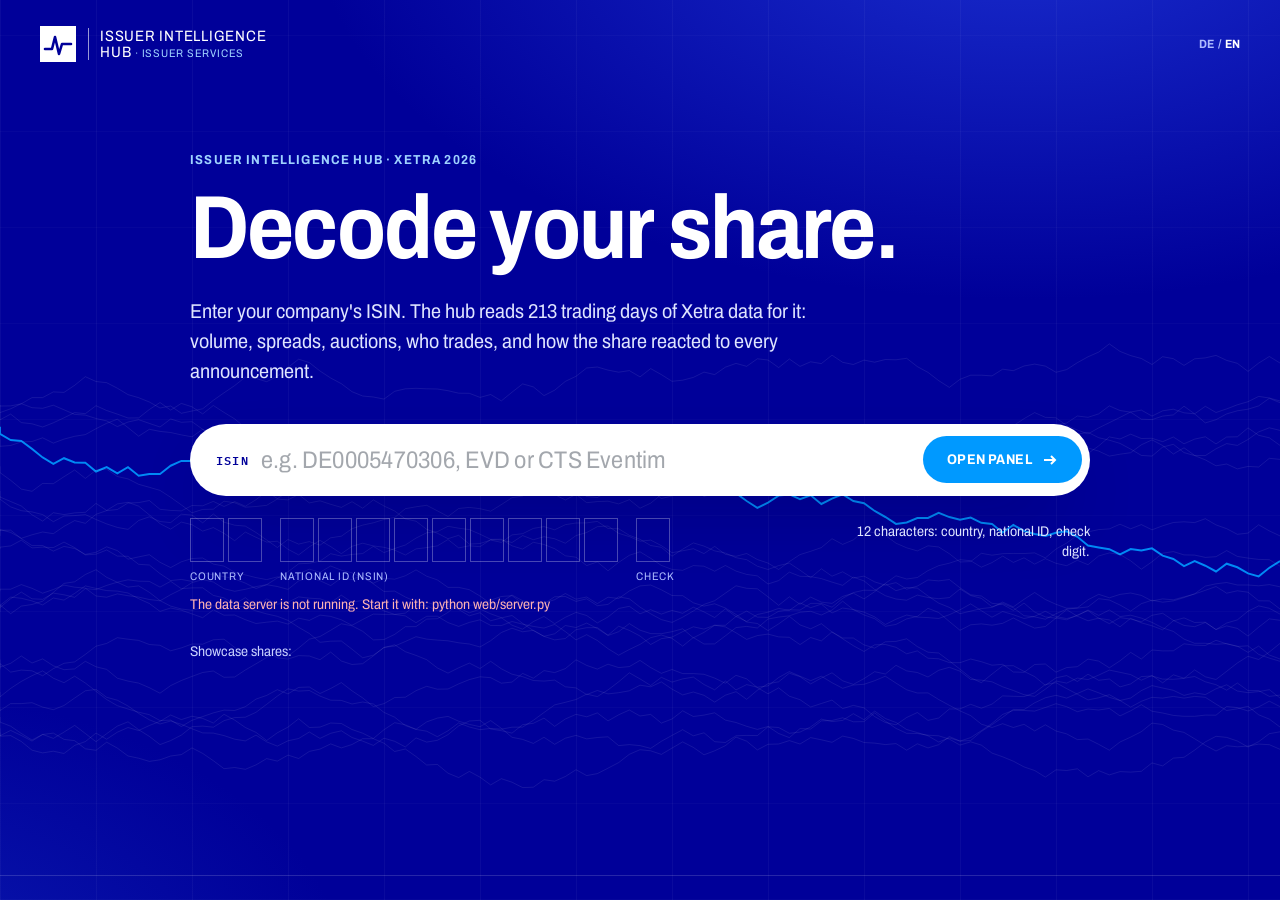
==== web/index.html @ f78586af "feat(web): real-data front end with ISIN entry, impact card and AI summary - web/server.py: stdlib H" ====
<!doctype html>
<html lang="en">
<head>
<meta charset="utf-8">
<meta name="viewport" content="width=device-width, initial-scale=1">
<title>Issuer Intelligence Hub</title>
<meta name="description" content="Decode your share price: Xetra trading insights and event impact cards for listed companies.">
<link rel="preconnect" href="https://fonts.googleapis.com">
<link rel="preconnect" href="https://fonts.gstatic.com" crossorigin>
<link href="https://fonts.googleapis.com/css2?family=Archivo:wdth,wght@62..125,300..800&family=IBM+Plex+Mono:wght@400;500;600&display=swap" rel="stylesheet">
<link rel="stylesheet" href="app.css">
</head>
<body>

<!-- ISIN entry: the first thing an IR user sees -->
<section id="gate" aria-label="Enter your ISIN">
  <svg class="bg" id="gate-bg" preserveAspectRatio="none" aria-hidden="true"></svg>
  <div class="g-top">
    <div class="g-brand">
      <svg width="36" height="36" viewBox="0 0 36 36" aria-hidden="true"><rect width="36" height="36" fill="#fff"/><polyline points="5,23 12,23 15,11 19,28 22,18 31,18" fill="none" stroke="#000099" stroke-width="2.6" stroke-linejoin="round" stroke-linecap="round"/></svg>
      <span class="word"><span>Issuer Intelligence</span><span>Hub <em>· Issuer Services</em></span></span>
    </div>
    <span class="lang"><button data-act="lang" data-v="de">DE</button>/<button data-act="lang" data-v="en">EN</button></span>
  </div>
  <div class="g-main">
    <div class="g-kicker" id="g-kicker"></div>
    <h1 class="g-title" id="g-title"></h1>
    <p class="g-sub" id="g-sub"></p>
    <form class="g-form" id="g-form" autocomplete="off">
      <div class="g-field">
        <span class="lbl">ISIN</span>
        <input id="g-in" spellcheck="false" aria-label="ISIN, ticker or company name" aria-autocomplete="list" aria-controls="g-sugg">
        <button class="pill" id="g-go" type="submit"><span id="g-go-t"></span> <svg class="arr" width="16" height="16" viewBox="0 0 16 16"><path d="M2 8h11M9 4l4 4-4 4" fill="none" stroke="currentColor" stroke-width="2"/></svg></button>
      </div>
      <ul class="sugg" id="g-sugg" role="listbox"></ul>
      <div class="anat" id="g-anat" aria-hidden="true"></div>
      <div class="g-err" id="g-err" role="alert"></div>
    </form>
    <div class="g-picks" id="g-picks"></div>
  </div>
  <div class="tape" id="g-tape" aria-hidden="true"></div>
  <div class="loader" id="g-load" aria-live="polite"><div class="box"><div class="nm" id="gl-nm"></div><ol id="gl-steps"></ol><div class="bar"><i id="gl-bar"></i></div></div></div>
</section>

<!-- Company workspace -->
<div id="ws" class="hidden">
  <div class="util"><div class="wrap">
    <span class="stamp" id="stamp"></span>
    <span class="ai" id="ai-dot"><i></i><span></span></span>
    <span class="clock" id="clock"></span>
    <span class="lang"><button data-act="lang" data-v="de">DE</button>/<button data-act="lang" data-v="en">EN</button></span>
  </div></div>
  <header class="top"><div class="wrap">
    <div class="hdr">
      <a class="brand" href="#" data-go="dashboard" aria-label="Dashboard">
        <svg viewBox="0 0 36 36" aria-hidden="true"><rect width="36" height="36" fill="#000099"/><polyline points="5,23 12,23 15,11 19,28 22,18 31,18" fill="none" stroke="#0099ff" stroke-width="2.6" stroke-linejoin="round" stroke-linecap="round"/></svg>
        <span class="word"><span>Issuer Intelligence</span><span>Hub <em>· Issuer Services</em></span></span>
      </a>
      <div class="co" id="co"></div>
    </div>
    <nav class="main" id="nav" aria-label="Main"></nav>
  </div></header>
  <main id="app"></main>
  <footer><div class="wrap" id="foot"></div></footer>
</div>

<div id="tip" role="tooltip"></div>
<div id="toast" role="status"></div>
<script src="app.js"></script>
</body>
</html>
---- web/app.css ----
/* Issuer Intelligence Hub, web front end.
   Look: the Deutsche Börse web family (tokens measured on deutsche-boerse.com, 11 Nov 2026):
   navy #000099 headings, sky #0099ff pill buttons, body #404040, tiles #f5f5f5, square corners. */
:root{
  --navy:#000099; --navy-2:#00007a; --sky:#0099ff; --sky-2:#0084e0; --sky-soft:#d7ebff; --sky-wash:#f3f9ff;
  --ink:#404040; --ink-strong:#181813; --mute:#6f6f6f; --faint:#9b9b9b;
  --rule:#e6e6e6; --rule-2:#bdbdbd; --tile:#f5f5f5; --paper:#fff;
  --up:#2f9a41; --down:#d4202a; --graphite:#8c9198; --bar:#cfd3da;
  --font:"News Gothic","News Gothic BT Web",Archivo,"Helvetica Neue",Arial,sans-serif;
  --mono:"IBM Plex Mono",ui-monospace,Menlo,Consolas,monospace;
  --ease:cubic-bezier(.2,.7,.1,1); --ease-io:cubic-bezier(.65,0,.35,1);
  --wrap:1220px;
  color-scheme:light;
}
*{box-sizing:border-box}
html{-webkit-text-size-adjust:100%}
body{margin:0;background:var(--paper);color:var(--ink);font:400 16px/1.5 var(--font);font-stretch:88%;-webkit-font-smoothing:antialiased}
a{color:inherit;text-decoration:none}
button,input,select{font:inherit;font-stretch:88%;color:inherit}
button{background:none;border:0;padding:0;cursor:pointer}
:focus-visible{outline:2px solid var(--sky);outline-offset:3px}
svg text{font-family:var(--font);font-stretch:88%}
.wrap{max-width:var(--wrap);margin:0 auto;padding:0 32px}
.mono{font-family:var(--mono);font-stretch:100%}
.num,.tbl td{font-variant-numeric:tabular-nums}
.m{color:var(--mute)}
.up{color:var(--up)} .dn{color:var(--down)} .nt{color:var(--navy)}
.hidden{display:none!important}

/* ================= ISIN entry (gate) ================= */
#gate{position:fixed;inset:0;z-index:100;color:#fff;overflow:hidden;view-transition-name:band;
  background:radial-gradient(1100px 600px at 80% -10%,#1a2ed0 0%,rgba(26,46,208,0) 65%),radial-gradient(800px 500px at -10% 110%,#0a1ab0 0%,rgba(10,26,176,0) 60%),var(--navy)}
#gate::before{content:"";position:absolute;inset:0;background:repeating-linear-gradient(90deg,rgba(255,255,255,.04) 0 1px,transparent 1px 96px),repeating-linear-gradient(0deg,rgba(255,255,255,.025) 0 1px,transparent 1px 96px);pointer-events:none}
#gate .bg{position:absolute;inset:0;width:100%;height:100%;pointer-events:none}
#gate .bg path{fill:none;stroke:#fff;stroke-opacity:.09;stroke-width:1;stroke-dasharray:1;stroke-dashoffset:1;animation:draw 3.2s var(--ease-io) forwards}
#gate .bg path.hot{stroke:var(--sky);stroke-opacity:.9;stroke-width:2;animation:draw 3.6s var(--ease-io) .5s forwards,glow 4s ease-in-out 4s infinite}
@keyframes glow{50%{stroke-opacity:.45}}
.g-top{position:relative;z-index:2;display:flex;justify-content:space-between;align-items:center;padding:26px 40px}
.g-brand{display:flex;align-items:center;gap:12px;opacity:0;animation:rise .8s var(--ease) .1s forwards}
.g-brand .word{border-left:1px solid rgba(255,255,255,.6);padding-left:11px;font-size:15px;line-height:1.08;letter-spacing:.05em;text-transform:uppercase}
.g-brand .word span{display:block}
.g-brand .word em{font-style:normal;color:#9fd2ff;font-size:11px;letter-spacing:.07em}
.g-top .lang{opacity:0;animation:rise .8s var(--ease) .2s forwards}
.g-main{position:relative;z-index:2;max-width:980px;margin:0 auto;padding:7vh 40px 0}
.g-kicker{font-size:13px;font-weight:700;letter-spacing:.09em;text-transform:uppercase;color:#9fd2ff;opacity:0;animation:rise .8s var(--ease) .25s forwards}
.g-title{font-size:clamp(46px,7vw,92px);line-height:.98;font-weight:700;letter-spacing:-.02em;margin:14px 0 18px;view-transition-name:band-title}
.g-title .w{display:inline-block;overflow:hidden;vertical-align:bottom;padding-bottom:.06em}
.g-title .w>span{display:inline-block;transform:translateY(105%);animation:wordUp .9s var(--ease) forwards;animation-delay:calc(.35s + var(--i)*.09s)}
@keyframes wordUp{to{transform:none}}
.g-sub{font-size:20px;color:#dfe5ff;max-width:34em;margin:0 0 38px;opacity:0;animation:rise .8s var(--ease) .75s forwards}
@keyframes rise{from{opacity:0;transform:translateY(14px)}to{opacity:1;transform:none}}
.g-form{position:relative;opacity:0;animation:rise .9s var(--ease) .9s forwards}
.g-field{display:flex;align-items:center;gap:12px;background:#fff;color:var(--ink-strong);padding:8px 8px 8px 26px;border-radius:100px;box-shadow:0 30px 70px -30px rgba(0,0,40,.8);transition:box-shadow .3s}
.g-field:focus-within{box-shadow:0 0 0 5px rgba(0,153,255,.45),0 30px 70px -30px rgba(0,0,40,.8)}
.g-field .lbl{font:600 12px var(--mono);letter-spacing:.1em;color:var(--navy);flex:none}
.g-field input{flex:1;min-width:0;border:0;outline:0;background:transparent;font-size:24px;padding:10px 0;letter-spacing:.01em}
.g-field input::placeholder{color:#a3a7ad}
.anat{display:flex;gap:18px;margin-top:22px;align-items:flex-start}
.anat .grp{display:flex;flex-direction:column;gap:6px}
.anat .cells{display:flex;gap:4px}
.anat .cell{width:34px;height:44px;border:1px solid rgba(255,255,255,.28);display:grid;place-items:center;font:500 22px var(--mono);color:#fff;transition:border-color .3s,background .3s}
.anat .cell.on{border-color:rgba(255,255,255,.75);animation:flip .45s var(--ease) both;animation-delay:calc(var(--i)*35ms)}
.anat .cell.ok{background:rgba(0,153,255,.25);border-color:var(--sky)}
.anat .cell.bad{background:rgba(212,32,42,.3);border-color:#ff7a7a}
@keyframes flip{from{transform:rotateX(90deg);opacity:0}to{transform:none;opacity:1}}
.anat .cap{font-size:11px;letter-spacing:.07em;text-transform:uppercase;color:#aebcff}
.anat .verdict{margin-left:auto;align-self:center;font-size:14px;color:#dfe5ff;max-width:260px;text-align:right}
.anat .verdict b{color:#fff}
.sugg{position:absolute;left:0;right:0;top:78px;z-index:5;background:#fff;color:var(--ink);list-style:none;margin:0;padding:6px 0;box-shadow:0 30px 60px -20px rgba(0,0,40,.6);max-height:340px;overflow:auto;opacity:0;transform:translateY(-6px);pointer-events:none;transition:opacity .2s,transform .3s var(--ease)}
.sugg.on{opacity:1;transform:none;pointer-events:auto}
.sugg li{display:grid;grid-template-columns:64px 1fr auto;gap:14px;align-items:center;padding:10px 20px;cursor:pointer;transition:background .15s}
.sugg li[aria-selected=true]{background:var(--sky-wash);box-shadow:inset 3px 0 0 var(--sky)}
.sugg .tk{font:700 13px var(--mono);color:var(--navy);border:1.5px solid var(--navy);text-align:center;padding:2px 0}
.sugg .nm b{color:var(--ink-strong)}
.sugg .nm small{display:block;color:var(--mute);font:12px var(--mono)}
.sugg .ix{font-size:12px;font-weight:700;color:var(--mute)}
.g-picks{display:flex;gap:10px;flex-wrap:wrap;align-items:center;margin-top:26px;font-size:14px;color:#c9d2ff;opacity:0;animation:rise .8s var(--ease) 1.05s forwards}
.g-picks button{border:1px solid rgba(255,255,255,.4);border-radius:100px;padding:7px 14px;color:#fff;transition:background .2s,border-color .2s}
.g-picks button:hover{background:rgba(255,255,255,.1);border-color:#fff}
.g-picks b{font-family:var(--mono);margin-right:6px}
.tape{position:absolute;left:0;right:0;bottom:0;z-index:2;border-top:1px solid rgba(255,255,255,.15);overflow:hidden;white-space:nowrap;font:12px var(--mono);color:#aebcff;padding:12px 0;opacity:0;animation:rise 1s var(--ease) 1.2s forwards}
.tape .run{display:inline-block;animation:tape 120s linear infinite}
.tape span{margin-right:28px}
.tape b{color:#fff;font-weight:500}
@keyframes tape{to{transform:translateX(-50%)}}
.loader{position:absolute;inset:0;z-index:4;display:grid;place-items:center;background:rgba(0,0,120,.55);backdrop-filter:blur(6px);opacity:0;pointer-events:none;transition:opacity .35s}
.loader.on{opacity:1;pointer-events:auto}
.loader .box{min-width:340px}
.loader .nm{font-size:30px;font-weight:700;margin-bottom:16px}
.loader ol{list-style:none;margin:0;padding:0;font-size:15px;color:#c9d2ff}
.loader li{display:flex;gap:12px;align-items:center;padding:6px 0;opacity:.35;transition:opacity .3s}
.loader li.on{opacity:1;color:#fff}
.loader li i{width:14px;height:14px;border-radius:50%;border:2px solid currentColor;flex:none}
.loader li.on i{border-color:var(--sky);border-top-color:transparent;animation:spin .8s linear infinite}
.loader li.done i{background:var(--sky);border-color:var(--sky);animation:none}
.loader .bar{height:2px;background:rgba(255,255,255,.2);margin-top:18px;overflow:hidden}
.loader .bar i{display:block;height:100%;width:0;background:var(--sky);transition:width .5s var(--ease)}
@keyframes spin{to{transform:rotate(360deg)}}
.g-err{color:#ffb3b3;margin-top:10px;min-height:1.5em;font-size:14px}

/* ================= workspace chrome ================= */
.util{height:34px;overflow:hidden;transition:height .4s var(--ease)}
.util .wrap{height:34px;display:flex;justify-content:flex-end;align-items:center;gap:22px;font-size:12px;font-weight:700;letter-spacing:.03em;text-transform:uppercase;color:var(--ink-strong)}
.util .stamp,.util .clock{font-weight:400;color:var(--mute);text-transform:none;letter-spacing:0}
.util .stamp{margin-right:auto}
.util .ai{display:flex;gap:7px;align-items:center;font-weight:400;text-transform:none;letter-spacing:0;color:var(--mute)}
.util .ai i{width:8px;height:8px;border-radius:50%;background:var(--faint)}
.util .ai.on i{background:var(--sky);box-shadow:0 0 0 4px var(--sky-soft)}
.lang{display:flex;gap:4px;align-items:center;color:var(--mute);font-size:12px;font-weight:700}
.lang button{font-weight:700;color:var(--mute);transition:color .2s}
.lang button[aria-pressed=true]{color:var(--navy)}
#gate .lang,#gate .lang button{color:#aebcff}
#gate .lang button[aria-pressed=true]{color:#fff}
header.top{position:sticky;top:0;z-index:50;background:rgba(255,255,255,.97);backdrop-filter:saturate(1.3) blur(10px);transition:box-shadow .3s}
body.scrolled .util{height:0}
body.scrolled header.top{box-shadow:0 1px 0 var(--rule),0 10px 30px -24px rgba(0,0,60,.35)}
.hdr{display:flex;align-items:center;justify-content:space-between;gap:24px;padding-top:4px}
.brand{display:flex;align-items:center;gap:12px;flex:none}
.brand svg{width:34px;height:34px;transition:width .4s var(--ease),height .4s var(--ease)}
body.scrolled .brand svg{width:28px;height:28px}
.brand .word{border-left:1px solid var(--ink);padding-left:11px;font-size:15px;line-height:1.08;letter-spacing:.05em;text-transform:uppercase}
.brand .word span{display:block}
.brand .word em{font-style:normal;color:var(--mute);font-size:11px;letter-spacing:.07em}
.co{position:relative}
.co-btn{display:flex;align-items:center;gap:14px;padding:6px 10px 6px 6px;border:1px solid var(--rule-2);transition:border-color .2s,background .2s;text-align:left}
.co-btn:hover{border-color:var(--navy);background:var(--sky-wash)}
.co-btn .tk{background:var(--navy);color:#fff;font:600 14px var(--mono);padding:8px 10px;letter-spacing:.04em}
.co-btn b{display:block;color:var(--ink-strong);font-size:15px;line-height:1.2}
.co-btn small{font:12px var(--mono);color:var(--mute)}
.co-btn .chev{transition:transform .35s var(--ease);color:var(--sky)}
.co-btn[aria-expanded=true] .chev{transform:rotate(180deg)}
.co-pop{position:absolute;right:0;top:calc(100% + 8px);width:420px;background:#fff;box-shadow:0 30px 60px -20px rgba(0,0,60,.45);border-top:3px solid var(--navy);z-index:60;opacity:0;transform:translateY(-6px);pointer-events:none;transition:opacity .2s,transform .3s var(--ease)}
.co-pop.on{opacity:1;transform:none;pointer-events:auto}
.co-pop input{width:100%;border:0;border-bottom:1px solid var(--rule);padding:16px 18px;font-size:16px;outline:0}
.co-pop .sugg{position:static;box-shadow:none;opacity:1;transform:none;pointer-events:auto;max-height:300px}
.co-pop .back{display:flex;justify-content:space-between;width:100%;padding:12px 18px;border-top:1px solid var(--rule);font-size:13px;font-weight:700;color:var(--sky);text-transform:uppercase;letter-spacing:.04em}
nav.main{position:relative;display:flex;gap:34px;margin-top:10px;overflow-x:auto;scrollbar-width:none}
nav.main::-webkit-scrollbar{display:none}
nav.main button{flex:none;font-size:14px;font-weight:700;letter-spacing:.02em;text-transform:uppercase;color:var(--ink-strong);padding:12px 0 15px;transition:color .25s}
nav.main button:hover,nav.main button[aria-current=page]{color:var(--navy)}
nav.main .n{font-weight:400;color:var(--faint);margin-right:6px;font-size:12px}
.nav-ind{position:absolute;bottom:0;left:0;height:3px;width:0;background:var(--sky);transition:left .55s var(--ease),width .55s var(--ease);view-transition-name:navind}

/* ================= navy band ================= */
.band{position:relative;overflow:hidden;color:#fff;background:radial-gradient(900px 420px at 88% -10%,#1426c4 0%,rgba(20,38,196,0) 70%),var(--navy);view-transition-name:band}
.band::after{content:"";position:absolute;inset:0;background:repeating-linear-gradient(90deg,rgba(255,255,255,.035) 0 1px,transparent 1px 96px);pointer-events:none}
.band-in{position:relative;z-index:1;padding-top:36px;padding-bottom:36px}
.band h1{margin:0;font-weight:700;font-size:52px;line-height:1.02;letter-spacing:-.012em;width:fit-content;view-transition-name:band-title}
.band .kicker{font-size:13px;font-weight:700;letter-spacing:.07em;text-transform:uppercase;color:#9fd2ff;margin-bottom:12px}
.band .kicker b{color:#fff;font-family:var(--mono);font-weight:500;letter-spacing:.04em}
.band .lede{font-size:19px;line-height:1.45;color:#e8ecff;max-width:44em;margin:14px 0 0}
.band .row{display:flex;justify-content:space-between;align-items:flex-end;gap:28px;flex-wrap:wrap}
.facts{display:grid;grid-template-columns:repeat(5,1fr);margin:34px 0 0;border-top:1px solid rgba(255,255,255,.4)}
.facts div{padding:14px 18px 0 0;min-width:0}
.facts div+div{padding-left:18px;border-left:1px solid rgba(255,255,255,.16)}
.facts dt{font-size:13px;color:#aebcff}
.facts dd{margin:4px 0 0;font-size:24px;font-weight:700;letter-spacing:-.01em;white-space:nowrap;overflow:hidden;text-overflow:ellipsis}
.facts dd small{font-size:13px;font-weight:400;color:#c9d2ff;margin-left:4px}

/* ================= buttons ================= */
.pill{display:inline-flex;align-items:center;gap:10px;background:var(--sky);color:#fff;font-weight:700;font-size:14px;letter-spacing:.03em;text-transform:uppercase;padding:13px 24px;border-radius:100px;transition:background .25s,opacity .25s;white-space:nowrap}
.pill:hover{background:var(--sky-2)}
.pill:disabled{opacity:.5;cursor:default}
.pill .arr{transition:transform .4s var(--ease)}
.pill:hover .arr{transform:translateX(5px)}
.pill--ghost{background:transparent;box-shadow:inset 0 0 0 1.5px rgba(255,255,255,.65)}
.pill--ghost:hover{background:rgba(255,255,255,.1)}
.pill--line{background:transparent;color:var(--sky);box-shadow:inset 0 0 0 1.5px var(--sky)}
.pill--line:hover{background:var(--sky-wash)}
.pill--sm{padding:8px 16px;font-size:12px}
.link{color:var(--sky);font-weight:700;display:inline-flex;gap:8px;align-items:center}
.link .arr{transition:transform .4s var(--ease)}
.link:hover .arr{transform:translateX(4px)}
.seg{display:inline-flex;border:1px solid var(--rule-2);border-radius:100px;padding:3px;background:#fff;position:relative;flex-wrap:nowrap}
.seg button{position:relative;z-index:1;padding:6px 14px;border-radius:100px;font-size:12px;font-weight:700;letter-spacing:.03em;text-transform:uppercase;color:var(--mute);transition:color .3s;white-space:nowrap}
.seg button[aria-pressed=true]{color:#fff}
.seg .th{position:absolute;top:3px;bottom:3px;border-radius:100px;background:var(--navy);transition:left .45s var(--ease),width .45s var(--ease)}

/* ================= sections ================= */
.content{padding:4px 0 90px}
.sec{padding-top:56px}
.h2{margin:0;color:var(--navy);font-size:26px;line-height:1.15;font-weight:700;letter-spacing:.005em;text-transform:uppercase}
.h3{margin:0 0 6px;color:var(--navy);font-size:17px;font-weight:700;text-transform:uppercase;letter-spacing:.01em}
.sec-head{display:flex;justify-content:space-between;align-items:flex-end;gap:20px;flex-wrap:wrap;margin-bottom:20px}
.sec-note{color:var(--mute);font-size:14px;margin:6px 0 0}
.cols{display:grid;grid-template-columns:1fr 1fr;gap:64px}
.cols-21{display:grid;grid-template-columns:1.6fr 1fr;gap:56px}
.legend{display:flex;gap:18px;flex-wrap:wrap;font-size:13px;color:var(--mute);align-items:center}
.legend i{display:inline-block;width:18px;height:2px;background:var(--navy);vertical-align:middle;margin-right:7px}
.legend i.g{background:var(--graphite)}
.legend i.b{height:10px;width:8px}
.verdict{font-size:20px;line-height:1.4;color:var(--ink-strong);margin:0 0 18px;max-width:36em}
.verdict b{color:var(--navy)}
.tbl{width:100%;border-collapse:collapse;font-size:15.5px}
.tbl th{font-size:12px;font-weight:700;letter-spacing:.05em;text-transform:uppercase;color:var(--mute);text-align:left;padding:0 10px 9px 4px;border-bottom:1px solid var(--ink);white-space:nowrap}
.tbl td{padding:11px 10px 11px 4px;border-bottom:1px solid var(--rule-2);color:var(--ink-strong);vertical-align:middle}
.tbl .r{text-align:right;white-space:nowrap}
.tbl td.ic{width:30px;padding-right:0}
.tbl tr.go{cursor:pointer;transition:background .2s}
.tbl tr.go td:first-child{transition:box-shadow .3s var(--ease)}
.tbl tr.go:hover{background:var(--sky-wash)}
.tbl tr.go:hover td:first-child{box-shadow:inset 3px 0 0 var(--sky)}
.tbl tr.me td{background:var(--sky-wash);font-weight:700}
.tag{display:inline-block;font:600 11px var(--mono);letter-spacing:.04em;color:var(--navy);border:1px solid var(--navy);padding:1px 6px;white-space:nowrap}
.tag.s{color:var(--sky);border-color:var(--sky)}
.ar{width:16px;height:16px;display:inline-block;vertical-align:-3px}
.chart{position:relative}
.chart svg{display:block;width:100%;height:auto;overflow:visible}
.chart .gl{stroke:var(--rule);stroke-width:1}
.chart .zero{stroke:var(--rule-2);stroke-width:1;stroke-dasharray:3 3}
.chart .ax{fill:var(--mute);font-size:12px}
.chart .axb{fill:var(--ink-strong);font-size:12px;font-weight:700}
.draw{stroke-dasharray:1;stroke-dashoffset:1}
.in .draw{animation:draw 1.8s var(--ease-io) .1s forwards}
.in .draw.d2{animation-delay:.4s}
@keyframes draw{to{stroke-dashoffset:0}}
.bar{transform:scaleY(0);transform-origin:bottom;transform-box:fill-box;transition:transform .8s var(--ease) calc(var(--i,0)*2.5ms)}
.in .bar{transform:none}
.barx{transform:scaleX(0);transform-origin:left;transform-box:fill-box;transition:transform 1s var(--ease) calc(.15s + var(--i,0)*.1s)}
.barx.neg{transform-origin:right}
.in .barx{transform:none}
.ann{opacity:0}
.in .ann{animation:annIn .6s var(--ease) forwards;animation-delay:calc(1.3s + var(--i,0)*.25s)}
@keyframes annIn{from{opacity:0;transform:translateY(4px)}to{opacity:1;transform:none}}
.xh{pointer-events:none;opacity:0;transition:opacity .15s}
.xh.on{opacity:1}
.hit{fill:transparent;cursor:crosshair}
.rv{opacity:0;transform:translateY(22px);transition:opacity .85s var(--ease),transform .85s var(--ease);transition-delay:var(--d,0s)}
.rv.in{opacity:1;transform:none}
.empty{padding:40px 0;color:var(--mute);font-size:16px}
.ruler{margin:14px 0 4px}
.ruler .top{display:flex;justify-content:space-between;font-size:14px}
.ruler .trk{position:relative;height:22px;margin-top:6px}
.ruler .trk>*{position:absolute}
.skel{background:linear-gradient(90deg,var(--tile) 0,#ececec 40%,var(--tile) 80%);background-size:200% 100%;animation:sk 1.2s linear infinite;min-height:120px}
@keyframes sk{to{background-position:-200% 0}}

/* ================= impact card page ================= */
.ic-layout{display:grid;grid-template-columns:290px 1fr;gap:40px;align-items:start;margin-top:36px}
.evlist{position:sticky;top:120px;max-height:calc(100vh - 140px);overflow:auto;border-top:1px solid var(--ink)}
.evlist h4{margin:16px 0 6px;font-size:12px;font-weight:700;letter-spacing:.06em;text-transform:uppercase;color:var(--mute)}
.evlist button{display:block;width:100%;text-align:left;padding:11px 10px 11px 12px;border-bottom:1px solid var(--rule);transition:background .2s,box-shadow .3s var(--ease)}
.evlist button:hover{background:var(--sky-wash)}
.evlist button[aria-current=true]{background:var(--sky-wash);box-shadow:inset 3px 0 0 var(--sky)}
.evlist .d{display:flex;justify-content:space-between;gap:8px;font-size:14px;font-weight:700;color:var(--ink-strong)}
.evlist .t{display:block;font-size:13px;color:var(--mute);line-height:1.35;margin-top:3px;display:-webkit-box;-webkit-line-clamp:2;-webkit-box-orient:vertical;overflow:hidden}
.card{border:1px solid var(--rule-2);background:#fff;box-shadow:0 30px 60px -45px rgba(0,0,80,.45)}
.card-head{background:var(--navy);color:#fff;padding:18px 28px;display:flex;justify-content:space-between;gap:20px;align-items:center;flex-wrap:wrap;position:relative;overflow:hidden}
.card-head::after{content:"";position:absolute;inset:0;background:repeating-linear-gradient(90deg,rgba(255,255,255,.04) 0 1px,transparent 1px 64px);pointer-events:none}
.card-head .id{font:500 12px var(--mono);letter-spacing:.08em;color:#9fd2ff}
.card-head .ttl{font-size:13px;font-weight:700;letter-spacing:.08em;text-transform:uppercase}
.card-head .timing{font-size:13px;color:#dfe5ff;text-align:right}
.card-head .timing b{color:#fff}
.card-title{padding:24px 28px 0;display:flex;justify-content:space-between;gap:24px;align-items:flex-start;flex-wrap:wrap}
.card-title h2{margin:0;font-size:24px;line-height:1.25;color:var(--ink-strong);max-width:34em}
.card-title .src{font-size:13px;color:var(--mute);margin-top:6px;display:flex;gap:12px;flex-wrap:wrap}
.card-title .src a{color:var(--sky);font-weight:700}
.card-sec{padding:26px 28px;border-top:1px solid var(--rule)}
.card-top{display:grid;grid-template-columns:1fr 1.15fr;gap:40px;align-items:center}
.big{font-size:96px;line-height:.92;font-weight:700;letter-spacing:-.025em}
.big-cap{font-size:13px;font-weight:700;letter-spacing:.07em;text-transform:uppercase;color:var(--mute);margin-bottom:6px}
.big-sub{font-size:16px;color:var(--ink);margin-top:10px}
.pct-row{display:grid;grid-template-columns:150px 1fr 54px;gap:12px;align-items:center;padding:7px 0;font-size:14px}
.pct-row .trk{height:8px;background:var(--tile);position:relative}
.pct-row .trk i{position:absolute;left:0;top:0;bottom:0;background:var(--navy)}
.pct-row .trk em{position:absolute;top:-4px;bottom:-4px;width:2px;background:var(--graphite)}
.inst{display:grid;grid-template-columns:repeat(4,1fr)}
.inst>div{padding:22px 22px 22px 0;min-width:0}
.inst>div+div{padding-left:22px;border-left:1px solid var(--rule)}
.inst .k{font-size:12px;font-weight:700;letter-spacing:.06em;text-transform:uppercase;color:var(--mute)}
.inst .v{font-size:34px;font-weight:700;color:var(--navy);line-height:1.1;margin:6px 0 4px;letter-spacing:-.01em}
.inst .s{font-size:13.5px;color:var(--ink)}
.mini{height:6px;background:var(--tile);margin-top:12px;position:relative}
.mini i{position:absolute;left:0;top:0;bottom:0;background:var(--navy)}
.mini em{position:absolute;top:-4px;bottom:-4px;width:2px;background:var(--graphite)}
.ai-box{background:var(--tile);padding:28px 30px;margin-top:28px;position:relative}
.ai-box .head{display:flex;justify-content:space-between;align-items:center;gap:16px;flex-wrap:wrap}
.ai-box .head .h2{font-size:22px}
.ai-box .badge{font-size:12px;color:var(--mute);display:flex;gap:8px;align-items:center}
.ai-box .badge i{width:8px;height:8px;border-radius:50%;background:var(--faint)}
.ai-box .badge.on i{background:var(--sky)}
.ai-text{font-size:18px;line-height:1.6;color:var(--ink-strong);margin:16px 0;min-height:3em}
.ai-text.wait{color:var(--mute)}
.caret{display:inline-block;width:2px;height:1.05em;background:var(--sky);vertical-align:-2px;margin-left:2px;animation:blink 1s steps(1) infinite}
@keyframes blink{50%{opacity:0}}
.check{display:flex;gap:10px;align-items:center;font-size:14px;color:var(--navy);font-weight:700}
.check.warn{color:var(--down)}
.ai-foot{display:flex;justify-content:space-between;align-items:center;gap:16px;flex-wrap:wrap;border-top:1px solid #dcdcdc;padding-top:14px}
.flows .row{display:grid;grid-template-columns:140px 1fr 70px;align-items:center;gap:14px;padding:10px 0;border-bottom:1px solid var(--rule);font-size:14.5px}
.flows .trk{position:relative;height:18px}
.flows .trk::before{content:"";position:absolute;left:50%;top:-5px;bottom:-5px;width:1px;background:var(--ink)}
.flows .b{position:absolute;top:3px;height:12px;background:var(--navy)}
.flows .nm{position:absolute;top:-3px;width:2px;height:24px;background:var(--graphite)}

/* ================= compare / assistant / report / ideas ================= */
.filters{display:flex;gap:28px;flex-wrap:wrap;align-items:flex-end;font-size:28px;color:var(--ink-strong);line-height:1.4;margin:0 0 26px}
.filters select{font:inherit;font-stretch:88%;font-weight:700;color:var(--navy);border:0;border-bottom:2px solid var(--sky);background:transparent url("data:image/svg+xml,%3Csvg xmlns='http://www.w3.org/2000/svg' width='14' height='14' viewBox='0 0 16 16'%3E%3Cpath d='M3 6l5 5 5-5' fill='none' stroke='%230099ff' stroke-width='2'/%3E%3C/svg%3E") no-repeat right 2px center;-webkit-appearance:none;appearance:none;padding:0 26px 0 2px;cursor:pointer;border-radius:0}
.chips{display:flex;flex-wrap:wrap;gap:10px;margin:0 0 6px}
.chips .pill{text-transform:none;letter-spacing:0;font-size:14px}
.chat{border-top:1px solid var(--ink);margin-top:22px}
.msg{padding:20px 0;border-bottom:1px solid var(--rule)}
.who{font-size:12px;font-weight:700;letter-spacing:.06em;text-transform:uppercase;color:var(--mute);margin-bottom:6px}
.msg.q .txt{font-size:21px;color:var(--navy);font-weight:700}
.msg.a .txt{font-size:17px;line-height:1.6;color:var(--ink-strong);white-space:pre-line}
.ask-in{display:flex;align-items:center;border:1.5px solid var(--ink-strong);border-radius:100px;padding:6px 6px 6px 24px;margin-top:24px;transition:border-color .2s,box-shadow .3s}
.ask-in:focus-within{border-color:var(--sky);box-shadow:0 0 0 4px var(--sky-soft)}
.ask-in input{flex:1;border:0;outline:0;font-size:18px;background:transparent;min-width:0}
.side-list{list-style:none;margin:0;padding:0}
.side-list li{display:flex;gap:12px;padding:11px 0;border-bottom:1px solid var(--rule);font-size:15px}
.side-list code{font:12px var(--mono);color:var(--navy);flex:none;width:150px}
.rep{display:grid;grid-template-columns:320px 1fr;gap:44px;align-items:start;margin-top:36px}
.rep-side{position:sticky;top:120px;display:flex;flex-direction:column;gap:22px}
.rep-side label{display:flex;gap:10px;align-items:center;padding:5px 0;font-size:15px;cursor:pointer}
.rep-side input[type=checkbox]{accent-color:var(--navy);width:16px;height:16px}
.rep-side select{width:100%;border:1px solid var(--rule-2);padding:9px 10px;background:#fff;font-size:14px}
.rep-side .lbl{font-size:12px;font-weight:700;letter-spacing:.06em;text-transform:uppercase;color:var(--mute);margin-bottom:6px}
.rep-view{background:#e9ebef;padding:36px}
.sheet{background:#fff;max-width:720px;margin:0 auto;min-height:1018px;padding:44px 48px;box-shadow:0 20px 50px -25px rgba(0,0,40,.4);font-size:12.5px;color:var(--ink-strong);display:flex;flex-direction:column;gap:18px}
.sheet .sh-top{display:flex;justify-content:space-between;align-items:flex-end;border-bottom:3px solid var(--navy);padding-bottom:12px}
.sheet h3{margin:0;color:var(--navy);font-size:24px;line-height:1.15}
.sheet h4{margin:0 0 6px;color:var(--navy);font-size:13px;text-transform:uppercase;letter-spacing:.04em}
.sheet .k{font-size:10px;letter-spacing:.08em;text-transform:uppercase;color:var(--mute)}
.sheet table{width:100%;border-collapse:collapse}
.sheet td,.sheet th{padding:5px 0;border-bottom:1px solid var(--rule);text-align:left;font-variant-numeric:tabular-nums}
.sheet td+td,.sheet th+th{padding-left:12px}
.sheet th{font-size:10px;color:var(--mute);text-transform:uppercase;letter-spacing:.05em}
.sheet td.r,.sheet th.r{text-align:right}
.sheet .foot{margin-top:auto;font-size:9.5px;color:var(--mute);border-top:1px solid var(--rule);padding-top:8px}
.sheet section{animation:annIn .5s var(--ease)}
.tiles{display:grid;grid-template-columns:repeat(3,1fr);gap:28px}
.tile{background:var(--tile);display:flex;flex-direction:column;transition:transform .5s var(--ease),box-shadow .5s var(--ease)}
.tile:hover{transform:translateY(-5px);box-shadow:0 26px 50px -30px rgba(0,0,90,.45)}
.tile .ill{height:140px;display:grid;place-items:center;border-bottom:1px solid #e8e8e8;background:linear-gradient(#fafafa,var(--tile))}
.tile .ill svg{width:210px;height:116px}
.tile .ill .hl{stroke-dasharray:1;stroke-dashoffset:1;transition:stroke-dashoffset 1.2s var(--ease-io)}
.tile:hover .ill .hl,.tile.in .ill .hl{stroke-dashoffset:0}
.tile .body{padding:22px 24px;display:flex;flex-direction:column;flex:1}
.tile h3{margin:0 0 8px;color:var(--navy);font-size:20px;line-height:1.2}
.tile p{margin:0 0 16px;font-size:15px}
.data{margin-top:auto;font-size:13.5px;border-top:1px solid #dedede;padding-top:12px}
.data div{display:flex;gap:8px;padding:2px 0}
.data b{flex:none;width:44px;font-size:11px;letter-spacing:.06em;text-transform:uppercase;color:var(--mute);padding-top:2px}
.data .need{color:var(--navy)}
footer{border-top:1px solid var(--rule);padding:44px 0 36px}
.fcols{display:grid;grid-template-columns:repeat(4,1fr);gap:32px}
.fcols h4{margin:0 0 12px;color:var(--navy);font-size:15px;text-transform:uppercase}
.fcols ul{list-style:none;margin:0;padding:0}
.fcols li{display:flex;gap:10px;padding:4px 0;font-size:15px}
.fcols li svg{flex:none;margin-top:4px;color:var(--sky)}
.fbot{display:flex;justify-content:space-between;gap:20px;flex-wrap:wrap;font-size:13px;color:var(--mute);border-top:1px solid var(--rule);margin-top:34px;padding-top:16px}
#tip{position:fixed;z-index:200;pointer-events:none;background:#fff;border:1px solid var(--rule-2);box-shadow:0 12px 30px -12px rgba(0,0,60,.3);padding:9px 12px;font-size:13px;line-height:1.45;color:var(--ink-strong);opacity:0;transform:translateY(4px);transition:opacity .15s,transform .2s var(--ease);max-width:300px}
#tip.on{opacity:1;transform:none}
#tip .t{font-weight:700;color:var(--navy)}
#toast{position:fixed;left:50%;bottom:28px;transform:translate(-50%,20px);background:var(--navy);color:#fff;padding:12px 22px;border-radius:100px;font-size:14px;font-weight:700;opacity:0;transition:opacity .3s,transform .45s var(--ease);z-index:300;pointer-events:none}
#toast.on{opacity:1;transform:translate(-50%,0)}

/* ================= transitions ================= */
::view-transition-group(*){animation-duration:.65s;animation-timing-function:cubic-bezier(.2,.7,.1,1)}
::view-transition-old(root){animation:vt-out .3s cubic-bezier(.65,0,.35,1) both}
::view-transition-new(root){animation:vt-in .6s cubic-bezier(.2,.7,.1,1) .08s both}
::view-transition-old(band),::view-transition-new(band){height:100%;width:100%;object-fit:cover;object-position:top;animation:none}
::view-transition-old(band-title){animation:vt-out .25s cubic-bezier(.65,0,.35,1) both}
::view-transition-new(band-title){animation:vt-title .7s cubic-bezier(.2,.7,.1,1) .12s both}
@keyframes vt-out{to{opacity:0;transform:translateY(-10px)}}
@keyframes vt-in{from{opacity:0;transform:translateY(22px)}}
@keyframes vt-title{from{opacity:0;transform:translateY(18px);clip-path:inset(0 0 100% 0)}to{clip-path:inset(0)}}
.content.enter{animation:vt-in .6s var(--ease) both}

@media (max-width:1050px){
  .cols,.cols-21,.card-top,.ic-layout,.rep{grid-template-columns:1fr;gap:36px}
  .evlist,.rep-side{position:static;max-height:none}
  .inst{grid-template-columns:1fr 1fr}
  .inst>div:nth-child(3){border-left:0;padding-left:0}
  .facts{grid-template-columns:repeat(3,1fr);row-gap:14px}
  .facts div:nth-child(4){border-left:0;padding-left:0}
  .tiles,.fcols{grid-template-columns:1fr 1fr}
}
@media (max-width:700px){
  .wrap{padding:0 16px}
  .g-top{padding:18px 16px}.g-main{padding:4vh 16px 0}
  .g-field input{font-size:18px}
  .anat .cell{width:22px;height:32px;font-size:15px}
  .anat .verdict{display:none}
  .util .stamp{display:none}
  .co-btn small{display:none}
  .co-pop{width:min(92vw,420px)}
  .band h1{font-size:36px}
  .facts{grid-template-columns:1fr 1fr}
  .facts div{border-left:0!important;padding-left:0!important}
  .big{font-size:64px}
  .inst{grid-template-columns:1fr}
  .inst>div{border-left:0!important;padding-left:0!important;border-top:1px solid var(--rule)}
  .tiles,.fcols{grid-template-columns:1fr}
  .filters{font-size:20px}
  .flows .row{grid-template-columns:96px 1fr 56px}
  .rep-view{padding:12px}.sheet{padding:24px}
  .brand .word{display:none}
}
@media (prefers-reduced-motion:reduce){
  *,*::before,*::after{animation-duration:.001s!important;animation-delay:0s!important;transition-duration:.001s!important;transition-delay:0s!important}
  .draw{stroke-dashoffset:0}
}
@media print{
  body>*:not(#app){display:none!important}
  #app>*:not(.content){display:none!important}
  .content>*:not(.print-me){display:none!important}
  .print-me .rep{display:block}
  .print-me .rep-side{display:none}
  .print-me .rep-view{background:none;padding:0}
  .print-me .sheet{box-shadow:none;max-width:none;min-height:0;padding:0}
  @page{size:A4;margin:14mm}
}
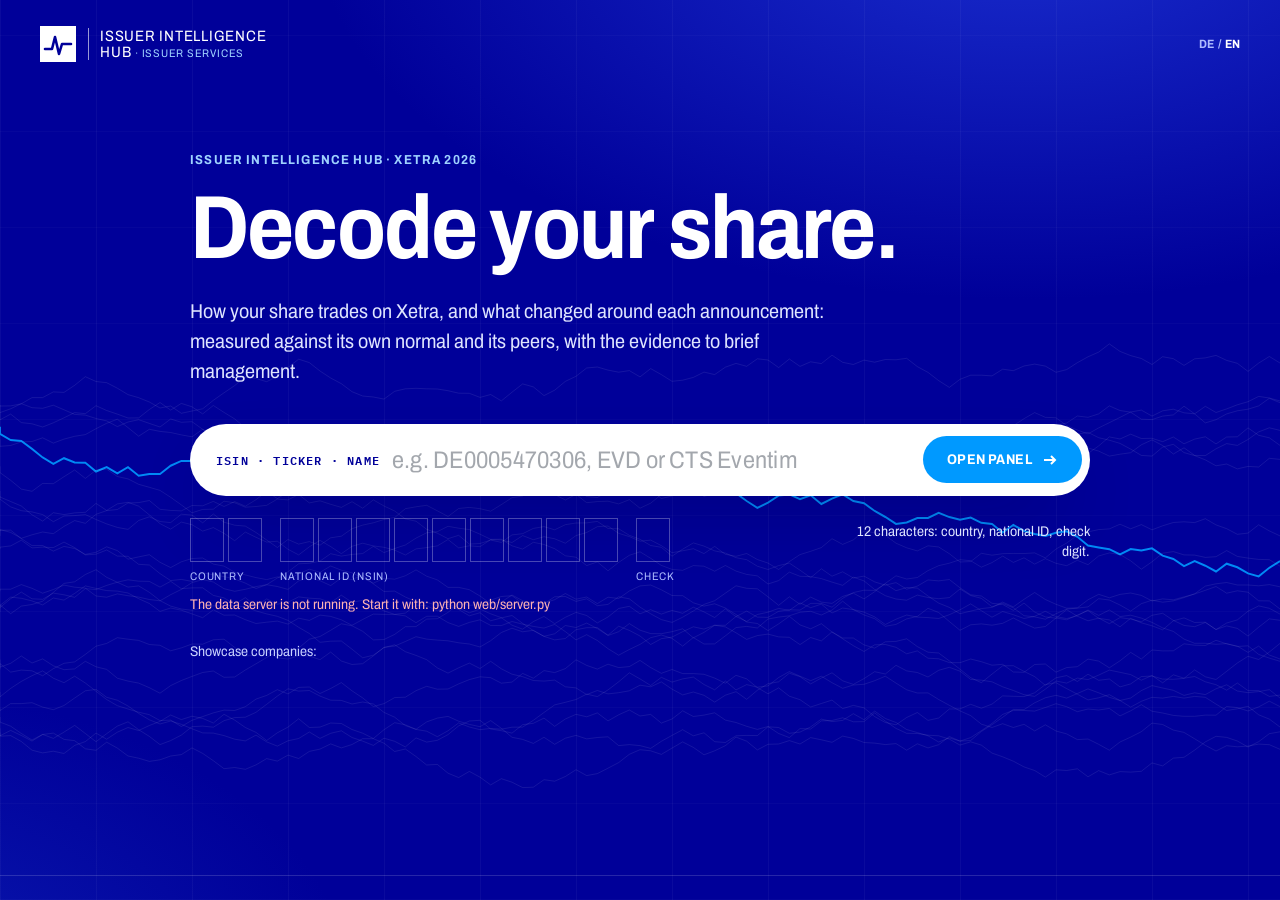
==== commit 31b0509f: "feat: evidence brief + explanation check; one "x normal"; honest AI and loading states; calendar pre" ====
--- a/web/index.html
+++ b/web/index.html
@@ -28,7 +28,7 @@
     <p class="g-sub" id="g-sub"></p>
     <form class="g-form" id="g-form" autocomplete="off">
       <div class="g-field">
-        <span class="lbl">ISIN</span>
+        <span class="lbl" aria-hidden="true">ISIN · TICKER · NAME</span>
         <input id="g-in" spellcheck="false" aria-label="ISIN, ticker or company name" aria-autocomplete="list" aria-controls="g-sugg">
         <button class="pill" id="g-go" type="submit"><span id="g-go-t"></span> <svg class="arr" width="16" height="16" viewBox="0 0 16 16"><path d="M2 8h11M9 4l4 4-4 4" fill="none" stroke="currentColor" stroke-width="2"/></svg></button>
       </div>
@@ -64,6 +64,18 @@
   <footer><div class="wrap" id="foot"></div></footer>
 </div>
 
+<!-- IR analyst: the agent (ai/agent.py), on every page -->
+<aside id="dock" class="dock hidden" aria-label="IR analyst">
+  <button class="dock-fab" id="dock-fab" data-act="dock" aria-controls="dock-panel"></button>
+  <div class="dock-panel" id="dock-panel" role="dialog" aria-labelledby="dock-head">
+    <header class="dock-head" id="dock-head"></header>
+    <div class="dock-ctx" id="dock-ctx"></div>
+    <div class="dock-log" id="dock-log" aria-live="polite"></div>
+    <div class="dock-sugg" id="dock-sugg"></div>
+    <form class="dock-in" id="dockf" autocomplete="off"><input id="dockq" aria-label="Question" maxlength="1000"><button type="submit" aria-label="Ask"><svg width="16" height="16" viewBox="0 0 16 16"><path d="M2 8h11M9 4l4 4-4 4" fill="none" stroke="currentColor" stroke-width="2"/></svg></button></form>
+  </div>
+</aside>
+
 <div id="tip" role="tooltip"></div>
 <div id="toast" role="status"></div>
 <script src="app.js"></script>
--- a/web/app.css
+++ b/web/app.css
@@ -351,6 +351,72 @@
 #tip{position:fixed;z-index:200;pointer-events:none;background:#fff;border:1px solid var(--rule-2);box-shadow:0 12px 30px -12px rgba(0,0,60,.3);padding:9px 12px;font-size:13px;line-height:1.45;color:var(--ink-strong);opacity:0;transform:translateY(4px);transition:opacity .15s,transform .2s var(--ease);max-width:300px}
 #tip.on{opacity:1;transform:none}
 #tip .t{font-weight:700;color:var(--navy)}
+/* ================= own calendar (impact card list) ================= */
+.ev-tools{display:flex;gap:18px;flex-wrap:wrap;padding:4px 0 10px;font-size:13px}
+.ev-tools label{cursor:pointer}
+.ev-form{display:grid;gap:8px;padding:12px;margin-bottom:10px;background:var(--tile);border-left:3px solid var(--sky);animation:rise .4s var(--ease) both}
+.ev-form .r2{display:grid;grid-template-columns:1fr 92px;gap:8px}
+.ev-form input,.ev-form select{width:100%;border:1px solid var(--rule-2);background:#fff;padding:7px 9px;font-size:14px;border-radius:0}
+.ev-form input:focus,.ev-form select:focus{outline:0;border-color:var(--sky);box-shadow:0 0 0 3px var(--sky-soft)}
+.ev-form .pill{justify-self:start}
+.ev-form p{margin:0;font-size:12px;line-height:1.4}
+.tag.g{color:var(--graphite);border-color:var(--graphite)}
+.facts--stack{display:grid;grid-template-columns:1fr;gap:0;margin-top:54px}
+.facts--stack>div{padding:14px 0;border-top:1px solid var(--rule)}
+
+/* ================= IR analyst dock ================= */
+.dock{position:fixed;right:24px;bottom:24px;z-index:250;display:flex;flex-direction:column;align-items:flex-end;pointer-events:none}
+.dock>*{pointer-events:auto}
+.dock-fab{display:inline-flex;align-items:center;gap:10px;background:var(--navy);color:#fff;padding:13px 18px 13px 16px;font-weight:700;font-size:14px;letter-spacing:.02em;box-shadow:0 10px 30px rgba(0,0,80,.28);transition:transform .35s var(--ease),background .25s,opacity .25s}
+.dock-fab:hover{background:var(--navy-2);transform:translateY(-2px)}
+.dock-fab svg{color:var(--sky)}
+.dock-fab kbd{font:600 11px var(--mono);border:1px solid rgba(255,255,255,.45);padding:1px 6px;margin-left:4px;opacity:.85}
+.dock.on .dock-fab{opacity:0;transform:translateY(12px);pointer-events:none;position:absolute}
+.dock-panel{width:430px;height:min(640px,calc(100vh - 150px));background:#fff;display:flex;flex-direction:column;box-shadow:0 24px 60px rgba(0,0,60,.28),0 0 0 1px rgba(0,0,0,.06);
+  transform-origin:100% 100%;transform:translateY(16px) scale(.96);opacity:0;visibility:hidden;transition:transform .45s var(--ease),opacity .3s,visibility 0s .45s;position:absolute;right:0;bottom:0}
+.dock.on .dock-panel{transform:none;opacity:1;visibility:visible;transition:transform .45s var(--ease),opacity .3s,visibility 0s;position:relative}
+.dock-head{display:flex;justify-content:space-between;align-items:center;gap:12px;background:var(--navy);color:#fff;padding:14px 16px 14px 18px}
+.dock-head b{display:block;font-size:16px;letter-spacing:.02em}
+.dock-head small{display:flex;align-items:center;gap:7px;font-size:12px;opacity:.8;margin-top:2px}
+.dock-head small i{width:7px;height:7px;border-radius:50%;background:#9aa3ff}
+.dock-head small i.on{background:#46d16a;box-shadow:0 0 0 3px rgba(70,209,106,.25)}
+.dock-head .dh-r{display:flex;gap:6px}
+.dock-head .x{color:#fff;font-size:13px;font-weight:700;padding:5px 9px;opacity:.85}
+.dock-head .x:hover{opacity:1;background:rgba(255,255,255,.12)}
+.dock-ctx{font-size:12.5px;color:var(--mute);padding:9px 18px;border-bottom:1px solid var(--rule);background:var(--sky-wash);white-space:nowrap;overflow:hidden;text-overflow:ellipsis}
+.dock-ctx b{color:var(--navy)}
+.dock-log{flex:1;overflow:auto;padding:4px 18px 10px;scroll-behavior:smooth}
+.dock-log .intro{padding:18px 0;font-size:15px;line-height:1.55;color:var(--ink-strong)}
+.dock-log .intro p{margin:0 0 10px}
+.dock-log .intro .m{font-size:13px}
+.dm{padding:14px 0;border-bottom:1px solid var(--rule);animation:rise .45s var(--ease) both}
+.dm .who{display:block;font:600 10.5px var(--mono);letter-spacing:.08em;text-transform:uppercase;color:var(--mute);margin-bottom:5px}
+.dm p{margin:0;white-space:pre-line;font-size:14.5px;line-height:1.55;color:var(--ink-strong)}
+.dm.q p{font-weight:700;color:var(--navy);font-size:15px}
+.dm .steps{list-style:none;margin:0 0 8px;padding:0;display:flex;flex-wrap:wrap;gap:4px 6px}
+.dm .steps li{font:500 11px var(--mono);color:var(--navy);background:var(--sky-wash);border:1px solid var(--sky-soft);padding:2px 7px}
+.dm .steps li::before{content:"→ ";color:var(--sky)}
+.dm .acts{display:flex;flex-wrap:wrap;gap:8px;margin-top:10px}
+.dm .acts .pill{text-transform:none;letter-spacing:0;font-size:13px;padding:8px 14px}
+.dm .chk{margin-top:8px;font-size:12px;color:var(--up)}
+.dm .chk.warn{color:#b26b00}
+.dm.busy p{color:var(--mute)}
+.dock-sugg{display:flex;gap:6px;overflow-x:auto;padding:10px 18px 2px;scrollbar-width:none}
+.dock-sugg::-webkit-scrollbar{display:none}
+.dock-sugg button{flex:none;font-size:12.5px;color:var(--sky);border:1px solid var(--sky-soft);padding:6px 11px;border-radius:100px;white-space:nowrap;transition:background .2s,border-color .2s}
+.dock-sugg button:hover{background:var(--sky-wash);border-color:var(--sky)}
+.dock-in{display:flex;align-items:center;margin:10px 18px 16px;border:1.5px solid var(--ink-strong);border-radius:100px;padding:4px 4px 4px 16px;transition:border-color .2s,box-shadow .3s}
+.dock-in:focus-within{border-color:var(--sky);box-shadow:0 0 0 4px var(--sky-soft)}
+.dock-in input{flex:1;border:0;outline:0;font-size:14.5px;background:transparent;min-width:0;padding:7px 0}
+.dock-in button{width:36px;height:36px;border-radius:50%;background:var(--sky);color:#fff;display:grid;place-items:center;flex:none}
+.dock-in button:disabled{opacity:.45}
+@media (max-width:700px){
+  .dock{right:12px;bottom:12px;left:12px;align-items:stretch}
+  .dock-fab{align-self:flex-end}
+  .dock-panel{width:100%;height:calc(100vh - 96px)}
+}
+@media print{.dock{display:none!important}}
+
 #toast{position:fixed;left:50%;bottom:28px;transform:translate(-50%,20px);background:var(--navy);color:#fff;padding:12px 22px;border-radius:100px;font-size:14px;font-weight:700;opacity:0;transition:opacity .3s,transform .45s var(--ease);z-index:300;pointer-events:none}
 #toast.on{opacity:1;transform:translate(-50%,0)}
 
@@ -410,3 +476,63 @@
   .print-me .sheet{box-shadow:none;max-width:none;min-height:0;padding:0}
   @page{size:A4;margin:14mm}
 }
+
+/* ---------- evidence brief + explanation check (signature of the card) ---------- */
+.brief{background:linear-gradient(180deg,var(--sky-wash),#fff 70%)}
+.bf-head{display:flex;justify-content:space-between;gap:20px;align-items:flex-end;flex-wrap:wrap;margin-bottom:18px}
+.bf-hl{margin:4px 0 0;font-size:19px;line-height:1.4;color:var(--ink-strong);max-width:46em}
+.bf-grid{display:grid;grid-template-columns:repeat(3,minmax(0,1fr));border-top:2px solid var(--navy)}
+.bf-sec{padding:14px 18px 16px 0;border-bottom:1px solid var(--rule);position:relative}
+.bf-sec+.bf-sec{padding-left:18px;border-left:1px solid var(--rule)}
+.bf-sec:nth-child(3n+1){padding-left:0;border-left:0}
+.bf-sec h4{margin:0 0 8px;font-size:12px;font-weight:700;letter-spacing:.06em;text-transform:uppercase;color:var(--navy);display:flex;gap:8px;align-items:baseline}
+.bf-sec h4 .n{font:500 11px var(--mono);color:var(--sky)}
+.bf-sec ul{margin:0;padding:0;list-style:none}
+.bf-sec li{font-size:14px;line-height:1.45;color:var(--ink);padding-left:12px;position:relative;margin-bottom:6px}
+.bf-sec li::before{content:"";position:absolute;left:0;top:.62em;width:5px;height:1.5px;background:var(--graphite)}
+.bf-unknown li::before{background:var(--down)}
+.bf-next li::before{background:var(--sky)}
+.bf-more{font:600 11px var(--mono);color:var(--sky);padding:2px 0 0 12px}
+.bf-more:hover{text-decoration:underline}
+.claim{display:grid;grid-template-columns:minmax(0,5fr) minmax(0,6fr);gap:32px;margin-top:24px;padding-top:22px;border-top:1px solid var(--rule-2)}
+.claim-f{display:flex;gap:8px}
+.claim-f input{flex:1;min-width:0;border:1.5px solid var(--rule-2);padding:9px 12px;font:inherit;font-size:15px;background:#fff}
+.claim-f input:focus{outline:none;border-color:var(--navy)}
+.claim-chips{display:flex;flex-wrap:wrap;gap:6px;margin-top:12px}
+.claim-chips button{font-size:12.5px;padding:5px 10px;border:1px solid var(--rule-2);background:#fff;color:var(--ink);border-radius:2px;text-align:left;transition:border-color .2s,background .2s}
+.claim-chips button:hover{border-color:var(--navy);background:var(--sky-wash)}
+.claim-out:empty::before{content:attr(data-empty);color:var(--faint)}
+.cr{border-left:3px solid var(--navy);padding:4px 0 4px 16px;margin-bottom:16px;animation:rise .35s var(--ease)}
+.cr-q{margin:0 0 6px;font-style:italic;color:var(--ink-strong)}
+.cr-row{display:grid;grid-template-columns:170px minmax(0,1fr);gap:14px;padding:8px 0;border-top:1px dashed var(--rule)}
+.cr-row:first-of-type{border-top:0}
+.cr-row p{margin:3px 0 0;font-size:14px;line-height:1.45}
+.cr-row .better{background:var(--sky-wash);padding:6px 9px;margin-top:6px}
+.cr-row .better span{font:600 11px var(--mono);text-transform:uppercase;letter-spacing:.05em;color:var(--navy);margin-right:4px}
+.verd{display:inline-flex;gap:7px;align-items:flex-start;font-size:12.5px;font-weight:700;line-height:1.3}
+.verd i{font-style:normal;flex:none;width:20px;height:20px;display:grid;place-items:center;border-radius:50%;font-size:12px;color:#fff}
+.verd.ok{color:var(--navy)} .verd.ok i{background:var(--navy)}
+.verd.no{color:var(--down)} .verd.no i{background:var(--down)}
+.verd.part{color:#8a5a00} .verd.part i{background:#c98a00}
+.verd.na{color:var(--mute)} .verd.na i{background:var(--graphite)}
+@media (max-width:900px){.bf-grid{grid-template-columns:1fr}.bf-sec,.bf-sec+.bf-sec{padding-left:0;border-left:0}.claim{grid-template-columns:1fr}.cr-row{grid-template-columns:1fr}}
+@media print{.claim-f,.claim-chips,[data-act=brieftoggle]{display:none}}
+
+.g-cov{flex-basis:100%;margin:10px 0 0;font-size:13px;line-height:1.5;color:#aebcff;max-width:62em}
+.g-picks small{font:500 11px var(--mono);color:#aebcff;margin-left:4px}
+.g-retry{margin-left:8px;color:#fff;text-decoration:underline;font-weight:700}
+.loader li{opacity:1}
+.lead{display:flex;gap:14px 22px;align-items:center;flex-wrap:wrap;margin-top:26px;padding:14px 0 0;border-top:1px solid rgba(255,255,255,.22)}
+.lead-k{font:600 11px var(--mono);letter-spacing:.08em;text-transform:uppercase;color:#9fd2ff}
+.lead-t{flex:1;min-width:260px;font-size:15px;color:#dfe5ff}
+.lead-t b{color:#fff}
+.cal-prev .cal-rows{list-style:none;margin:4px 0;padding:0;max-height:260px;overflow:auto;font-size:12.5px}
+.cal-prev .cal-rows li{padding:5px 0;border-top:1px solid var(--rule);line-height:1.35}
+.cal-prev .cal-rows li small{display:block;color:var(--mute)}
+.cal-prev .cal-rows li:not(.matched){color:var(--mute)}
+.ev-tools label:focus-within,.ev-tools label:focus{outline:2px solid var(--sky);outline-offset:2px}
+.sheet .sh-find{border-left:3px solid var(--sky);padding:4px 0 4px 12px;background:var(--sky-wash)}
+.sheet .sh-cols{display:grid;grid-template-columns:1fr 1fr;gap:20px}
+.sheet ul{margin:0;padding-left:16px}.sheet li{margin-bottom:4px;line-height:1.4}
+@media print{.sheet section{break-inside:avoid}}
+.util .offl{background:#c98a00;color:#fff;font-weight:700;padding:2px 8px;margin-right:8px;letter-spacing:.02em}
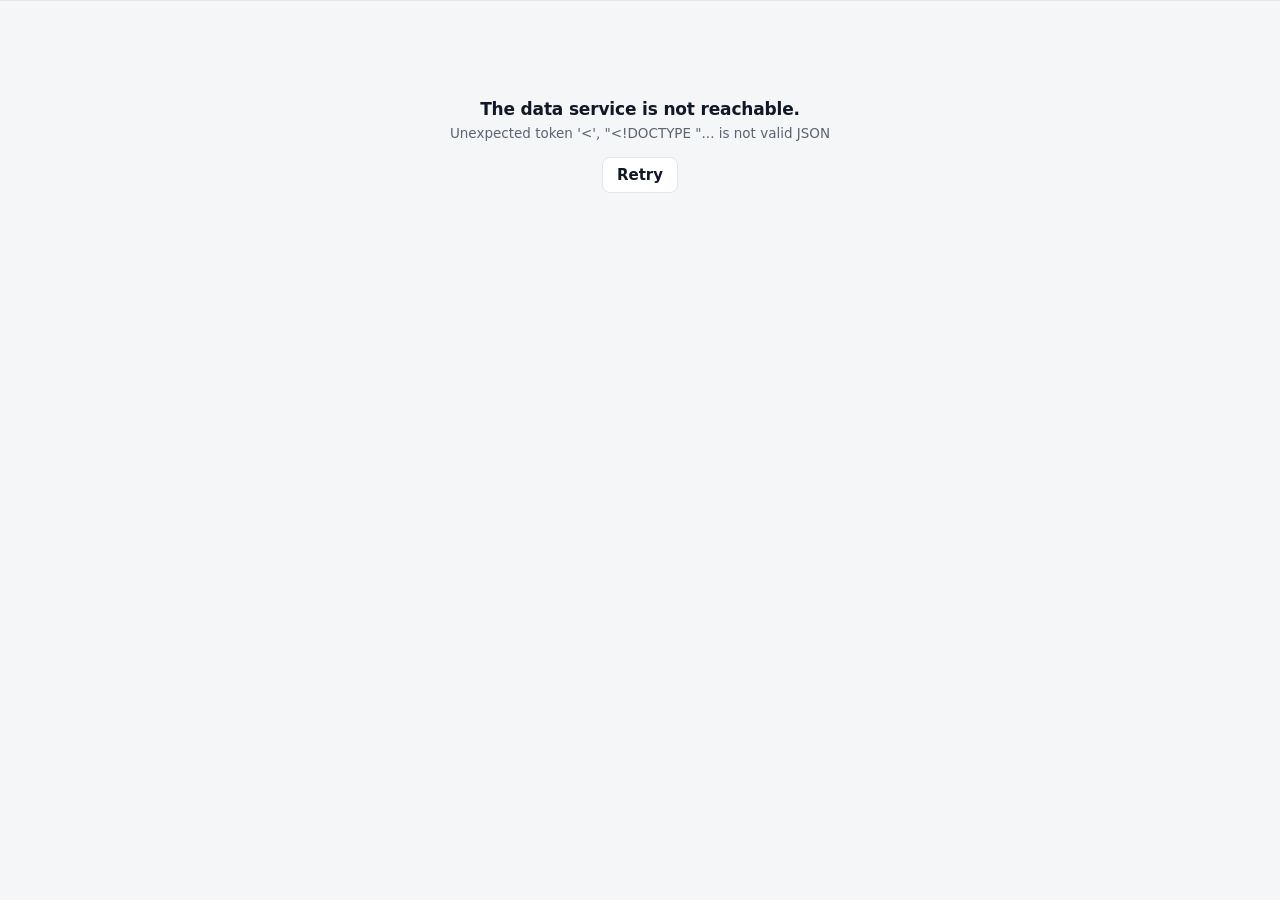
==== commit 9ba853fd: "feat(web): simple UI - the app opens on the dashboard; You vs market, Big market days; card in under" ====
--- a/web/index.html
+++ b/web/index.html
@@ -4,80 +4,13 @@
 <meta charset="utf-8">
 <meta name="viewport" content="width=device-width, initial-scale=1">
 <title>Issuer Intelligence Hub</title>
-<meta name="description" content="Decode your share price: Xetra trading insights and event impact cards for listed companies.">
-<link rel="preconnect" href="https://fonts.googleapis.com">
-<link rel="preconnect" href="https://fonts.gstatic.com" crossorigin>
-<link href="https://fonts.googleapis.com/css2?family=Archivo:wdth,wght@62..125,300..800&family=IBM+Plex+Mono:wght@400;500;600&display=swap" rel="stylesheet">
+<meta name="description" content="How your share trades on Xetra, and what changed around each announcement.">
 <link rel="stylesheet" href="app.css">
 </head>
 <body>
-
-<!-- ISIN entry: the first thing an IR user sees -->
-<section id="gate" aria-label="Enter your ISIN">
-  <svg class="bg" id="gate-bg" preserveAspectRatio="none" aria-hidden="true"></svg>
-  <div class="g-top">
-    <div class="g-brand">
-      <svg width="36" height="36" viewBox="0 0 36 36" aria-hidden="true"><rect width="36" height="36" fill="#fff"/><polyline points="5,23 12,23 15,11 19,28 22,18 31,18" fill="none" stroke="#000099" stroke-width="2.6" stroke-linejoin="round" stroke-linecap="round"/></svg>
-      <span class="word"><span>Issuer Intelligence</span><span>Hub <em>· Issuer Services</em></span></span>
-    </div>
-    <span class="lang"><button data-act="lang" data-v="de">DE</button>/<button data-act="lang" data-v="en">EN</button></span>
-  </div>
-  <div class="g-main">
-    <div class="g-kicker" id="g-kicker"></div>
-    <h1 class="g-title" id="g-title"></h1>
-    <p class="g-sub" id="g-sub"></p>
-    <form class="g-form" id="g-form" autocomplete="off">
-      <div class="g-field">
-        <span class="lbl" aria-hidden="true">ISIN · TICKER · NAME</span>
-        <input id="g-in" spellcheck="false" aria-label="ISIN, ticker or company name" aria-autocomplete="list" aria-controls="g-sugg">
-        <button class="pill" id="g-go" type="submit"><span id="g-go-t"></span> <svg class="arr" width="16" height="16" viewBox="0 0 16 16"><path d="M2 8h11M9 4l4 4-4 4" fill="none" stroke="currentColor" stroke-width="2"/></svg></button>
-      </div>
-      <ul class="sugg" id="g-sugg" role="listbox"></ul>
-      <div class="anat" id="g-anat" aria-hidden="true"></div>
-      <div class="g-err" id="g-err" role="alert"></div>
-    </form>
-    <div class="g-picks" id="g-picks"></div>
-  </div>
-  <div class="tape" id="g-tape" aria-hidden="true"></div>
-  <div class="loader" id="g-load" aria-live="polite"><div class="box"><div class="nm" id="gl-nm"></div><ol id="gl-steps"></ol><div class="bar"><i id="gl-bar"></i></div></div></div>
-</section>
-
-<!-- Company workspace -->
-<div id="ws" class="hidden">
-  <div class="util"><div class="wrap">
-    <span class="stamp" id="stamp"></span>
-    <span class="ai" id="ai-dot"><i></i><span></span></span>
-    <span class="clock" id="clock"></span>
-    <span class="lang"><button data-act="lang" data-v="de">DE</button>/<button data-act="lang" data-v="en">EN</button></span>
-  </div></div>
-  <header class="top"><div class="wrap">
-    <div class="hdr">
-      <a class="brand" href="#" data-go="dashboard" aria-label="Dashboard">
-        <svg viewBox="0 0 36 36" aria-hidden="true"><rect width="36" height="36" fill="#000099"/><polyline points="5,23 12,23 15,11 19,28 22,18 31,18" fill="none" stroke="#0099ff" stroke-width="2.6" stroke-linejoin="round" stroke-linecap="round"/></svg>
-        <span class="word"><span>Issuer Intelligence</span><span>Hub <em>· Issuer Services</em></span></span>
-      </a>
-      <div class="co" id="co"></div>
-    </div>
-    <nav class="main" id="nav" aria-label="Main"></nav>
-  </div></header>
-  <main id="app"></main>
-  <footer><div class="wrap" id="foot"></div></footer>
-</div>
-
-<!-- IR analyst: the agent (ai/agent.py), on every page -->
-<aside id="dock" class="dock hidden" aria-label="IR analyst">
-  <button class="dock-fab" id="dock-fab" data-act="dock" aria-controls="dock-panel"></button>
-  <div class="dock-panel" id="dock-panel" role="dialog" aria-labelledby="dock-head">
-    <header class="dock-head" id="dock-head"></header>
-    <div class="dock-ctx" id="dock-ctx"></div>
-    <div class="dock-log" id="dock-log" aria-live="polite"></div>
-    <div class="dock-sugg" id="dock-sugg"></div>
-    <form class="dock-in" id="dockf" autocomplete="off"><input id="dockq" aria-label="Question" maxlength="1000"><button type="submit" aria-label="Ask"><svg width="16" height="16" viewBox="0 0 16 16"><path d="M2 8h11M9 4l4 4-4 4" fill="none" stroke="currentColor" stroke-width="2"/></svg></button></form>
-  </div>
-</aside>
-
-<div id="tip" role="tooltip"></div>
-<div id="toast" role="status"></div>
+<header id="top"></header>
+<main id="main"></main>
+<aside id="dock" hidden></aside>
 <script src="app.js"></script>
 </body>
 </html>
--- a/web/app.css
+++ b/web/app.css
@@ -1,538 +1,102 @@
-/* Issuer Intelligence Hub, web front end.
-   Look: the Deutsche Börse web family (tokens measured on deutsche-boerse.com, 11 Nov 2026):
-   navy #000099 headings, sky #0099ff pill buttons, body #404040, tiles #f5f5f5, square corners. */
-:root{
-  --navy:#000099; --navy-2:#00007a; --sky:#0099ff; --sky-2:#0084e0; --sky-soft:#d7ebff; --sky-wash:#f3f9ff;
-  --ink:#404040; --ink-strong:#181813; --mute:#6f6f6f; --faint:#9b9b9b;
-  --rule:#e6e6e6; --rule-2:#bdbdbd; --tile:#f5f5f5; --paper:#fff;
-  --up:#2f9a41; --down:#d4202a; --graphite:#8c9198; --bar:#cfd3da;
-  --font:"News Gothic","News Gothic BT Web",Archivo,"Helvetica Neue",Arial,sans-serif;
-  --mono:"IBM Plex Mono",ui-monospace,Menlo,Consolas,monospace;
-  --ease:cubic-bezier(.2,.7,.1,1); --ease-io:cubic-bezier(.65,0,.35,1);
-  --wrap:1220px;
-  color-scheme:light;
-}
+/* Issuer Intelligence Hub: simple UI. One font, neutral background, one accent, short transitions only. */
+:root{--bg:#f5f6f8;--card:#fff;--ink:#111827;--mute:#5b6472;--line:#e3e6eb;--soft:#eef1f5;--accent:#1d4ed8;--accent-soft:#e8eefc;
+  --down:#b4530f;--up:#1d4ed8;--bar:#c3cad5;--r:10px}
 *{box-sizing:border-box}
-html{-webkit-text-size-adjust:100%}
-body{margin:0;background:var(--paper);color:var(--ink);font:400 16px/1.5 var(--font);font-stretch:88%;-webkit-font-smoothing:antialiased}
-a{color:inherit;text-decoration:none}
-button,input,select{font:inherit;font-stretch:88%;color:inherit}
-button{background:none;border:0;padding:0;cursor:pointer}
-:focus-visible{outline:2px solid var(--sky);outline-offset:3px}
-svg text{font-family:var(--font);font-stretch:88%}
-.wrap{max-width:var(--wrap);margin:0 auto;padding:0 32px}
-.mono{font-family:var(--mono);font-stretch:100%}
-.num,.tbl td{font-variant-numeric:tabular-nums}
-.m{color:var(--mute)}
-.up{color:var(--up)} .dn{color:var(--down)} .nt{color:var(--navy)}
-.hidden{display:none!important}
+html{font-size:15px}
+body{margin:0;background:var(--bg);color:var(--ink);font-family:Inter,"Segoe UI",system-ui,-apple-system,Arial,sans-serif;line-height:1.5;
+  font-variant-numeric:tabular-nums;-webkit-font-smoothing:antialiased}
+a{color:var(--accent);text-decoration:none}a:hover{text-decoration:underline}
+button,input,select{font:inherit;color:inherit}
+h1,h2,h3,p{margin:0}
+.wrap{max-width:1120px;margin:0 auto;padding:0 24px}
 
-/* ================= ISIN entry (gate) ================= */
-#gate{position:fixed;inset:0;z-index:100;color:#fff;overflow:hidden;view-transition-name:band;
-  background:radial-gradient(1100px 600px at 80% -10%,#1a2ed0 0%,rgba(26,46,208,0) 65%),radial-gradient(800px 500px at -10% 110%,#0a1ab0 0%,rgba(10,26,176,0) 60%),var(--navy)}
-#gate::before{content:"";position:absolute;inset:0;background:repeating-linear-gradient(90deg,rgba(255,255,255,.04) 0 1px,transparent 1px 96px),repeating-linear-gradient(0deg,rgba(255,255,255,.025) 0 1px,transparent 1px 96px);pointer-events:none}
-#gate .bg{position:absolute;inset:0;width:100%;height:100%;pointer-events:none}
-#gate .bg path{fill:none;stroke:#fff;stroke-opacity:.09;stroke-width:1;stroke-dasharray:1;stroke-dashoffset:1;animation:draw 3.2s var(--ease-io) forwards}
-#gate .bg path.hot{stroke:var(--sky);stroke-opacity:.9;stroke-width:2;animation:draw 3.6s var(--ease-io) .5s forwards,glow 4s ease-in-out 4s infinite}
-@keyframes glow{50%{stroke-opacity:.45}}
-.g-top{position:relative;z-index:2;display:flex;justify-content:space-between;align-items:center;padding:26px 40px}
-.g-brand{display:flex;align-items:center;gap:12px;opacity:0;animation:rise .8s var(--ease) .1s forwards}
-.g-brand .word{border-left:1px solid rgba(255,255,255,.6);padding-left:11px;font-size:15px;line-height:1.08;letter-spacing:.05em;text-transform:uppercase}
-.g-brand .word span{display:block}
-.g-brand .word em{font-style:normal;color:#9fd2ff;font-size:11px;letter-spacing:.07em}
-.g-top .lang{opacity:0;animation:rise .8s var(--ease) .2s forwards}
-.g-main{position:relative;z-index:2;max-width:980px;margin:0 auto;padding:7vh 40px 0}
-.g-kicker{font-size:13px;font-weight:700;letter-spacing:.09em;text-transform:uppercase;color:#9fd2ff;opacity:0;animation:rise .8s var(--ease) .25s forwards}
-.g-title{font-size:clamp(46px,7vw,92px);line-height:.98;font-weight:700;letter-spacing:-.02em;margin:14px 0 18px;view-transition-name:band-title}
-.g-title .w{display:inline-block;overflow:hidden;vertical-align:bottom;padding-bottom:.06em}
-.g-title .w>span{display:inline-block;transform:translateY(105%);animation:wordUp .9s var(--ease) forwards;animation-delay:calc(.35s + var(--i)*.09s)}
-@keyframes wordUp{to{transform:none}}
-.g-sub{font-size:20px;color:#dfe5ff;max-width:34em;margin:0 0 38px;opacity:0;animation:rise .8s var(--ease) .75s forwards}
-@keyframes rise{from{opacity:0;transform:translateY(14px)}to{opacity:1;transform:none}}
-.g-form{position:relative;opacity:0;animation:rise .9s var(--ease) .9s forwards}
-.g-field{display:flex;align-items:center;gap:12px;background:#fff;color:var(--ink-strong);padding:8px 8px 8px 26px;border-radius:100px;box-shadow:0 30px 70px -30px rgba(0,0,40,.8);transition:box-shadow .3s}
-.g-field:focus-within{box-shadow:0 0 0 5px rgba(0,153,255,.45),0 30px 70px -30px rgba(0,0,40,.8)}
-.g-field .lbl{font:600 12px var(--mono);letter-spacing:.1em;color:var(--navy);flex:none}
-.g-field input{flex:1;min-width:0;border:0;outline:0;background:transparent;font-size:24px;padding:10px 0;letter-spacing:.01em}
-.g-field input::placeholder{color:#a3a7ad}
-.anat{display:flex;gap:18px;margin-top:22px;align-items:flex-start}
-.anat .grp{display:flex;flex-direction:column;gap:6px}
-.anat .cells{display:flex;gap:4px}
-.anat .cell{width:34px;height:44px;border:1px solid rgba(255,255,255,.28);display:grid;place-items:center;font:500 22px var(--mono);color:#fff;transition:border-color .3s,background .3s}
-.anat .cell.on{border-color:rgba(255,255,255,.75);animation:flip .45s var(--ease) both;animation-delay:calc(var(--i)*35ms)}
-.anat .cell.ok{background:rgba(0,153,255,.25);border-color:var(--sky)}
-.anat .cell.bad{background:rgba(212,32,42,.3);border-color:#ff7a7a}
-@keyframes flip{from{transform:rotateX(90deg);opacity:0}to{transform:none;opacity:1}}
-.anat .cap{font-size:11px;letter-spacing:.07em;text-transform:uppercase;color:#aebcff}
-.anat .verdict{margin-left:auto;align-self:center;font-size:14px;color:#dfe5ff;max-width:260px;text-align:right}
-.anat .verdict b{color:#fff}
-.sugg{position:absolute;left:0;right:0;top:78px;z-index:5;background:#fff;color:var(--ink);list-style:none;margin:0;padding:6px 0;box-shadow:0 30px 60px -20px rgba(0,0,40,.6);max-height:340px;overflow:auto;opacity:0;transform:translateY(-6px);pointer-events:none;transition:opacity .2s,transform .3s var(--ease)}
-.sugg.on{opacity:1;transform:none;pointer-events:auto}
-.sugg li{display:grid;grid-template-columns:64px 1fr auto;gap:14px;align-items:center;padding:10px 20px;cursor:pointer;transition:background .15s}
-.sugg li[aria-selected=true]{background:var(--sky-wash);box-shadow:inset 3px 0 0 var(--sky)}
-.sugg .tk{font:700 13px var(--mono);color:var(--navy);border:1.5px solid var(--navy);text-align:center;padding:2px 0}
-.sugg .nm b{color:var(--ink-strong)}
-.sugg .nm small{display:block;color:var(--mute);font:12px var(--mono)}
-.sugg .ix{font-size:12px;font-weight:700;color:var(--mute)}
-.g-picks{display:flex;gap:10px;flex-wrap:wrap;align-items:center;margin-top:26px;font-size:14px;color:#c9d2ff;opacity:0;animation:rise .8s var(--ease) 1.05s forwards}
-.g-picks button{border:1px solid rgba(255,255,255,.4);border-radius:100px;padding:7px 14px;color:#fff;transition:background .2s,border-color .2s}
-.g-picks button:hover{background:rgba(255,255,255,.1);border-color:#fff}
-.g-picks b{font-family:var(--mono);margin-right:6px}
-.tape{position:absolute;left:0;right:0;bottom:0;z-index:2;border-top:1px solid rgba(255,255,255,.15);overflow:hidden;white-space:nowrap;font:12px var(--mono);color:#aebcff;padding:12px 0;opacity:0;animation:rise 1s var(--ease) 1.2s forwards}
-.tape .run{display:inline-block;animation:tape 120s linear infinite}
-.tape span{margin-right:28px}
-.tape b{color:#fff;font-weight:500}
-@keyframes tape{to{transform:translateX(-50%)}}
-.loader{position:absolute;inset:0;z-index:4;display:grid;place-items:center;background:rgba(0,0,120,.55);backdrop-filter:blur(6px);opacity:0;pointer-events:none;transition:opacity .35s}
-.loader.on{opacity:1;pointer-events:auto}
-.loader .box{min-width:340px}
-.loader .nm{font-size:30px;font-weight:700;margin-bottom:16px}
-.loader ol{list-style:none;margin:0;padding:0;font-size:15px;color:#c9d2ff}
-.loader li{display:flex;gap:12px;align-items:center;padding:6px 0;opacity:.35;transition:opacity .3s}
-.loader li.on{opacity:1;color:#fff}
-.loader li i{width:14px;height:14px;border-radius:50%;border:2px solid currentColor;flex:none}
-.loader li.on i{border-color:var(--sky);border-top-color:transparent;animation:spin .8s linear infinite}
-.loader li.done i{background:var(--sky);border-color:var(--sky);animation:none}
-.loader .bar{height:2px;background:rgba(255,255,255,.2);margin-top:18px;overflow:hidden}
-.loader .bar i{display:block;height:100%;width:0;background:var(--sky);transition:width .5s var(--ease)}
-@keyframes spin{to{transform:rotate(360deg)}}
-.g-err{color:#ffb3b3;margin-top:10px;min-height:1.5em;font-size:14px}
+/* top bar */
+#top{background:var(--card);border-bottom:1px solid var(--line);position:sticky;top:0;z-index:20}
+.bar{display:flex;align-items:center;gap:8px 12px;flex-wrap:wrap;padding-top:10px;padding-bottom:10px;max-width:1280px}
+.brand{font-weight:700;letter-spacing:-.01em;white-space:nowrap}
+.nav{display:flex;gap:2px}
+.nav button{border:0;background:none;padding:8px 10px;border-radius:6px;color:var(--mute);font-weight:500;cursor:pointer}
+.nav button[aria-current=page]{color:var(--accent);background:var(--accent-soft);font-weight:600}
+.picker{position:relative;flex:1 1 180px;min-width:0;max-width:300px}
+.picker input{width:100%;height:36px;padding:0 12px;border:1px solid var(--line);border-radius:8px;background:var(--bg)}
+.picker input:focus{outline:2px solid var(--accent);outline-offset:-1px;background:#fff}
+.sugg{position:absolute;left:0;right:0;top:40px;margin:0;padding:4px;list-style:none;background:#fff;border:1px solid var(--line);border-radius:8px;
+  box-shadow:0 8px 24px rgba(17,24,39,.08);max-height:320px;overflow:auto;z-index:30}
+.sugg li{display:flex;justify-content:space-between;gap:10px;padding:7px 9px;border-radius:6px;cursor:pointer}
+.sugg li[aria-selected=true],.sugg li:hover{background:var(--accent-soft)}
+.sugg small{color:var(--mute);white-space:nowrap}
+.sugg .off{opacity:.55}
+.grow{flex:1 1 0}
+.seg{display:inline-flex;border:1px solid var(--line);border-radius:8px;overflow:hidden;background:#fff}
+.seg button{border:0;background:none;height:34px;padding:0 11px;color:var(--mute);cursor:pointer;font-weight:500}
+.seg button[aria-pressed=true]{background:var(--accent-soft);color:var(--accent);font-weight:600}
+.btn{display:inline-flex;align-items:center;justify-content:center;height:36px;padding:0 14px;border-radius:8px;border:1px solid var(--line);background:#fff;
+  font-weight:600;cursor:pointer;white-space:nowrap;color:var(--ink)}
+.btn:hover{text-decoration:none;border-color:#c9cfd8}
+.btn.primary{background:var(--accent);border-color:var(--accent);color:#fff}
+.btn.small{height:30px;padding:0 10px;font-size:13px}
+.btn[disabled]{opacity:.5;cursor:default}
 
-/* ================= workspace chrome ================= */
-.util{height:34px;overflow:hidden;transition:height .4s var(--ease)}
-.util .wrap{height:34px;display:flex;justify-content:flex-end;align-items:center;gap:22px;font-size:12px;font-weight:700;letter-spacing:.03em;text-transform:uppercase;color:var(--ink-strong)}
-.util .stamp,.util .clock{font-weight:400;color:var(--mute);text-transform:none;letter-spacing:0}
-.util .stamp{margin-right:auto}
-.util .ai{display:flex;gap:7px;align-items:center;font-weight:400;text-transform:none;letter-spacing:0;color:var(--mute)}
-.util .ai i{width:8px;height:8px;border-radius:50%;background:var(--faint)}
-.util .ai.on i{background:var(--sky);box-shadow:0 0 0 4px var(--sky-soft)}
-.lang{display:flex;gap:4px;align-items:center;color:var(--mute);font-size:12px;font-weight:700}
-.lang button{font-weight:700;color:var(--mute);transition:color .2s}
-.lang button[aria-pressed=true]{color:var(--navy)}
-#gate .lang,#gate .lang button{color:#aebcff}
-#gate .lang button[aria-pressed=true]{color:#fff}
-header.top{position:sticky;top:0;z-index:50;background:rgba(255,255,255,.97);backdrop-filter:saturate(1.3) blur(10px);transition:box-shadow .3s}
-body.scrolled .util{height:0}
-body.scrolled header.top{box-shadow:0 1px 0 var(--rule),0 10px 30px -24px rgba(0,0,60,.35)}
-.hdr{display:flex;align-items:center;justify-content:space-between;gap:24px;padding-top:4px}
-.brand{display:flex;align-items:center;gap:12px;flex:none}
-.brand svg{width:34px;height:34px;transition:width .4s var(--ease),height .4s var(--ease)}
-body.scrolled .brand svg{width:28px;height:28px}
-.brand .word{border-left:1px solid var(--ink);padding-left:11px;font-size:15px;line-height:1.08;letter-spacing:.05em;text-transform:uppercase}
-.brand .word span{display:block}
-.brand .word em{font-style:normal;color:var(--mute);font-size:11px;letter-spacing:.07em}
-.co{position:relative}
-.co-btn{display:flex;align-items:center;gap:14px;padding:6px 10px 6px 6px;border:1px solid var(--rule-2);transition:border-color .2s,background .2s;text-align:left}
-.co-btn:hover{border-color:var(--navy);background:var(--sky-wash)}
-.co-btn .tk{background:var(--navy);color:#fff;font:600 14px var(--mono);padding:8px 10px;letter-spacing:.04em}
-.co-btn b{display:block;color:var(--ink-strong);font-size:15px;line-height:1.2}
-.co-btn small{font:12px var(--mono);color:var(--mute)}
-.co-btn .chev{transition:transform .35s var(--ease);color:var(--sky)}
-.co-btn[aria-expanded=true] .chev{transform:rotate(180deg)}
-.co-pop{position:absolute;right:0;top:calc(100% + 8px);width:420px;background:#fff;box-shadow:0 30px 60px -20px rgba(0,0,60,.45);border-top:3px solid var(--navy);z-index:60;opacity:0;transform:translateY(-6px);pointer-events:none;transition:opacity .2s,transform .3s var(--ease)}
-.co-pop.on{opacity:1;transform:none;pointer-events:auto}
-.co-pop input{width:100%;border:0;border-bottom:1px solid var(--rule);padding:16px 18px;font-size:16px;outline:0}
-.co-pop .sugg{position:static;box-shadow:none;opacity:1;transform:none;pointer-events:auto;max-height:300px}
-.co-pop .back{display:flex;justify-content:space-between;width:100%;padding:12px 18px;border-top:1px solid var(--rule);font-size:13px;font-weight:700;color:var(--sky);text-transform:uppercase;letter-spacing:.04em}
-nav.main{position:relative;display:flex;gap:34px;margin-top:10px;overflow-x:auto;scrollbar-width:none}
-nav.main::-webkit-scrollbar{display:none}
-nav.main button{flex:none;font-size:14px;font-weight:700;letter-spacing:.02em;text-transform:uppercase;color:var(--ink-strong);padding:12px 0 15px;transition:color .25s}
-nav.main button:hover,nav.main button[aria-current=page]{color:var(--navy)}
-nav.main .n{font-weight:400;color:var(--faint);margin-right:6px;font-size:12px}
-.nav-ind{position:absolute;bottom:0;left:0;height:3px;width:0;background:var(--sky);transition:left .55s var(--ease),width .55s var(--ease);view-transition-name:navind}
+/* page */
+#main{padding:26px 0 80px}
+.stack{display:flex;flex-direction:column;gap:18px}
+.card{background:var(--card);border:1px solid var(--line);border-radius:var(--r);padding:20px 22px}
+.sec-h{display:flex;align-items:baseline;justify-content:space-between;gap:12px;flex-wrap:wrap;margin-bottom:12px}
+h1{font-size:28px;line-height:1.2;letter-spacing:-.02em}
+h2{font-size:17px;letter-spacing:-.01em}
+.sub{color:var(--mute);font-size:13.5px}
+.meta{color:var(--mute);display:flex;gap:6px 14px;flex-wrap:wrap;margin-top:4px}
+.grey{color:#8a93a1;font-size:12.5px}
+.tiles{display:grid;grid-template-columns:repeat(4,minmax(0,1fr));gap:12px;margin-top:16px}
+.tile{background:var(--card);border:1px solid var(--line);border-radius:var(--r);padding:14px 16px}
+.tile .k{color:var(--mute);font-size:12.5px}
+.tile .v{font-size:24px;font-weight:700;letter-spacing:-.02em;margin-top:2px}
+.tile .s{color:var(--mute);font-size:13px}
+.neg{color:var(--down)}.pos{color:var(--up)}
+table{width:100%;border-collapse:collapse;font-size:14px}
+th{font-weight:500;color:var(--mute);text-align:left;padding:8px 10px 8px 0;border-bottom:1px solid var(--line);font-size:12.5px;white-space:nowrap}
+td{padding:10px 10px 10px 0;border-bottom:1px solid var(--soft);vertical-align:top}
+tr:last-child td{border-bottom:0}
+th.r,td.r{text-align:right;padding-right:0;padding-left:10px}
+tr.go{cursor:pointer}tr.go:hover td{background:#fafbfc}
+.scroll{overflow-x:auto}
+.tag{display:inline-block;font-size:11.5px;font-weight:600;padding:2px 7px;border-radius:5px;background:var(--soft);color:#3b4350;white-space:nowrap}
+.tag.warn{background:#fdf0e3;color:#8a3b08}
+.note{color:var(--mute);font-size:12.5px;margin-top:10px}
+.chips{display:flex;gap:8px;flex-wrap:wrap}
+.chip{border:1px solid var(--line);background:#fff;border-radius:999px;padding:7px 13px;cursor:pointer}
+.chip:hover{border-color:var(--accent)}
+.empty{padding:70px 0;text-align:center}
+.empty h1{margin-bottom:8px}
+.empty .chips{justify-content:center;margin-top:20px}
+svg.chart{display:block;width:100%;height:auto}
+.mk{cursor:pointer}
+details summary{cursor:pointer;color:var(--accent);font-weight:600;margin-top:10px}
+.two{display:grid;grid-template-columns:repeat(2,minmax(0,1fr));gap:18px}
+.kv{display:flex;justify-content:space-between;gap:12px;padding:6px 0;border-bottom:1px solid var(--soft)}
+.kv:last-child{border-bottom:0}
+.back{color:var(--mute);font-size:13.5px}
+.claims{display:flex;gap:8px;flex-wrap:wrap}
+.verdict{margin-top:14px;padding:14px 16px;border-radius:8px;background:var(--soft)}
+.verdict b.v{display:inline-block;margin-right:8px}
+.skel{height:14px;border-radius:4px;background:var(--soft);margin:8px 0}
+.steps{display:grid;grid-template-columns:repeat(4,minmax(0,1fr));gap:12px}
+.step b{display:block;font-size:13px;color:var(--accent);margin-bottom:4px}
+.ideas{display:grid;grid-template-columns:repeat(3,minmax(0,1fr));gap:12px}
+.form{display:grid;grid-template-columns:repeat(4,minmax(0,1fr)) auto;gap:8px;margin-top:10px}
+.form input,.form select,.field{height:36px;padding:0 10px;border:1px solid var(--line);border-radius:8px;background:#fff;min-width:0}
 
-/* ================= navy band ================= */
-.band{position:relative;overflow:hidden;color:#fff;background:radial-gradient(900px 420px at 88% -10%,#1426c4 0%,rgba(20,38,196,0) 70%),var(--navy);view-transition-name:band}
-.band::after{content:"";position:absolute;inset:0;background:repeating-linear-gradient(90deg,rgba(255,255,255,.035) 0 1px,transparent 1px 96px);pointer-events:none}
-.band-in{position:relative;z-index:1;padding-top:36px;padding-bottom:36px}
-.band h1{margin:0;font-weight:700;font-size:52px;line-height:1.02;letter-spacing:-.012em;width:fit-content;view-transition-name:band-title}
-.band .kicker{font-size:13px;font-weight:700;letter-spacing:.07em;text-transform:uppercase;color:#9fd2ff;margin-bottom:12px}
-.band .kicker b{color:#fff;font-family:var(--mono);font-weight:500;letter-spacing:.04em}
-.band .lede{font-size:19px;line-height:1.45;color:#e8ecff;max-width:44em;margin:14px 0 0}
-.band .row{display:flex;justify-content:space-between;align-items:flex-end;gap:28px;flex-wrap:wrap}
-.facts{display:grid;grid-template-columns:repeat(5,1fr);margin:34px 0 0;border-top:1px solid rgba(255,255,255,.4)}
-.facts div{padding:14px 18px 0 0;min-width:0}
-.facts div+div{padding-left:18px;border-left:1px solid rgba(255,255,255,.16)}
-.facts dt{font-size:13px;color:#aebcff}
-.facts dd{margin:4px 0 0;font-size:24px;font-weight:700;letter-spacing:-.01em;white-space:nowrap;overflow:hidden;text-overflow:ellipsis}
-.facts dd small{font-size:13px;font-weight:400;color:#c9d2ff;margin-left:4px}
+/* assistant */
+#dock{position:fixed;right:18px;bottom:18px;width:380px;max-width:calc(100vw - 36px);max-height:70vh;display:flex;flex-direction:column;background:#fff;
+  border:1px solid var(--line);border-radius:12px;box-shadow:0 12px 36px rgba(17,24,39,.14);z-index:40}
+#dock[hidden]{display:none}
+.dock-h{display:flex;justify-content:space-between;align-items:center;padding:12px 14px;border-bottom:1px solid var(--line);font-weight:600}
+.dock-b{padding:12px 14px;overflow:auto;display:flex;flex-direction:column;gap:10px}
+.msg{padding:9px 11px;border-radius:8px;background:var(--soft);white-space:pre-wrap}
+.msg.q{background:var(--accent-soft);align-self:flex-end}
+.dock-f{display:flex;gap:8px;padding:10px 14px;border-top:1px solid var(--line)}
+.dock-f input{flex:1;min-width:0;height:36px;padding:0 10px;border:1px solid var(--line);border-radius:8px}
 
-/* ================= buttons ================= */
-.pill{display:inline-flex;align-items:center;gap:10px;background:var(--sky);color:#fff;font-weight:700;font-size:14px;letter-spacing:.03em;text-transform:uppercase;padding:13px 24px;border-radius:100px;transition:background .25s,opacity .25s;white-space:nowrap}
-.pill:hover{background:var(--sky-2)}
-.pill:disabled{opacity:.5;cursor:default}
-.pill .arr{transition:transform .4s var(--ease)}
-.pill:hover .arr{transform:translateX(5px)}
-.pill--ghost{background:transparent;box-shadow:inset 0 0 0 1.5px rgba(255,255,255,.65)}
-.pill--ghost:hover{background:rgba(255,255,255,.1)}
-.pill--line{background:transparent;color:var(--sky);box-shadow:inset 0 0 0 1.5px var(--sky)}
-.pill--line:hover{background:var(--sky-wash)}
-.pill--sm{padding:8px 16px;font-size:12px}
-.link{color:var(--sky);font-weight:700;display:inline-flex;gap:8px;align-items:center}
-.link .arr{transition:transform .4s var(--ease)}
-.link:hover .arr{transform:translateX(4px)}
-.seg{display:inline-flex;border:1px solid var(--rule-2);border-radius:100px;padding:3px;background:#fff;position:relative;flex-wrap:nowrap}
-.seg button{position:relative;z-index:1;padding:6px 14px;border-radius:100px;font-size:12px;font-weight:700;letter-spacing:.03em;text-transform:uppercase;color:var(--mute);transition:color .3s;white-space:nowrap}
-.seg button[aria-pressed=true]{color:#fff}
-.seg .th{position:absolute;top:3px;bottom:3px;border-radius:100px;background:var(--navy);transition:left .45s var(--ease),width .45s var(--ease)}
-
-/* ================= sections ================= */
-.content{padding:4px 0 90px}
-.sec{padding-top:56px}
-.h2{margin:0;color:var(--navy);font-size:26px;line-height:1.15;font-weight:700;letter-spacing:.005em;text-transform:uppercase}
-.h3{margin:0 0 6px;color:var(--navy);font-size:17px;font-weight:700;text-transform:uppercase;letter-spacing:.01em}
-.sec-head{display:flex;justify-content:space-between;align-items:flex-end;gap:20px;flex-wrap:wrap;margin-bottom:20px}
-.sec-note{color:var(--mute);font-size:14px;margin:6px 0 0}
-.cols{display:grid;grid-template-columns:1fr 1fr;gap:64px}
-.cols-21{display:grid;grid-template-columns:1.6fr 1fr;gap:56px}
-.legend{display:flex;gap:18px;flex-wrap:wrap;font-size:13px;color:var(--mute);align-items:center}
-.legend i{display:inline-block;width:18px;height:2px;background:var(--navy);vertical-align:middle;margin-right:7px}
-.legend i.g{background:var(--graphite)}
-.legend i.b{height:10px;width:8px}
-.verdict{font-size:20px;line-height:1.4;color:var(--ink-strong);margin:0 0 18px;max-width:36em}
-.verdict b{color:var(--navy)}
-.tbl{width:100%;border-collapse:collapse;font-size:15.5px}
-.tbl th{font-size:12px;font-weight:700;letter-spacing:.05em;text-transform:uppercase;color:var(--mute);text-align:left;padding:0 10px 9px 4px;border-bottom:1px solid var(--ink);white-space:nowrap}
-.tbl td{padding:11px 10px 11px 4px;border-bottom:1px solid var(--rule-2);color:var(--ink-strong);vertical-align:middle}
-.tbl .r{text-align:right;white-space:nowrap}
-.tbl td.ic{width:30px;padding-right:0}
-.tbl tr.go{cursor:pointer;transition:background .2s}
-.tbl tr.go td:first-child{transition:box-shadow .3s var(--ease)}
-.tbl tr.go:hover{background:var(--sky-wash)}
-.tbl tr.go:hover td:first-child{box-shadow:inset 3px 0 0 var(--sky)}
-.tbl tr.me td{background:var(--sky-wash);font-weight:700}
-.tag{display:inline-block;font:600 11px var(--mono);letter-spacing:.04em;color:var(--navy);border:1px solid var(--navy);padding:1px 6px;white-space:nowrap}
-.tag.s{color:var(--sky);border-color:var(--sky)}
-.ar{width:16px;height:16px;display:inline-block;vertical-align:-3px}
-.chart{position:relative}
-.chart svg{display:block;width:100%;height:auto;overflow:visible}
-.chart .gl{stroke:var(--rule);stroke-width:1}
-.chart .zero{stroke:var(--rule-2);stroke-width:1;stroke-dasharray:3 3}
-.chart .ax{fill:var(--mute);font-size:12px}
-.chart .axb{fill:var(--ink-strong);font-size:12px;font-weight:700}
-.draw{stroke-dasharray:1;stroke-dashoffset:1}
-.in .draw{animation:draw 1.8s var(--ease-io) .1s forwards}
-.in .draw.d2{animation-delay:.4s}
-@keyframes draw{to{stroke-dashoffset:0}}
-.bar{transform:scaleY(0);transform-origin:bottom;transform-box:fill-box;transition:transform .8s var(--ease) calc(var(--i,0)*2.5ms)}
-.in .bar{transform:none}
-.barx{transform:scaleX(0);transform-origin:left;transform-box:fill-box;transition:transform 1s var(--ease) calc(.15s + var(--i,0)*.1s)}
-.barx.neg{transform-origin:right}
-.in .barx{transform:none}
-.ann{opacity:0}
-.in .ann{animation:annIn .6s var(--ease) forwards;animation-delay:calc(1.3s + var(--i,0)*.25s)}
-@keyframes annIn{from{opacity:0;transform:translateY(4px)}to{opacity:1;transform:none}}
-.xh{pointer-events:none;opacity:0;transition:opacity .15s}
-.xh.on{opacity:1}
-.hit{fill:transparent;cursor:crosshair}
-.rv{opacity:0;transform:translateY(22px);transition:opacity .85s var(--ease),transform .85s var(--ease);transition-delay:var(--d,0s)}
-.rv.in{opacity:1;transform:none}
-.empty{padding:40px 0;color:var(--mute);font-size:16px}
-.ruler{margin:14px 0 4px}
-.ruler .top{display:flex;justify-content:space-between;font-size:14px}
-.ruler .trk{position:relative;height:22px;margin-top:6px}
-.ruler .trk>*{position:absolute}
-.skel{background:linear-gradient(90deg,var(--tile) 0,#ececec 40%,var(--tile) 80%);background-size:200% 100%;animation:sk 1.2s linear infinite;min-height:120px}
-@keyframes sk{to{background-position:-200% 0}}
-
-/* ================= impact card page ================= */
-.ic-layout{display:grid;grid-template-columns:290px 1fr;gap:40px;align-items:start;margin-top:36px}
-.evlist{position:sticky;top:120px;max-height:calc(100vh - 140px);overflow:auto;border-top:1px solid var(--ink)}
-.evlist h4{margin:16px 0 6px;font-size:12px;font-weight:700;letter-spacing:.06em;text-transform:uppercase;color:var(--mute)}
-.evlist button{display:block;width:100%;text-align:left;padding:11px 10px 11px 12px;border-bottom:1px solid var(--rule);transition:background .2s,box-shadow .3s var(--ease)}
-.evlist button:hover{background:var(--sky-wash)}
-.evlist button[aria-current=true]{background:var(--sky-wash);box-shadow:inset 3px 0 0 var(--sky)}
-.evlist .d{display:flex;justify-content:space-between;gap:8px;font-size:14px;font-weight:700;color:var(--ink-strong)}
-.evlist .t{display:block;font-size:13px;color:var(--mute);line-height:1.35;margin-top:3px;display:-webkit-box;-webkit-line-clamp:2;-webkit-box-orient:vertical;overflow:hidden}
-.card{border:1px solid var(--rule-2);background:#fff;box-shadow:0 30px 60px -45px rgba(0,0,80,.45)}
-.card-head{background:var(--navy);color:#fff;padding:18px 28px;display:flex;justify-content:space-between;gap:20px;align-items:center;flex-wrap:wrap;position:relative;overflow:hidden}
-.card-head::after{content:"";position:absolute;inset:0;background:repeating-linear-gradient(90deg,rgba(255,255,255,.04) 0 1px,transparent 1px 64px);pointer-events:none}
-.card-head .id{font:500 12px var(--mono);letter-spacing:.08em;color:#9fd2ff}
-.card-head .ttl{font-size:13px;font-weight:700;letter-spacing:.08em;text-transform:uppercase}
-.card-head .timing{font-size:13px;color:#dfe5ff;text-align:right}
-.card-head .timing b{color:#fff}
-.card-title{padding:24px 28px 0;display:flex;justify-content:space-between;gap:24px;align-items:flex-start;flex-wrap:wrap}
-.card-title h2{margin:0;font-size:24px;line-height:1.25;color:var(--ink-strong);max-width:34em}
-.card-title .src{font-size:13px;color:var(--mute);margin-top:6px;display:flex;gap:12px;flex-wrap:wrap}
-.card-title .src a{color:var(--sky);font-weight:700}
-.card-sec{padding:26px 28px;border-top:1px solid var(--rule)}
-.card-top{display:grid;grid-template-columns:1fr 1.15fr;gap:40px;align-items:center}
-.big{font-size:96px;line-height:.92;font-weight:700;letter-spacing:-.025em}
-.big-cap{font-size:13px;font-weight:700;letter-spacing:.07em;text-transform:uppercase;color:var(--mute);margin-bottom:6px}
-.big-sub{font-size:16px;color:var(--ink);margin-top:10px}
-.pct-row{display:grid;grid-template-columns:150px 1fr 54px;gap:12px;align-items:center;padding:7px 0;font-size:14px}
-.pct-row .trk{height:8px;background:var(--tile);position:relative}
-.pct-row .trk i{position:absolute;left:0;top:0;bottom:0;background:var(--navy)}
-.pct-row .trk em{position:absolute;top:-4px;bottom:-4px;width:2px;background:var(--graphite)}
-.inst{display:grid;grid-template-columns:repeat(4,1fr)}
-.inst>div{padding:22px 22px 22px 0;min-width:0}
-.inst>div+div{padding-left:22px;border-left:1px solid var(--rule)}
-.inst .k{font-size:12px;font-weight:700;letter-spacing:.06em;text-transform:uppercase;color:var(--mute)}
-.inst .v{font-size:34px;font-weight:700;color:var(--navy);line-height:1.1;margin:6px 0 4px;letter-spacing:-.01em}
-.inst .s{font-size:13.5px;color:var(--ink)}
-.mini{height:6px;background:var(--tile);margin-top:12px;position:relative}
-.mini i{position:absolute;left:0;top:0;bottom:0;background:var(--navy)}
-.mini em{position:absolute;top:-4px;bottom:-4px;width:2px;background:var(--graphite)}
-.ai-box{background:var(--tile);padding:28px 30px;margin-top:28px;position:relative}
-.ai-box .head{display:flex;justify-content:space-between;align-items:center;gap:16px;flex-wrap:wrap}
-.ai-box .head .h2{font-size:22px}
-.ai-box .badge{font-size:12px;color:var(--mute);display:flex;gap:8px;align-items:center}
-.ai-box .badge i{width:8px;height:8px;border-radius:50%;background:var(--faint)}
-.ai-box .badge.on i{background:var(--sky)}
-.ai-text{font-size:18px;line-height:1.6;color:var(--ink-strong);margin:16px 0;min-height:3em}
-.ai-text.wait{color:var(--mute)}
-.caret{display:inline-block;width:2px;height:1.05em;background:var(--sky);vertical-align:-2px;margin-left:2px;animation:blink 1s steps(1) infinite}
-@keyframes blink{50%{opacity:0}}
-.check{display:flex;gap:10px;align-items:center;font-size:14px;color:var(--navy);font-weight:700}
-.check.warn{color:var(--down)}
-.ai-foot{display:flex;justify-content:space-between;align-items:center;gap:16px;flex-wrap:wrap;border-top:1px solid #dcdcdc;padding-top:14px}
-.flows .row{display:grid;grid-template-columns:140px 1fr 70px;align-items:center;gap:14px;padding:10px 0;border-bottom:1px solid var(--rule);font-size:14.5px}
-.flows .trk{position:relative;height:18px}
-.flows .trk::before{content:"";position:absolute;left:50%;top:-5px;bottom:-5px;width:1px;background:var(--ink)}
-.flows .b{position:absolute;top:3px;height:12px;background:var(--navy)}
-.flows .nm{position:absolute;top:-3px;width:2px;height:24px;background:var(--graphite)}
-
-/* ================= compare / assistant / report / ideas ================= */
-.filters{display:flex;gap:28px;flex-wrap:wrap;align-items:flex-end;font-size:28px;color:var(--ink-strong);line-height:1.4;margin:0 0 26px}
-.filters select{font:inherit;font-stretch:88%;font-weight:700;color:var(--navy);border:0;border-bottom:2px solid var(--sky);background:transparent url("data:image/svg+xml,%3Csvg xmlns='http://www.w3.org/2000/svg' width='14' height='14' viewBox='0 0 16 16'%3E%3Cpath d='M3 6l5 5 5-5' fill='none' stroke='%230099ff' stroke-width='2'/%3E%3C/svg%3E") no-repeat right 2px center;-webkit-appearance:none;appearance:none;padding:0 26px 0 2px;cursor:pointer;border-radius:0}
-.chips{display:flex;flex-wrap:wrap;gap:10px;margin:0 0 6px}
-.chips .pill{text-transform:none;letter-spacing:0;font-size:14px}
-.chat{border-top:1px solid var(--ink);margin-top:22px}
-.msg{padding:20px 0;border-bottom:1px solid var(--rule)}
-.who{font-size:12px;font-weight:700;letter-spacing:.06em;text-transform:uppercase;color:var(--mute);margin-bottom:6px}
-.msg.q .txt{font-size:21px;color:var(--navy);font-weight:700}
-.msg.a .txt{font-size:17px;line-height:1.6;color:var(--ink-strong);white-space:pre-line}
-.ask-in{display:flex;align-items:center;border:1.5px solid var(--ink-strong);border-radius:100px;padding:6px 6px 6px 24px;margin-top:24px;transition:border-color .2s,box-shadow .3s}
-.ask-in:focus-within{border-color:var(--sky);box-shadow:0 0 0 4px var(--sky-soft)}
-.ask-in input{flex:1;border:0;outline:0;font-size:18px;background:transparent;min-width:0}
-.side-list{list-style:none;margin:0;padding:0}
-.side-list li{display:flex;gap:12px;padding:11px 0;border-bottom:1px solid var(--rule);font-size:15px}
-.side-list code{font:12px var(--mono);color:var(--navy);flex:none;width:150px}
-.rep{display:grid;grid-template-columns:320px 1fr;gap:44px;align-items:start;margin-top:36px}
-.rep-side{position:sticky;top:120px;display:flex;flex-direction:column;gap:22px}
-.rep-side label{display:flex;gap:10px;align-items:center;padding:5px 0;font-size:15px;cursor:pointer}
-.rep-side input[type=checkbox]{accent-color:var(--navy);width:16px;height:16px}
-.rep-side select{width:100%;border:1px solid var(--rule-2);padding:9px 10px;background:#fff;font-size:14px}
-.rep-side .lbl{font-size:12px;font-weight:700;letter-spacing:.06em;text-transform:uppercase;color:var(--mute);margin-bottom:6px}
-.rep-view{background:#e9ebef;padding:36px}
-.sheet{background:#fff;max-width:720px;margin:0 auto;min-height:1018px;padding:44px 48px;box-shadow:0 20px 50px -25px rgba(0,0,40,.4);font-size:12.5px;color:var(--ink-strong);display:flex;flex-direction:column;gap:18px}
-.sheet .sh-top{display:flex;justify-content:space-between;align-items:flex-end;border-bottom:3px solid var(--navy);padding-bottom:12px}
-.sheet h3{margin:0;color:var(--navy);font-size:24px;line-height:1.15}
-.sheet h4{margin:0 0 6px;color:var(--navy);font-size:13px;text-transform:uppercase;letter-spacing:.04em}
-.sheet .k{font-size:10px;letter-spacing:.08em;text-transform:uppercase;color:var(--mute)}
-.sheet table{width:100%;border-collapse:collapse}
-.sheet td,.sheet th{padding:5px 0;border-bottom:1px solid var(--rule);text-align:left;font-variant-numeric:tabular-nums}
-.sheet td+td,.sheet th+th{padding-left:12px}
-.sheet th{font-size:10px;color:var(--mute);text-transform:uppercase;letter-spacing:.05em}
-.sheet td.r,.sheet th.r{text-align:right}
-.sheet .foot{margin-top:auto;font-size:9.5px;color:var(--mute);border-top:1px solid var(--rule);padding-top:8px}
-.sheet section{animation:annIn .5s var(--ease)}
-.tiles{display:grid;grid-template-columns:repeat(3,1fr);gap:28px}
-.tile{background:var(--tile);display:flex;flex-direction:column;transition:transform .5s var(--ease),box-shadow .5s var(--ease)}
-.tile:hover{transform:translateY(-5px);box-shadow:0 26px 50px -30px rgba(0,0,90,.45)}
-.tile .ill{height:140px;display:grid;place-items:center;border-bottom:1px solid #e8e8e8;background:linear-gradient(#fafafa,var(--tile))}
-.tile .ill svg{width:210px;height:116px}
-.tile .ill .hl{stroke-dasharray:1;stroke-dashoffset:1;transition:stroke-dashoffset 1.2s var(--ease-io)}
-.tile:hover .ill .hl,.tile.in .ill .hl{stroke-dashoffset:0}
-.tile .body{padding:22px 24px;display:flex;flex-direction:column;flex:1}
-.tile h3{margin:0 0 8px;color:var(--navy);font-size:20px;line-height:1.2}
-.tile p{margin:0 0 16px;font-size:15px}
-.data{margin-top:auto;font-size:13.5px;border-top:1px solid #dedede;padding-top:12px}
-.data div{display:flex;gap:8px;padding:2px 0}
-.data b{flex:none;width:44px;font-size:11px;letter-spacing:.06em;text-transform:uppercase;color:var(--mute);padding-top:2px}
-.data .need{color:var(--navy)}
-footer{border-top:1px solid var(--rule);padding:44px 0 36px}
-.fcols{display:grid;grid-template-columns:repeat(4,1fr);gap:32px}
-.fcols h4{margin:0 0 12px;color:var(--navy);font-size:15px;text-transform:uppercase}
-.fcols ul{list-style:none;margin:0;padding:0}
-.fcols li{display:flex;gap:10px;padding:4px 0;font-size:15px}
-.fcols li svg{flex:none;margin-top:4px;color:var(--sky)}
-.fbot{display:flex;justify-content:space-between;gap:20px;flex-wrap:wrap;font-size:13px;color:var(--mute);border-top:1px solid var(--rule);margin-top:34px;padding-top:16px}
-#tip{position:fixed;z-index:200;pointer-events:none;background:#fff;border:1px solid var(--rule-2);box-shadow:0 12px 30px -12px rgba(0,0,60,.3);padding:9px 12px;font-size:13px;line-height:1.45;color:var(--ink-strong);opacity:0;transform:translateY(4px);transition:opacity .15s,transform .2s var(--ease);max-width:300px}
-#tip.on{opacity:1;transform:none}
-#tip .t{font-weight:700;color:var(--navy)}
-/* ================= own calendar (impact card list) ================= */
-.ev-tools{display:flex;gap:18px;flex-wrap:wrap;padding:4px 0 10px;font-size:13px}
-.ev-tools label{cursor:pointer}
-.ev-form{display:grid;gap:8px;padding:12px;margin-bottom:10px;background:var(--tile);border-left:3px solid var(--sky);animation:rise .4s var(--ease) both}
-.ev-form .r2{display:grid;grid-template-columns:1fr 92px;gap:8px}
-.ev-form input,.ev-form select{width:100%;border:1px solid var(--rule-2);background:#fff;padding:7px 9px;font-size:14px;border-radius:0}
-.ev-form input:focus,.ev-form select:focus{outline:0;border-color:var(--sky);box-shadow:0 0 0 3px var(--sky-soft)}
-.ev-form .pill{justify-self:start}
-.ev-form p{margin:0;font-size:12px;line-height:1.4}
-.tag.g{color:var(--graphite);border-color:var(--graphite)}
-.facts--stack{display:grid;grid-template-columns:1fr;gap:0;margin-top:54px}
-.facts--stack>div{padding:14px 0;border-top:1px solid var(--rule)}
-
-/* ================= IR analyst dock ================= */
-.dock{position:fixed;right:24px;bottom:24px;z-index:250;display:flex;flex-direction:column;align-items:flex-end;pointer-events:none}
-.dock>*{pointer-events:auto}
-.dock-fab{display:inline-flex;align-items:center;gap:10px;background:var(--navy);color:#fff;padding:13px 18px 13px 16px;font-weight:700;font-size:14px;letter-spacing:.02em;box-shadow:0 10px 30px rgba(0,0,80,.28);transition:transform .35s var(--ease),background .25s,opacity .25s}
-.dock-fab:hover{background:var(--navy-2);transform:translateY(-2px)}
-.dock-fab svg{color:var(--sky)}
-.dock-fab kbd{font:600 11px var(--mono);border:1px solid rgba(255,255,255,.45);padding:1px 6px;margin-left:4px;opacity:.85}
-.dock.on .dock-fab{opacity:0;transform:translateY(12px);pointer-events:none;position:absolute}
-.dock-panel{width:430px;height:min(640px,calc(100vh - 150px));background:#fff;display:flex;flex-direction:column;box-shadow:0 24px 60px rgba(0,0,60,.28),0 0 0 1px rgba(0,0,0,.06);
-  transform-origin:100% 100%;transform:translateY(16px) scale(.96);opacity:0;visibility:hidden;transition:transform .45s var(--ease),opacity .3s,visibility 0s .45s;position:absolute;right:0;bottom:0}
-.dock.on .dock-panel{transform:none;opacity:1;visibility:visible;transition:transform .45s var(--ease),opacity .3s,visibility 0s;position:relative}
-.dock-head{display:flex;justify-content:space-between;align-items:center;gap:12px;background:var(--navy);color:#fff;padding:14px 16px 14px 18px}
-.dock-head b{display:block;font-size:16px;letter-spacing:.02em}
-.dock-head small{display:flex;align-items:center;gap:7px;font-size:12px;opacity:.8;margin-top:2px}
-.dock-head small i{width:7px;height:7px;border-radius:50%;background:#9aa3ff}
-.dock-head small i.on{background:#46d16a;box-shadow:0 0 0 3px rgba(70,209,106,.25)}
-.dock-head .dh-r{display:flex;gap:6px}
-.dock-head .x{color:#fff;font-size:13px;font-weight:700;padding:5px 9px;opacity:.85}
-.dock-head .x:hover{opacity:1;background:rgba(255,255,255,.12)}
-.dock-ctx{font-size:12.5px;color:var(--mute);padding:9px 18px;border-bottom:1px solid var(--rule);background:var(--sky-wash);white-space:nowrap;overflow:hidden;text-overflow:ellipsis}
-.dock-ctx b{color:var(--navy)}
-.dock-log{flex:1;overflow:auto;padding:4px 18px 10px;scroll-behavior:smooth}
-.dock-log .intro{padding:18px 0;font-size:15px;line-height:1.55;color:var(--ink-strong)}
-.dock-log .intro p{margin:0 0 10px}
-.dock-log .intro .m{font-size:13px}
-.dm{padding:14px 0;border-bottom:1px solid var(--rule);animation:rise .45s var(--ease) both}
-.dm .who{display:block;font:600 10.5px var(--mono);letter-spacing:.08em;text-transform:uppercase;color:var(--mute);margin-bottom:5px}
-.dm p{margin:0;white-space:pre-line;font-size:14.5px;line-height:1.55;color:var(--ink-strong)}
-.dm.q p{font-weight:700;color:var(--navy);font-size:15px}
-.dm .steps{list-style:none;margin:0 0 8px;padding:0;display:flex;flex-wrap:wrap;gap:4px 6px}
-.dm .steps li{font:500 11px var(--mono);color:var(--navy);background:var(--sky-wash);border:1px solid var(--sky-soft);padding:2px 7px}
-.dm .steps li::before{content:"→ ";color:var(--sky)}
-.dm .acts{display:flex;flex-wrap:wrap;gap:8px;margin-top:10px}
-.dm .acts .pill{text-transform:none;letter-spacing:0;font-size:13px;padding:8px 14px}
-.dm .chk{margin-top:8px;font-size:12px;color:var(--up)}
-.dm .chk.warn{color:#b26b00}
-.dm.busy p{color:var(--mute)}
-.dock-sugg{display:flex;gap:6px;overflow-x:auto;padding:10px 18px 2px;scrollbar-width:none}
-.dock-sugg::-webkit-scrollbar{display:none}
-.dock-sugg button{flex:none;font-size:12.5px;color:var(--sky);border:1px solid var(--sky-soft);padding:6px 11px;border-radius:100px;white-space:nowrap;transition:background .2s,border-color .2s}
-.dock-sugg button:hover{background:var(--sky-wash);border-color:var(--sky)}
-.dock-in{display:flex;align-items:center;margin:10px 18px 16px;border:1.5px solid var(--ink-strong);border-radius:100px;padding:4px 4px 4px 16px;transition:border-color .2s,box-shadow .3s}
-.dock-in:focus-within{border-color:var(--sky);box-shadow:0 0 0 4px var(--sky-soft)}
-.dock-in input{flex:1;border:0;outline:0;font-size:14.5px;background:transparent;min-width:0;padding:7px 0}
-.dock-in button{width:36px;height:36px;border-radius:50%;background:var(--sky);color:#fff;display:grid;place-items:center;flex:none}
-.dock-in button:disabled{opacity:.45}
-@media (max-width:700px){
-  .dock{right:12px;bottom:12px;left:12px;align-items:stretch}
-  .dock-fab{align-self:flex-end}
-  .dock-panel{width:100%;height:calc(100vh - 96px)}
-}
-@media print{.dock{display:none!important}}
-
-#toast{position:fixed;left:50%;bottom:28px;transform:translate(-50%,20px);background:var(--navy);color:#fff;padding:12px 22px;border-radius:100px;font-size:14px;font-weight:700;opacity:0;transition:opacity .3s,transform .45s var(--ease);z-index:300;pointer-events:none}
-#toast.on{opacity:1;transform:translate(-50%,0)}
-
-/* ================= transitions ================= */
-::view-transition-group(*){animation-duration:.65s;animation-timing-function:cubic-bezier(.2,.7,.1,1)}
-::view-transition-old(root){animation:vt-out .3s cubic-bezier(.65,0,.35,1) both}
-::view-transition-new(root){animation:vt-in .6s cubic-bezier(.2,.7,.1,1) .08s both}
-::view-transition-old(band),::view-transition-new(band){height:100%;width:100%;object-fit:cover;object-position:top;animation:none}
-::view-transition-old(band-title){animation:vt-out .25s cubic-bezier(.65,0,.35,1) both}
-::view-transition-new(band-title){animation:vt-title .7s cubic-bezier(.2,.7,.1,1) .12s both}
-@keyframes vt-out{to{opacity:0;transform:translateY(-10px)}}
-@keyframes vt-in{from{opacity:0;transform:translateY(22px)}}
-@keyframes vt-title{from{opacity:0;transform:translateY(18px);clip-path:inset(0 0 100% 0)}to{clip-path:inset(0)}}
-.content.enter{animation:vt-in .6s var(--ease) both}
-
-@media (max-width:1050px){
-  .cols,.cols-21,.card-top,.ic-layout,.rep{grid-template-columns:1fr;gap:36px}
-  .evlist,.rep-side{position:static;max-height:none}
-  .inst{grid-template-columns:1fr 1fr}
-  .inst>div:nth-child(3){border-left:0;padding-left:0}
-  .facts{grid-template-columns:repeat(3,1fr);row-gap:14px}
-  .facts div:nth-child(4){border-left:0;padding-left:0}
-  .tiles,.fcols{grid-template-columns:1fr 1fr}
-}
-@media (max-width:700px){
-  .wrap{padding:0 16px}
-  .g-top{padding:18px 16px}.g-main{padding:4vh 16px 0}
-  .g-field input{font-size:18px}
-  .anat .cell{width:22px;height:32px;font-size:15px}
-  .anat .verdict{display:none}
-  .util .stamp{display:none}
-  .co-btn small{display:none}
-  .co-pop{width:min(92vw,420px)}
-  .band h1{font-size:36px}
-  .facts{grid-template-columns:1fr 1fr}
-  .facts div{border-left:0!important;padding-left:0!important}
-  .big{font-size:64px}
-  .inst{grid-template-columns:1fr}
-  .inst>div{border-left:0!important;padding-left:0!important;border-top:1px solid var(--rule)}
-  .tiles,.fcols{grid-template-columns:1fr}
-  .filters{font-size:20px}
-  .flows .row{grid-template-columns:96px 1fr 56px}
-  .rep-view{padding:12px}.sheet{padding:24px}
-  .brand .word{display:none}
-}
-@media (prefers-reduced-motion:reduce){
-  *,*::before,*::after{animation-duration:.001s!important;animation-delay:0s!important;transition-duration:.001s!important;transition-delay:0s!important}
-  .draw{stroke-dashoffset:0}
-}
-@media print{
-  body>*:not(#app){display:none!important}
-  #app>*:not(.content){display:none!important}
-  .content>*:not(.print-me){display:none!important}
-  .print-me .rep{display:block}
-  .print-me .rep-side{display:none}
-  .print-me .rep-view{background:none;padding:0}
-  .print-me .sheet{box-shadow:none;max-width:none;min-height:0;padding:0}
-  @page{size:A4;margin:14mm}
-}
-
-/* ---------- evidence brief + explanation check (signature of the card) ---------- */
-.brief{background:linear-gradient(180deg,var(--sky-wash),#fff 70%)}
-.bf-head{display:flex;justify-content:space-between;gap:20px;align-items:flex-end;flex-wrap:wrap;margin-bottom:18px}
-.bf-hl{margin:4px 0 0;font-size:19px;line-height:1.4;color:var(--ink-strong);max-width:46em}
-.bf-grid{display:grid;grid-template-columns:repeat(3,minmax(0,1fr));border-top:2px solid var(--navy)}
-.bf-sec{padding:14px 18px 16px 0;border-bottom:1px solid var(--rule);position:relative}
-.bf-sec+.bf-sec{padding-left:18px;border-left:1px solid var(--rule)}
-.bf-sec:nth-child(3n+1){padding-left:0;border-left:0}
-.bf-sec h4{margin:0 0 8px;font-size:12px;font-weight:700;letter-spacing:.06em;text-transform:uppercase;color:var(--navy);display:flex;gap:8px;align-items:baseline}
-.bf-sec h4 .n{font:500 11px var(--mono);color:var(--sky)}
-.bf-sec ul{margin:0;padding:0;list-style:none}
-.bf-sec li{font-size:14px;line-height:1.45;color:var(--ink);padding-left:12px;position:relative;margin-bottom:6px}
-.bf-sec li::before{content:"";position:absolute;left:0;top:.62em;width:5px;height:1.5px;background:var(--graphite)}
-.bf-unknown li::before{background:var(--down)}
-.bf-next li::before{background:var(--sky)}
-.bf-more{font:600 11px var(--mono);color:var(--sky);padding:2px 0 0 12px}
-.bf-more:hover{text-decoration:underline}
-.claim{display:grid;grid-template-columns:minmax(0,5fr) minmax(0,6fr);gap:32px;margin-top:24px;padding-top:22px;border-top:1px solid var(--rule-2)}
-.claim-f{display:flex;gap:8px}
-.claim-f input{flex:1;min-width:0;border:1.5px solid var(--rule-2);padding:9px 12px;font:inherit;font-size:15px;background:#fff}
-.claim-f input:focus{outline:none;border-color:var(--navy)}
-.claim-chips{display:flex;flex-wrap:wrap;gap:6px;margin-top:12px}
-.claim-chips button{font-size:12.5px;padding:5px 10px;border:1px solid var(--rule-2);background:#fff;color:var(--ink);border-radius:2px;text-align:left;transition:border-color .2s,background .2s}
-.claim-chips button:hover{border-color:var(--navy);background:var(--sky-wash)}
-.claim-out:empty::before{content:attr(data-empty);color:var(--faint)}
-.cr{border-left:3px solid var(--navy);padding:4px 0 4px 16px;margin-bottom:16px;animation:rise .35s var(--ease)}
-.cr-q{margin:0 0 6px;font-style:italic;color:var(--ink-strong)}
-.cr-row{display:grid;grid-template-columns:170px minmax(0,1fr);gap:14px;padding:8px 0;border-top:1px dashed var(--rule)}
-.cr-row:first-of-type{border-top:0}
-.cr-row p{margin:3px 0 0;font-size:14px;line-height:1.45}
-.cr-row .better{background:var(--sky-wash);padding:6px 9px;margin-top:6px}
-.cr-row .better span{font:600 11px var(--mono);text-transform:uppercase;letter-spacing:.05em;color:var(--navy);margin-right:4px}
-.verd{display:inline-flex;gap:7px;align-items:flex-start;font-size:12.5px;font-weight:700;line-height:1.3}
-.verd i{font-style:normal;flex:none;width:20px;height:20px;display:grid;place-items:center;border-radius:50%;font-size:12px;color:#fff}
-.verd.ok{color:var(--navy)} .verd.ok i{background:var(--navy)}
-.verd.no{color:var(--down)} .verd.no i{background:var(--down)}
-.verd.part{color:#8a5a00} .verd.part i{background:#c98a00}
-.verd.na{color:var(--mute)} .verd.na i{background:var(--graphite)}
-@media (max-width:900px){.bf-grid{grid-template-columns:1fr}.bf-sec,.bf-sec+.bf-sec{padding-left:0;border-left:0}.claim{grid-template-columns:1fr}.cr-row{grid-template-columns:1fr}}
-@media print{.claim-f,.claim-chips,[data-act=brieftoggle]{display:none}}
-
-.g-cov{flex-basis:100%;margin:10px 0 0;font-size:13px;line-height:1.5;color:#aebcff;max-width:62em}
-.g-picks small{font:500 11px var(--mono);color:#aebcff;margin-left:4px}
-.g-retry{margin-left:8px;color:#fff;text-decoration:underline;font-weight:700}
-.loader li{opacity:1}
-.lead{display:flex;gap:14px 22px;align-items:center;flex-wrap:wrap;margin-top:26px;padding:14px 0 0;border-top:1px solid rgba(255,255,255,.22)}
-.lead-k{font:600 11px var(--mono);letter-spacing:.08em;text-transform:uppercase;color:#9fd2ff}
-.lead-t{flex:1;min-width:260px;font-size:15px;color:#dfe5ff}
-.lead-t b{color:#fff}
-.cal-prev .cal-rows{list-style:none;margin:4px 0;padding:0;max-height:260px;overflow:auto;font-size:12.5px}
-.cal-prev .cal-rows li{padding:5px 0;border-top:1px solid var(--rule);line-height:1.35}
-.cal-prev .cal-rows li small{display:block;color:var(--mute)}
-.cal-prev .cal-rows li:not(.matched){color:var(--mute)}
-.ev-tools label:focus-within,.ev-tools label:focus{outline:2px solid var(--sky);outline-offset:2px}
-.sheet .sh-find{border-left:3px solid var(--sky);padding:4px 0 4px 12px;background:var(--sky-wash)}
-.sheet .sh-cols{display:grid;grid-template-columns:1fr 1fr;gap:20px}
-.sheet ul{margin:0;padding-left:16px}.sheet li{margin-bottom:4px;line-height:1.4}
-@media print{.sheet section{break-inside:avoid}}
-.util .offl{background:#c98a00;color:#fff;font-weight:700;padding:2px 8px;margin-right:8px;letter-spacing:.02em}
+@media (max-width:820px){.tiles,.two,.steps,.ideas{grid-template-columns:repeat(2,minmax(0,1fr))}.form{grid-template-columns:1fr 1fr}}
+@media (max-width:520px){.tiles,.two,.steps,.ideas{grid-template-columns:1fr}.wrap{padding:0 14px}}
+@media print{#top,#dock{display:none}}
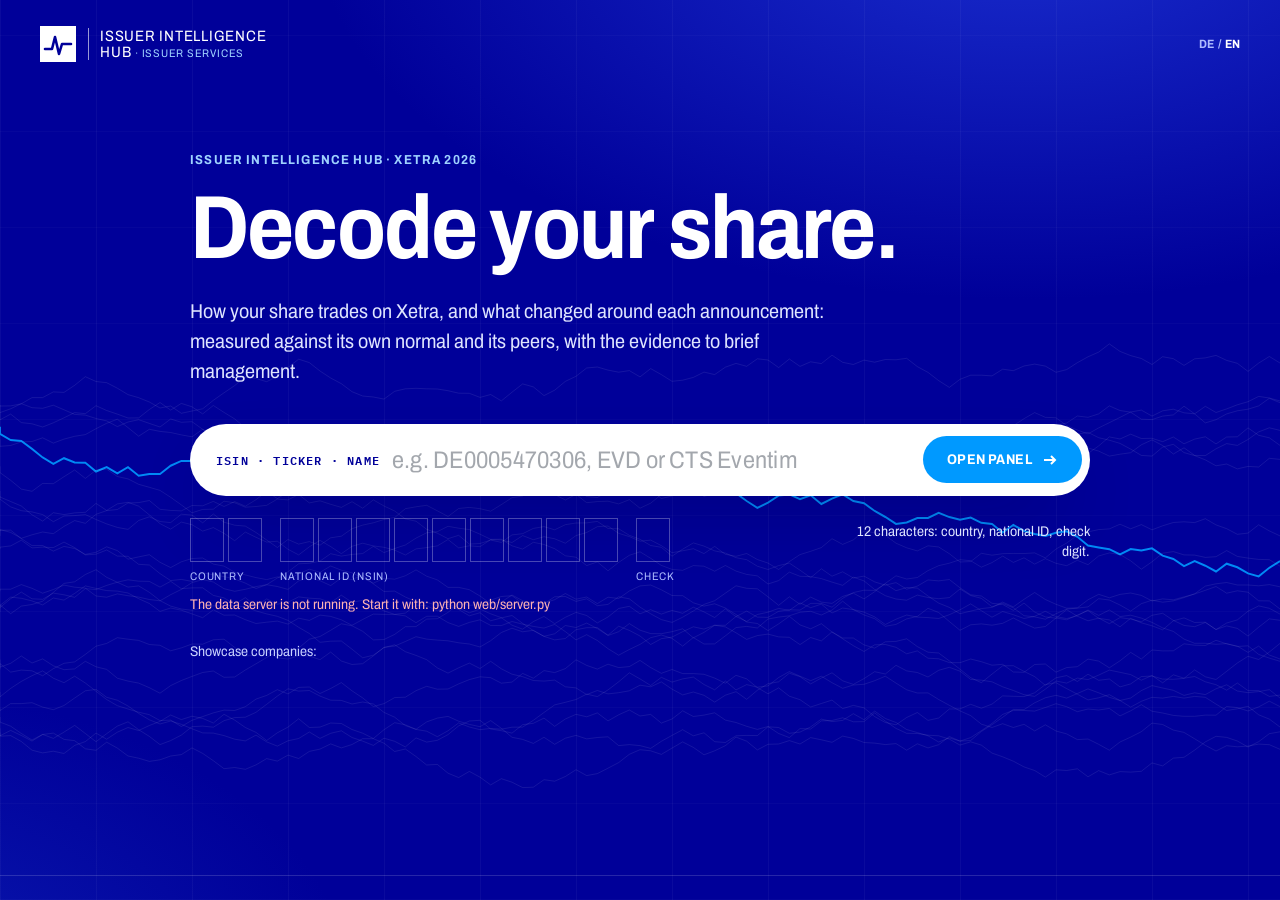
==== commit d9275f52: "revert(web): restore the previous web UI (the UI work goes to Alper) Team decision: Alper owns the U" ====
--- a/web/index.html
+++ b/web/index.html
@@ -4,13 +4,80 @@
 <meta charset="utf-8">
 <meta name="viewport" content="width=device-width, initial-scale=1">
 <title>Issuer Intelligence Hub</title>
-<meta name="description" content="How your share trades on Xetra, and what changed around each announcement.">
+<meta name="description" content="Decode your share price: Xetra trading insights and event impact cards for listed companies.">
+<link rel="preconnect" href="https://fonts.googleapis.com">
+<link rel="preconnect" href="https://fonts.gstatic.com" crossorigin>
+<link href="https://fonts.googleapis.com/css2?family=Archivo:wdth,wght@62..125,300..800&family=IBM+Plex+Mono:wght@400;500;600&display=swap" rel="stylesheet">
 <link rel="stylesheet" href="app.css">
 </head>
 <body>
-<header id="top"></header>
-<main id="main"></main>
-<aside id="dock" hidden></aside>
+
+<!-- ISIN entry: the first thing an IR user sees -->
+<section id="gate" aria-label="Enter your ISIN">
+  <svg class="bg" id="gate-bg" preserveAspectRatio="none" aria-hidden="true"></svg>
+  <div class="g-top">
+    <div class="g-brand">
+      <svg width="36" height="36" viewBox="0 0 36 36" aria-hidden="true"><rect width="36" height="36" fill="#fff"/><polyline points="5,23 12,23 15,11 19,28 22,18 31,18" fill="none" stroke="#000099" stroke-width="2.6" stroke-linejoin="round" stroke-linecap="round"/></svg>
+      <span class="word"><span>Issuer Intelligence</span><span>Hub <em>· Issuer Services</em></span></span>
+    </div>
+    <span class="lang"><button data-act="lang" data-v="de">DE</button>/<button data-act="lang" data-v="en">EN</button></span>
+  </div>
+  <div class="g-main">
+    <div class="g-kicker" id="g-kicker"></div>
+    <h1 class="g-title" id="g-title"></h1>
+    <p class="g-sub" id="g-sub"></p>
+    <form class="g-form" id="g-form" autocomplete="off">
+      <div class="g-field">
+        <span class="lbl" aria-hidden="true">ISIN · TICKER · NAME</span>
+        <input id="g-in" spellcheck="false" aria-label="ISIN, ticker or company name" aria-autocomplete="list" aria-controls="g-sugg">
+        <button class="pill" id="g-go" type="submit"><span id="g-go-t"></span> <svg class="arr" width="16" height="16" viewBox="0 0 16 16"><path d="M2 8h11M9 4l4 4-4 4" fill="none" stroke="currentColor" stroke-width="2"/></svg></button>
+      </div>
+      <ul class="sugg" id="g-sugg" role="listbox"></ul>
+      <div class="anat" id="g-anat" aria-hidden="true"></div>
+      <div class="g-err" id="g-err" role="alert"></div>
+    </form>
+    <div class="g-picks" id="g-picks"></div>
+  </div>
+  <div class="tape" id="g-tape" aria-hidden="true"></div>
+  <div class="loader" id="g-load" aria-live="polite"><div class="box"><div class="nm" id="gl-nm"></div><ol id="gl-steps"></ol><div class="bar"><i id="gl-bar"></i></div></div></div>
+</section>
+
+<!-- Company workspace -->
+<div id="ws" class="hidden">
+  <div class="util"><div class="wrap">
+    <span class="stamp" id="stamp"></span>
+    <span class="ai" id="ai-dot"><i></i><span></span></span>
+    <span class="clock" id="clock"></span>
+    <span class="lang"><button data-act="lang" data-v="de">DE</button>/<button data-act="lang" data-v="en">EN</button></span>
+  </div></div>
+  <header class="top"><div class="wrap">
+    <div class="hdr">
+      <a class="brand" href="#" data-go="dashboard" aria-label="Dashboard">
+        <svg viewBox="0 0 36 36" aria-hidden="true"><rect width="36" height="36" fill="#000099"/><polyline points="5,23 12,23 15,11 19,28 22,18 31,18" fill="none" stroke="#0099ff" stroke-width="2.6" stroke-linejoin="round" stroke-linecap="round"/></svg>
+        <span class="word"><span>Issuer Intelligence</span><span>Hub <em>· Issuer Services</em></span></span>
+      </a>
+      <div class="co" id="co"></div>
+    </div>
+    <nav class="main" id="nav" aria-label="Main"></nav>
+  </div></header>
+  <main id="app"></main>
+  <footer><div class="wrap" id="foot"></div></footer>
+</div>
+
+<!-- IR analyst: the agent (ai/agent.py), on every page -->
+<aside id="dock" class="dock hidden" aria-label="IR analyst">
+  <button class="dock-fab" id="dock-fab" data-act="dock" aria-controls="dock-panel"></button>
+  <div class="dock-panel" id="dock-panel" role="dialog" aria-labelledby="dock-head">
+    <header class="dock-head" id="dock-head"></header>
+    <div class="dock-ctx" id="dock-ctx"></div>
+    <div class="dock-log" id="dock-log" aria-live="polite"></div>
+    <div class="dock-sugg" id="dock-sugg"></div>
+    <form class="dock-in" id="dockf" autocomplete="off"><input id="dockq" aria-label="Question" maxlength="1000"><button type="submit" aria-label="Ask"><svg width="16" height="16" viewBox="0 0 16 16"><path d="M2 8h11M9 4l4 4-4 4" fill="none" stroke="currentColor" stroke-width="2"/></svg></button></form>
+  </div>
+</aside>
+
+<div id="tip" role="tooltip"></div>
+<div id="toast" role="status"></div>
 <script src="app.js"></script>
 </body>
 </html>
--- a/web/app.css
+++ b/web/app.css
@@ -1,102 +1,539 @@
-/* Issuer Intelligence Hub: simple UI. One font, neutral background, one accent, short transitions only. */
-:root{--bg:#f5f6f8;--card:#fff;--ink:#111827;--mute:#5b6472;--line:#e3e6eb;--soft:#eef1f5;--accent:#1d4ed8;--accent-soft:#e8eefc;
-  --down:#b4530f;--up:#1d4ed8;--bar:#c3cad5;--r:10px}
+/* Issuer Intelligence Hub, web front end.
+   Look: the Deutsche Börse web family (tokens measured on deutsche-boerse.com, 11 Nov 2026):
+   navy #000099 headings, sky #0099ff pill buttons, body #404040, tiles #f5f5f5, square corners. */
+:root{
+  --navy:#000099; --navy-2:#00007a; --sky:#0099ff; --sky-2:#0084e0; --sky-soft:#d7ebff; --sky-wash:#f3f9ff;
+  --ink:#404040; --ink-strong:#181813; --mute:#6f6f6f; --faint:#9b9b9b;
+  --rule:#e6e6e6; --rule-2:#bdbdbd; --tile:#f5f5f5; --paper:#fff;
+  --up:#2f9a41; --down:#d4202a; --graphite:#8c9198; --bar:#cfd3da;
+  --font:"News Gothic","News Gothic BT Web",Archivo,"Helvetica Neue",Arial,sans-serif;
+  --mono:"IBM Plex Mono",ui-monospace,Menlo,Consolas,monospace;
+  --ease:cubic-bezier(.2,.7,.1,1); --ease-io:cubic-bezier(.65,0,.35,1);
+  --wrap:1220px;
+  color-scheme:light;
+}
 *{box-sizing:border-box}
-html{font-size:15px}
-body{margin:0;background:var(--bg);color:var(--ink);font-family:Inter,"Segoe UI",system-ui,-apple-system,Arial,sans-serif;line-height:1.5;
-  font-variant-numeric:tabular-nums;-webkit-font-smoothing:antialiased}
-a{color:var(--accent);text-decoration:none}a:hover{text-decoration:underline}
-button,input,select{font:inherit;color:inherit}
-h1,h2,h3,p{margin:0}
-.wrap{max-width:1120px;margin:0 auto;padding:0 24px}
-
-/* top bar */
-#top{background:var(--card);border-bottom:1px solid var(--line);position:sticky;top:0;z-index:20}
-.bar{display:flex;align-items:center;gap:8px 12px;flex-wrap:wrap;padding-top:10px;padding-bottom:10px;max-width:1280px}
-.brand{font-weight:700;letter-spacing:-.01em;white-space:nowrap}
-.nav{display:flex;gap:2px}
-.nav button{border:0;background:none;padding:8px 10px;border-radius:6px;color:var(--mute);font-weight:500;cursor:pointer}
-.nav button[aria-current=page]{color:var(--accent);background:var(--accent-soft);font-weight:600}
-.picker{position:relative;flex:1 1 180px;min-width:0;max-width:300px}
-.picker input{width:100%;height:36px;padding:0 12px;border:1px solid var(--line);border-radius:8px;background:var(--bg)}
-.picker input:focus{outline:2px solid var(--accent);outline-offset:-1px;background:#fff}
-.sugg{position:absolute;left:0;right:0;top:40px;margin:0;padding:4px;list-style:none;background:#fff;border:1px solid var(--line);border-radius:8px;
-  box-shadow:0 8px 24px rgba(17,24,39,.08);max-height:320px;overflow:auto;z-index:30}
-.sugg li{display:flex;justify-content:space-between;gap:10px;padding:7px 9px;border-radius:6px;cursor:pointer}
-.sugg li[aria-selected=true],.sugg li:hover{background:var(--accent-soft)}
-.sugg small{color:var(--mute);white-space:nowrap}
-.sugg .off{opacity:.55}
-.grow{flex:1 1 0}
-.seg{display:inline-flex;border:1px solid var(--line);border-radius:8px;overflow:hidden;background:#fff}
-.seg button{border:0;background:none;height:34px;padding:0 11px;color:var(--mute);cursor:pointer;font-weight:500}
-.seg button[aria-pressed=true]{background:var(--accent-soft);color:var(--accent);font-weight:600}
-.btn{display:inline-flex;align-items:center;justify-content:center;height:36px;padding:0 14px;border-radius:8px;border:1px solid var(--line);background:#fff;
-  font-weight:600;cursor:pointer;white-space:nowrap;color:var(--ink)}
-.btn:hover{text-decoration:none;border-color:#c9cfd8}
-.btn.primary{background:var(--accent);border-color:var(--accent);color:#fff}
-.btn.small{height:30px;padding:0 10px;font-size:13px}
-.btn[disabled]{opacity:.5;cursor:default}
-
-/* page */
-#main{padding:26px 0 80px}
-.stack{display:flex;flex-direction:column;gap:18px}
-.card{background:var(--card);border:1px solid var(--line);border-radius:var(--r);padding:20px 22px}
-.sec-h{display:flex;align-items:baseline;justify-content:space-between;gap:12px;flex-wrap:wrap;margin-bottom:12px}
-h1{font-size:28px;line-height:1.2;letter-spacing:-.02em}
-h2{font-size:17px;letter-spacing:-.01em}
-.sub{color:var(--mute);font-size:13.5px}
-.meta{color:var(--mute);display:flex;gap:6px 14px;flex-wrap:wrap;margin-top:4px}
-.grey{color:#8a93a1;font-size:12.5px}
-.tiles{display:grid;grid-template-columns:repeat(4,minmax(0,1fr));gap:12px;margin-top:16px}
-.tile{background:var(--card);border:1px solid var(--line);border-radius:var(--r);padding:14px 16px}
-.tile .k{color:var(--mute);font-size:12.5px}
-.tile .v{font-size:24px;font-weight:700;letter-spacing:-.02em;margin-top:2px}
-.tile .s{color:var(--mute);font-size:13px}
-.neg{color:var(--down)}.pos{color:var(--up)}
-table{width:100%;border-collapse:collapse;font-size:14px}
-th{font-weight:500;color:var(--mute);text-align:left;padding:8px 10px 8px 0;border-bottom:1px solid var(--line);font-size:12.5px;white-space:nowrap}
-td{padding:10px 10px 10px 0;border-bottom:1px solid var(--soft);vertical-align:top}
-tr:last-child td{border-bottom:0}
-th.r,td.r{text-align:right;padding-right:0;padding-left:10px}
-tr.go{cursor:pointer}tr.go:hover td{background:#fafbfc}
-.scroll{overflow-x:auto}
-.tag{display:inline-block;font-size:11.5px;font-weight:600;padding:2px 7px;border-radius:5px;background:var(--soft);color:#3b4350;white-space:nowrap}
-.tag.warn{background:#fdf0e3;color:#8a3b08}
-.note{color:var(--mute);font-size:12.5px;margin-top:10px}
-.chips{display:flex;gap:8px;flex-wrap:wrap}
-.chip{border:1px solid var(--line);background:#fff;border-radius:999px;padding:7px 13px;cursor:pointer}
-.chip:hover{border-color:var(--accent)}
-.empty{padding:70px 0;text-align:center}
-.empty h1{margin-bottom:8px}
-.empty .chips{justify-content:center;margin-top:20px}
-svg.chart{display:block;width:100%;height:auto}
-.mk{cursor:pointer}
-details summary{cursor:pointer;color:var(--accent);font-weight:600;margin-top:10px}
-.two{display:grid;grid-template-columns:repeat(2,minmax(0,1fr));gap:18px}
-.kv{display:flex;justify-content:space-between;gap:12px;padding:6px 0;border-bottom:1px solid var(--soft)}
-.kv:last-child{border-bottom:0}
-.back{color:var(--mute);font-size:13.5px}
-.claims{display:flex;gap:8px;flex-wrap:wrap}
-.verdict{margin-top:14px;padding:14px 16px;border-radius:8px;background:var(--soft)}
-.verdict b.v{display:inline-block;margin-right:8px}
-.skel{height:14px;border-radius:4px;background:var(--soft);margin:8px 0}
-.steps{display:grid;grid-template-columns:repeat(4,minmax(0,1fr));gap:12px}
-.step b{display:block;font-size:13px;color:var(--accent);margin-bottom:4px}
-.ideas{display:grid;grid-template-columns:repeat(3,minmax(0,1fr));gap:12px}
-.form{display:grid;grid-template-columns:repeat(4,minmax(0,1fr)) auto;gap:8px;margin-top:10px}
-.form input,.form select,.field{height:36px;padding:0 10px;border:1px solid var(--line);border-radius:8px;background:#fff;min-width:0}
-
-/* assistant */
-#dock{position:fixed;right:18px;bottom:18px;width:380px;max-width:calc(100vw - 36px);max-height:70vh;display:flex;flex-direction:column;background:#fff;
-  border:1px solid var(--line);border-radius:12px;box-shadow:0 12px 36px rgba(17,24,39,.14);z-index:40}
-#dock[hidden]{display:none}
-.dock-h{display:flex;justify-content:space-between;align-items:center;padding:12px 14px;border-bottom:1px solid var(--line);font-weight:600}
-.dock-b{padding:12px 14px;overflow:auto;display:flex;flex-direction:column;gap:10px}
-.msg{padding:9px 11px;border-radius:8px;background:var(--soft);white-space:pre-wrap}
-.msg.q{background:var(--accent-soft);align-self:flex-end}
-.dock-f{display:flex;gap:8px;padding:10px 14px;border-top:1px solid var(--line)}
-.dock-f input{flex:1;min-width:0;height:36px;padding:0 10px;border:1px solid var(--line);border-radius:8px}
-
-@media (max-width:820px){.tiles,.two,.steps,.ideas{grid-template-columns:repeat(2,minmax(0,1fr))}.form{grid-template-columns:1fr 1fr}}
-@media (max-width:520px){.tiles,.two,.steps,.ideas{grid-template-columns:1fr}.wrap{padding:0 14px}}
-@media print{#top,#dock{display:none}}
+html{-webkit-text-size-adjust:100%}
+body{margin:0;background:var(--paper);color:var(--ink);font:400 16px/1.5 var(--font);font-stretch:88%;-webkit-font-smoothing:antialiased}
+a{color:inherit;text-decoration:none}
+button,input,select{font:inherit;font-stretch:88%;color:inherit}
+button{background:none;border:0;padding:0;cursor:pointer}
+:focus-visible{outline:2px solid var(--sky);outline-offset:3px}
+svg text{font-family:var(--font);font-stretch:88%}
+.wrap{max-width:var(--wrap);margin:0 auto;padding:0 32px}
+.mono{font-family:var(--mono);font-stretch:100%}
+.num,.tbl td{font-variant-numeric:tabular-nums}
+.m{color:var(--mute)}
+.up{color:var(--up)} .dn{color:var(--down)} .nt{color:var(--navy)}
+.hidden{display:none!important}
+
+/* ================= ISIN entry (gate) ================= */
+#gate{position:fixed;inset:0;z-index:100;color:#fff;overflow:hidden;view-transition-name:band;
+  background:radial-gradient(1100px 600px at 80% -10%,#1a2ed0 0%,rgba(26,46,208,0) 65%),radial-gradient(800px 500px at -10% 110%,#0a1ab0 0%,rgba(10,26,176,0) 60%),var(--navy)}
+#gate::before{content:"";position:absolute;inset:0;background:repeating-linear-gradient(90deg,rgba(255,255,255,.04) 0 1px,transparent 1px 96px),repeating-linear-gradient(0deg,rgba(255,255,255,.025) 0 1px,transparent 1px 96px);pointer-events:none}
+#gate .bg{position:absolute;inset:0;width:100%;height:100%;pointer-events:none}
+#gate .bg path{fill:none;stroke:#fff;stroke-opacity:.09;stroke-width:1;stroke-dasharray:1;stroke-dashoffset:1;animation:draw 3.2s var(--ease-io) forwards}
+#gate .bg path.hot{stroke:var(--sky);stroke-opacity:.9;stroke-width:2;animation:draw 3.6s var(--ease-io) .5s forwards,glow 4s ease-in-out 4s infinite}
+@keyframes glow{50%{stroke-opacity:.45}}
+.g-top{position:relative;z-index:2;display:flex;justify-content:space-between;align-items:center;padding:26px 40px}
+.g-brand{display:flex;align-items:center;gap:12px;opacity:0;animation:rise .8s var(--ease) .1s forwards}
+.g-brand .word{border-left:1px solid rgba(255,255,255,.6);padding-left:11px;font-size:15px;line-height:1.08;letter-spacing:.05em;text-transform:uppercase}
+.g-brand .word span{display:block}
+.g-brand .word em{font-style:normal;color:#9fd2ff;font-size:11px;letter-spacing:.07em}
+.g-top .lang{opacity:0;animation:rise .8s var(--ease) .2s forwards}
+.g-main{position:relative;z-index:2;max-width:980px;margin:0 auto;padding:7vh 40px 0}
+.g-kicker{font-size:13px;font-weight:700;letter-spacing:.09em;text-transform:uppercase;color:#9fd2ff;opacity:0;animation:rise .8s var(--ease) .25s forwards}
+.g-title{font-size:clamp(46px,7vw,92px);line-height:.98;font-weight:700;letter-spacing:-.02em;margin:14px 0 18px;view-transition-name:band-title}
+.g-title .w{display:inline-block;overflow:hidden;vertical-align:bottom;padding-bottom:.06em}
+.g-title .w>span{display:inline-block;transform:translateY(105%);animation:wordUp .9s var(--ease) forwards;animation-delay:calc(.35s + var(--i)*.09s)}
+@keyframes wordUp{to{transform:none}}
+.g-sub{font-size:20px;color:#dfe5ff;max-width:34em;margin:0 0 38px;opacity:0;animation:rise .8s var(--ease) .75s forwards}
+@keyframes rise{from{opacity:0;transform:translateY(14px)}to{opacity:1;transform:none}}
+.g-form{position:relative;opacity:0;animation:rise .9s var(--ease) .9s forwards}
+.g-field{display:flex;align-items:center;gap:12px;background:#fff;color:var(--ink-strong);padding:8px 8px 8px 26px;border-radius:100px;box-shadow:0 30px 70px -30px rgba(0,0,40,.8);transition:box-shadow .3s}
+.g-field:focus-within{box-shadow:0 0 0 5px rgba(0,153,255,.45),0 30px 70px -30px rgba(0,0,40,.8)}
+.g-field .lbl{font:600 12px var(--mono);letter-spacing:.1em;color:var(--navy);flex:none}
+.g-field input{flex:1;min-width:0;border:0;outline:0;background:transparent;font-size:24px;padding:10px 0;letter-spacing:.01em}
+.g-field input::placeholder{color:#a3a7ad}
+.anat{display:flex;gap:18px;margin-top:22px;align-items:flex-start}
+.anat .grp{display:flex;flex-direction:column;gap:6px}
+.anat .cells{display:flex;gap:4px}
+.anat .cell{width:34px;height:44px;border:1px solid rgba(255,255,255,.28);display:grid;place-items:center;font:500 22px var(--mono);color:#fff;transition:border-color .3s,background .3s}
+.anat .cell.on{border-color:rgba(255,255,255,.75);animation:flip .45s var(--ease) both;animation-delay:calc(var(--i)*35ms)}
+.anat .cell.ok{background:rgba(0,153,255,.25);border-color:var(--sky)}
+.anat .cell.bad{background:rgba(212,32,42,.3);border-color:#ff7a7a}
+@keyframes flip{from{transform:rotateX(90deg);opacity:0}to{transform:none;opacity:1}}
+.anat .cap{font-size:11px;letter-spacing:.07em;text-transform:uppercase;color:#aebcff}
+.anat .verdict{margin-left:auto;align-self:center;font-size:14px;color:#dfe5ff;max-width:260px;text-align:right}
+.anat .verdict b{color:#fff}
+.sugg{position:absolute;left:0;right:0;top:78px;z-index:5;background:#fff;color:var(--ink);list-style:none;margin:0;padding:6px 0;box-shadow:0 30px 60px -20px rgba(0,0,40,.6);max-height:340px;overflow:auto;opacity:0;transform:translateY(-6px);pointer-events:none;transition:opacity .2s,transform .3s var(--ease)}
+.sugg.on{opacity:1;transform:none;pointer-events:auto}
+.sugg li{display:grid;grid-template-columns:64px 1fr auto;gap:14px;align-items:center;padding:10px 20px;cursor:pointer;transition:background .15s}
+.sugg li[aria-selected=true]{background:var(--sky-wash);box-shadow:inset 3px 0 0 var(--sky)}
+.sugg .tk{font:700 13px var(--mono);color:var(--navy);border:1.5px solid var(--navy);text-align:center;padding:2px 0}
+.sugg .nm b{color:var(--ink-strong)}
+.sugg .nm small{display:block;color:var(--mute);font:12px var(--mono)}
+.sugg .ix{font-size:12px;font-weight:700;color:var(--mute)}
+.g-picks{display:flex;gap:10px;flex-wrap:wrap;align-items:center;margin-top:26px;font-size:14px;color:#c9d2ff;opacity:0;animation:rise .8s var(--ease) 1.05s forwards}
+.g-picks button{border:1px solid rgba(255,255,255,.4);border-radius:100px;padding:7px 14px;color:#fff;transition:background .2s,border-color .2s}
+.g-picks button:hover{background:rgba(255,255,255,.1);border-color:#fff}
+.g-picks b{font-family:var(--mono);margin-right:6px}
+.tape{position:absolute;left:0;right:0;bottom:0;z-index:2;border-top:1px solid rgba(255,255,255,.15);overflow:hidden;white-space:nowrap;font:12px var(--mono);color:#aebcff;padding:12px 0;opacity:0;animation:rise 1s var(--ease) 1.2s forwards}
+.tape .run{display:inline-block;animation:tape 120s linear infinite}
+.tape span{margin-right:28px}
+.tape b{color:#fff;font-weight:500}
+@keyframes tape{to{transform:translateX(-50%)}}
+.loader{position:absolute;inset:0;z-index:4;display:grid;place-items:center;background:rgba(0,0,120,.55);backdrop-filter:blur(6px);opacity:0;pointer-events:none;transition:opacity .35s}
+.loader.on{opacity:1;pointer-events:auto}
+.loader .box{min-width:340px}
+.loader .nm{font-size:30px;font-weight:700;margin-bottom:16px}
+.loader ol{list-style:none;margin:0;padding:0;font-size:15px;color:#c9d2ff}
+.loader li{display:flex;gap:12px;align-items:center;padding:6px 0;opacity:.35;transition:opacity .3s}
+.loader li.on{opacity:1;color:#fff}
+.loader li i{width:14px;height:14px;border-radius:50%;border:2px solid currentColor;flex:none}
+.loader li.on i{border-color:var(--sky);border-top-color:transparent;animation:spin .8s linear infinite}
+.loader li.done i{background:var(--sky);border-color:var(--sky);animation:none}
+.loader .bar{height:2px;background:rgba(255,255,255,.2);margin-top:18px;overflow:hidden}
+.loader .bar i{display:block;height:100%;width:0;background:var(--sky);transition:width .5s var(--ease)}
+@keyframes spin{to{transform:rotate(360deg)}}
+.g-err{color:#ffb3b3;margin-top:10px;min-height:1.5em;font-size:14px}
+
+/* ================= workspace chrome ================= */
+.util{height:34px;overflow:hidden;transition:height .4s var(--ease)}
+.util .wrap{height:34px;display:flex;justify-content:flex-end;align-items:center;gap:22px;font-size:12px;font-weight:700;letter-spacing:.03em;text-transform:uppercase;color:var(--ink-strong)}
+.util .stamp,.util .clock{font-weight:400;color:var(--mute);text-transform:none;letter-spacing:0}
+.util .stamp{margin-right:auto}
+.util .ai{display:flex;gap:7px;align-items:center;font-weight:400;text-transform:none;letter-spacing:0;color:var(--mute)}
+.util .ai i{width:8px;height:8px;border-radius:50%;background:var(--faint)}
+.util .ai.on i{background:var(--sky);box-shadow:0 0 0 4px var(--sky-soft)}
+.lang{display:flex;gap:4px;align-items:center;color:var(--mute);font-size:12px;font-weight:700}
+.lang button{font-weight:700;color:var(--mute);transition:color .2s}
+.lang button[aria-pressed=true]{color:var(--navy)}
+#gate .lang,#gate .lang button{color:#aebcff}
+#gate .lang button[aria-pressed=true]{color:#fff}
+header.top{position:sticky;top:0;z-index:50;background:rgba(255,255,255,.97);backdrop-filter:saturate(1.3) blur(10px);transition:box-shadow .3s}
+body.scrolled .util{height:0}
+body.scrolled header.top{box-shadow:0 1px 0 var(--rule),0 10px 30px -24px rgba(0,0,60,.35)}
+.hdr{display:flex;align-items:center;justify-content:space-between;gap:24px;padding-top:4px}
+.brand{display:flex;align-items:center;gap:12px;flex:none}
+.brand svg{width:34px;height:34px;transition:width .4s var(--ease),height .4s var(--ease)}
+body.scrolled .brand svg{width:28px;height:28px}
+.brand .word{border-left:1px solid var(--ink);padding-left:11px;font-size:15px;line-height:1.08;letter-spacing:.05em;text-transform:uppercase}
+.brand .word span{display:block}
+.brand .word em{font-style:normal;color:var(--mute);font-size:11px;letter-spacing:.07em}
+.co{position:relative}
+.co-btn{display:flex;align-items:center;gap:14px;padding:6px 10px 6px 6px;border:1px solid var(--rule-2);transition:border-color .2s,background .2s;text-align:left}
+.co-btn:hover{border-color:var(--navy);background:var(--sky-wash)}
+.co-btn .tk{background:var(--navy);color:#fff;font:600 14px var(--mono);padding:8px 10px;letter-spacing:.04em}
+.co-btn b{display:block;color:var(--ink-strong);font-size:15px;line-height:1.2}
+.co-btn small{font:12px var(--mono);color:var(--mute)}
+.co-btn .chev{transition:transform .35s var(--ease);color:var(--sky)}
+.co-btn[aria-expanded=true] .chev{transform:rotate(180deg)}
+.co-pop{position:absolute;right:0;top:calc(100% + 8px);width:420px;background:#fff;box-shadow:0 30px 60px -20px rgba(0,0,60,.45);border-top:3px solid var(--navy);z-index:60;opacity:0;transform:translateY(-6px);pointer-events:none;transition:opacity .2s,transform .3s var(--ease)}
+.co-pop.on{opacity:1;transform:none;pointer-events:auto}
+.co-pop input{width:100%;border:0;border-bottom:1px solid var(--rule);padding:16px 18px;font-size:16px;outline:0}
+.co-pop .sugg{position:static;box-shadow:none;opacity:1;transform:none;pointer-events:auto;max-height:300px}
+.co-pop .back{display:flex;justify-content:space-between;width:100%;padding:12px 18px;border-top:1px solid var(--rule);font-size:13px;font-weight:700;color:var(--sky);text-transform:uppercase;letter-spacing:.04em}
+nav.main{position:relative;display:flex;gap:34px;margin-top:10px;overflow-x:auto;scrollbar-width:none}
+nav.main::-webkit-scrollbar{display:none}
+nav.main button{flex:none;font-size:14px;font-weight:700;letter-spacing:.02em;text-transform:uppercase;color:var(--ink-strong);padding:12px 0 15px;transition:color .25s}
+nav.main button:hover,nav.main button[aria-current=page]{color:var(--navy)}
+nav.main .n{font-weight:400;color:var(--faint);margin-right:6px;font-size:12px}
+.nav-ind{position:absolute;bottom:0;left:0;height:3px;width:0;background:var(--sky);transition:left .55s var(--ease),width .55s var(--ease);view-transition-name:navind}
+
+/* ================= navy band ================= */
+.band{position:relative;overflow:hidden;color:#fff;background:radial-gradient(900px 420px at 88% -10%,#1426c4 0%,rgba(20,38,196,0) 70%),var(--navy);view-transition-name:band}
+.band::after{content:"";position:absolute;inset:0;background:repeating-linear-gradient(90deg,rgba(255,255,255,.035) 0 1px,transparent 1px 96px);pointer-events:none}
+.band-in{position:relative;z-index:1;padding-top:36px;padding-bottom:36px}
+.band h1{margin:0;font-weight:700;font-size:52px;line-height:1.02;letter-spacing:-.012em;width:fit-content;view-transition-name:band-title}
+.band .kicker{font-size:13px;font-weight:700;letter-spacing:.07em;text-transform:uppercase;color:#9fd2ff;margin-bottom:12px}
+.band .kicker b{color:#fff;font-family:var(--mono);font-weight:500;letter-spacing:.04em}
+.band-acts{margin:22px 0 0}
+.band .lede{font-size:19px;line-height:1.45;color:#e8ecff;max-width:44em;margin:14px 0 0}
+.band .row{display:flex;justify-content:space-between;align-items:flex-end;gap:28px;flex-wrap:wrap}
+.facts{display:grid;grid-template-columns:repeat(5,1fr);margin:34px 0 0;border-top:1px solid rgba(255,255,255,.4)}
+.facts div{padding:14px 18px 0 0;min-width:0}
+.facts div+div{padding-left:18px;border-left:1px solid rgba(255,255,255,.16)}
+.facts dt{font-size:13px;color:#aebcff}
+.facts dd{margin:4px 0 0;font-size:24px;font-weight:700;letter-spacing:-.01em;white-space:nowrap;overflow:hidden;text-overflow:ellipsis}
+.facts dd small{font-size:13px;font-weight:400;color:#c9d2ff;margin-left:4px}
+
+/* ================= buttons ================= */
+.pill{display:inline-flex;align-items:center;gap:10px;background:var(--sky);color:#fff;font-weight:700;font-size:14px;letter-spacing:.03em;text-transform:uppercase;padding:13px 24px;border-radius:100px;transition:background .25s,opacity .25s;white-space:nowrap}
+.pill:hover{background:var(--sky-2)}
+.pill:disabled{opacity:.5;cursor:default}
+.pill .arr{transition:transform .4s var(--ease)}
+.pill:hover .arr{transform:translateX(5px)}
+.pill--ghost{background:transparent;box-shadow:inset 0 0 0 1.5px rgba(255,255,255,.65)}
+.pill--ghost:hover{background:rgba(255,255,255,.1)}
+.pill--line{background:transparent;color:var(--sky);box-shadow:inset 0 0 0 1.5px var(--sky)}
+.pill--line:hover{background:var(--sky-wash)}
+.pill--sm{padding:8px 16px;font-size:12px}
+.link{color:var(--sky);font-weight:700;display:inline-flex;gap:8px;align-items:center}
+.link .arr{transition:transform .4s var(--ease)}
+.link:hover .arr{transform:translateX(4px)}
+.seg{display:inline-flex;border:1px solid var(--rule-2);border-radius:100px;padding:3px;background:#fff;position:relative;flex-wrap:nowrap}
+.seg button{position:relative;z-index:1;padding:6px 14px;border-radius:100px;font-size:12px;font-weight:700;letter-spacing:.03em;text-transform:uppercase;color:var(--mute);transition:color .3s;white-space:nowrap}
+.seg button[aria-pressed=true]{color:#fff}
+.seg .th{position:absolute;top:3px;bottom:3px;border-radius:100px;background:var(--navy);transition:left .45s var(--ease),width .45s var(--ease)}
+
+/* ================= sections ================= */
+.content{padding:4px 0 90px}
+.sec{padding-top:56px}
+.h2{margin:0;color:var(--navy);font-size:26px;line-height:1.15;font-weight:700;letter-spacing:.005em;text-transform:uppercase}
+.h3{margin:0 0 6px;color:var(--navy);font-size:17px;font-weight:700;text-transform:uppercase;letter-spacing:.01em}
+.sec-head{display:flex;justify-content:space-between;align-items:flex-end;gap:20px;flex-wrap:wrap;margin-bottom:20px}
+.sec-note{color:var(--mute);font-size:14px;margin:6px 0 0}
+.cols{display:grid;grid-template-columns:1fr 1fr;gap:64px}
+.cols-21{display:grid;grid-template-columns:1.6fr 1fr;gap:56px}
+.legend{display:flex;gap:18px;flex-wrap:wrap;font-size:13px;color:var(--mute);align-items:center}
+.legend i{display:inline-block;width:18px;height:2px;background:var(--navy);vertical-align:middle;margin-right:7px}
+.legend i.g{background:var(--graphite)}
+.legend i.b{height:10px;width:8px}
+.verdict{font-size:20px;line-height:1.4;color:var(--ink-strong);margin:0 0 18px;max-width:36em}
+.verdict b{color:var(--navy)}
+.tbl{width:100%;border-collapse:collapse;font-size:15.5px}
+.tbl th{font-size:12px;font-weight:700;letter-spacing:.05em;text-transform:uppercase;color:var(--mute);text-align:left;padding:0 10px 9px 4px;border-bottom:1px solid var(--ink);white-space:nowrap}
+.tbl td{padding:11px 10px 11px 4px;border-bottom:1px solid var(--rule-2);color:var(--ink-strong);vertical-align:middle}
+.tbl .r{text-align:right;white-space:nowrap}
+.tbl td.ic{width:30px;padding-right:0}
+.tbl tr.go{cursor:pointer;transition:background .2s}
+.tbl tr.go td:first-child{transition:box-shadow .3s var(--ease)}
+.tbl tr.go:hover{background:var(--sky-wash)}
+.tbl tr.go:hover td:first-child{box-shadow:inset 3px 0 0 var(--sky)}
+.tbl tr.me td{background:var(--sky-wash);font-weight:700}
+.tag{display:inline-block;font:600 11px var(--mono);letter-spacing:.04em;color:var(--navy);border:1px solid var(--navy);padding:1px 6px;white-space:nowrap}
+.tag.s{color:var(--sky);border-color:var(--sky)}
+.ar{width:16px;height:16px;display:inline-block;vertical-align:-3px}
+.chart{position:relative}
+.chart svg{display:block;width:100%;height:auto;overflow:visible}
+.chart .gl{stroke:var(--rule);stroke-width:1}
+.chart .zero{stroke:var(--rule-2);stroke-width:1;stroke-dasharray:3 3}
+.chart .ax{fill:var(--mute);font-size:12px}
+.chart .axb{fill:var(--ink-strong);font-size:12px;font-weight:700}
+.draw{stroke-dasharray:1;stroke-dashoffset:1}
+.in .draw{animation:draw 1.8s var(--ease-io) .1s forwards}
+.in .draw.d2{animation-delay:.4s}
+@keyframes draw{to{stroke-dashoffset:0}}
+.bar{transform:scaleY(0);transform-origin:bottom;transform-box:fill-box;transition:transform .8s var(--ease) calc(var(--i,0)*2.5ms)}
+.in .bar{transform:none}
+.barx{transform:scaleX(0);transform-origin:left;transform-box:fill-box;transition:transform 1s var(--ease) calc(.15s + var(--i,0)*.1s)}
+.barx.neg{transform-origin:right}
+.in .barx{transform:none}
+.ann{opacity:0}
+.in .ann{animation:annIn .6s var(--ease) forwards;animation-delay:calc(1.3s + var(--i,0)*.25s)}
+@keyframes annIn{from{opacity:0;transform:translateY(4px)}to{opacity:1;transform:none}}
+.xh{pointer-events:none;opacity:0;transition:opacity .15s}
+.xh.on{opacity:1}
+.hit{fill:transparent;cursor:crosshair}
+.rv{opacity:0;transform:translateY(22px);transition:opacity .85s var(--ease),transform .85s var(--ease);transition-delay:var(--d,0s)}
+.rv.in{opacity:1;transform:none}
+.empty{padding:40px 0;color:var(--mute);font-size:16px}
+.ruler{margin:14px 0 4px}
+.ruler .top{display:flex;justify-content:space-between;font-size:14px}
+.ruler .trk{position:relative;height:22px;margin-top:6px}
+.ruler .trk>*{position:absolute}
+.skel{background:linear-gradient(90deg,var(--tile) 0,#ececec 40%,var(--tile) 80%);background-size:200% 100%;animation:sk 1.2s linear infinite;min-height:120px}
+@keyframes sk{to{background-position:-200% 0}}
+
+/* ================= impact card page ================= */
+.ic-layout{display:grid;grid-template-columns:290px 1fr;gap:40px;align-items:start;margin-top:36px}
+.evlist{position:sticky;top:120px;max-height:calc(100vh - 140px);overflow:auto;border-top:1px solid var(--ink)}
+.evlist h4{margin:16px 0 6px;font-size:12px;font-weight:700;letter-spacing:.06em;text-transform:uppercase;color:var(--mute)}
+.evlist button{display:block;width:100%;text-align:left;padding:11px 10px 11px 12px;border-bottom:1px solid var(--rule);transition:background .2s,box-shadow .3s var(--ease)}
+.evlist button:hover{background:var(--sky-wash)}
+.evlist button[aria-current=true]{background:var(--sky-wash);box-shadow:inset 3px 0 0 var(--sky)}
+.evlist .d{display:flex;justify-content:space-between;gap:8px;font-size:14px;font-weight:700;color:var(--ink-strong)}
+.evlist .t{display:block;font-size:13px;color:var(--mute);line-height:1.35;margin-top:3px;display:-webkit-box;-webkit-line-clamp:2;-webkit-box-orient:vertical;overflow:hidden}
+.card{border:1px solid var(--rule-2);background:#fff;box-shadow:0 30px 60px -45px rgba(0,0,80,.45)}
+.card-head{background:var(--navy);color:#fff;padding:18px 28px;display:flex;justify-content:space-between;gap:20px;align-items:center;flex-wrap:wrap;position:relative;overflow:hidden}
+.card-head::after{content:"";position:absolute;inset:0;background:repeating-linear-gradient(90deg,rgba(255,255,255,.04) 0 1px,transparent 1px 64px);pointer-events:none}
+.card-head .id{font:500 12px var(--mono);letter-spacing:.08em;color:#9fd2ff}
+.card-head .ttl{font-size:13px;font-weight:700;letter-spacing:.08em;text-transform:uppercase}
+.card-head .timing{font-size:13px;color:#dfe5ff;text-align:right}
+.card-head .timing b{color:#fff}
+.card-title{padding:24px 28px 0;display:flex;justify-content:space-between;gap:24px;align-items:flex-start;flex-wrap:wrap}
+.card-title h2{margin:0;font-size:24px;line-height:1.25;color:var(--ink-strong);max-width:34em}
+.card-title .src{font-size:13px;color:var(--mute);margin-top:6px;display:flex;gap:12px;flex-wrap:wrap}
+.card-title .src a{color:var(--sky);font-weight:700}
+.card-sec{padding:26px 28px;border-top:1px solid var(--rule)}
+.card-top{display:grid;grid-template-columns:1fr 1.15fr;gap:40px;align-items:center}
+.big{font-size:96px;line-height:.92;font-weight:700;letter-spacing:-.025em}
+.big-cap{font-size:13px;font-weight:700;letter-spacing:.07em;text-transform:uppercase;color:var(--mute);margin-bottom:6px}
+.big-sub{font-size:16px;color:var(--ink);margin-top:10px}
+.pct-row{display:grid;grid-template-columns:150px 1fr 54px;gap:12px;align-items:center;padding:7px 0;font-size:14px}
+.pct-row .trk{height:8px;background:var(--tile);position:relative}
+.pct-row .trk i{position:absolute;left:0;top:0;bottom:0;background:var(--navy)}
+.pct-row .trk em{position:absolute;top:-4px;bottom:-4px;width:2px;background:var(--graphite)}
+.inst{display:grid;grid-template-columns:repeat(4,1fr)}
+.inst>div{padding:22px 22px 22px 0;min-width:0}
+.inst>div+div{padding-left:22px;border-left:1px solid var(--rule)}
+.inst .k{font-size:12px;font-weight:700;letter-spacing:.06em;text-transform:uppercase;color:var(--mute)}
+.inst .v{font-size:34px;font-weight:700;color:var(--navy);line-height:1.1;margin:6px 0 4px;letter-spacing:-.01em}
+.inst .s{font-size:13.5px;color:var(--ink)}
+.mini{height:6px;background:var(--tile);margin-top:12px;position:relative}
+.mini i{position:absolute;left:0;top:0;bottom:0;background:var(--navy)}
+.mini em{position:absolute;top:-4px;bottom:-4px;width:2px;background:var(--graphite)}
+.ai-box{background:var(--tile);padding:28px 30px;margin-top:28px;position:relative}
+.ai-box .head{display:flex;justify-content:space-between;align-items:center;gap:16px;flex-wrap:wrap}
+.ai-box .head .h2{font-size:22px}
+.ai-box .badge{font-size:12px;color:var(--mute);display:flex;gap:8px;align-items:center}
+.ai-box .badge i{width:8px;height:8px;border-radius:50%;background:var(--faint)}
+.ai-box .badge.on i{background:var(--sky)}
+.ai-text{font-size:18px;line-height:1.6;color:var(--ink-strong);margin:16px 0;min-height:3em}
+.ai-text.wait{color:var(--mute)}
+.caret{display:inline-block;width:2px;height:1.05em;background:var(--sky);vertical-align:-2px;margin-left:2px;animation:blink 1s steps(1) infinite}
+@keyframes blink{50%{opacity:0}}
+.check{display:flex;gap:10px;align-items:center;font-size:14px;color:var(--navy);font-weight:700}
+.check.warn{color:var(--down)}
+.ai-foot{display:flex;justify-content:space-between;align-items:center;gap:16px;flex-wrap:wrap;border-top:1px solid #dcdcdc;padding-top:14px}
+.flows .row{display:grid;grid-template-columns:140px 1fr 70px;align-items:center;gap:14px;padding:10px 0;border-bottom:1px solid var(--rule);font-size:14.5px}
+.flows .trk{position:relative;height:18px}
+.flows .trk::before{content:"";position:absolute;left:50%;top:-5px;bottom:-5px;width:1px;background:var(--ink)}
+.flows .b{position:absolute;top:3px;height:12px;background:var(--navy)}
+.flows .nm{position:absolute;top:-3px;width:2px;height:24px;background:var(--graphite)}
+
+/* ================= compare / assistant / report / ideas ================= */
+.filters{display:flex;gap:28px;flex-wrap:wrap;align-items:flex-end;font-size:28px;color:var(--ink-strong);line-height:1.4;margin:0 0 26px}
+.filters select{font:inherit;font-stretch:88%;font-weight:700;color:var(--navy);border:0;border-bottom:2px solid var(--sky);background:transparent url("data:image/svg+xml,%3Csvg xmlns='http://www.w3.org/2000/svg' width='14' height='14' viewBox='0 0 16 16'%3E%3Cpath d='M3 6l5 5 5-5' fill='none' stroke='%230099ff' stroke-width='2'/%3E%3C/svg%3E") no-repeat right 2px center;-webkit-appearance:none;appearance:none;padding:0 26px 0 2px;cursor:pointer;border-radius:0}
+.chips{display:flex;flex-wrap:wrap;gap:10px;margin:0 0 6px}
+.chips .pill{text-transform:none;letter-spacing:0;font-size:14px}
+.chat{border-top:1px solid var(--ink);margin-top:22px}
+.msg{padding:20px 0;border-bottom:1px solid var(--rule)}
+.who{font-size:12px;font-weight:700;letter-spacing:.06em;text-transform:uppercase;color:var(--mute);margin-bottom:6px}
+.msg.q .txt{font-size:21px;color:var(--navy);font-weight:700}
+.msg.a .txt{font-size:17px;line-height:1.6;color:var(--ink-strong);white-space:pre-line}
+.ask-in{display:flex;align-items:center;border:1.5px solid var(--ink-strong);border-radius:100px;padding:6px 6px 6px 24px;margin-top:24px;transition:border-color .2s,box-shadow .3s}
+.ask-in:focus-within{border-color:var(--sky);box-shadow:0 0 0 4px var(--sky-soft)}
+.ask-in input{flex:1;border:0;outline:0;font-size:18px;background:transparent;min-width:0}
+.side-list{list-style:none;margin:0;padding:0}
+.side-list li{display:flex;gap:12px;padding:11px 0;border-bottom:1px solid var(--rule);font-size:15px}
+.side-list code{font:12px var(--mono);color:var(--navy);flex:none;width:150px}
+.rep{display:grid;grid-template-columns:320px 1fr;gap:44px;align-items:start;margin-top:36px}
+.rep-side{position:sticky;top:120px;display:flex;flex-direction:column;gap:22px}
+.rep-side label{display:flex;gap:10px;align-items:center;padding:5px 0;font-size:15px;cursor:pointer}
+.rep-side input[type=checkbox]{accent-color:var(--navy);width:16px;height:16px}
+.rep-side select{width:100%;border:1px solid var(--rule-2);padding:9px 10px;background:#fff;font-size:14px}
+.rep-side .lbl{font-size:12px;font-weight:700;letter-spacing:.06em;text-transform:uppercase;color:var(--mute);margin-bottom:6px}
+.rep-view{background:#e9ebef;padding:36px}
+.sheet{background:#fff;max-width:720px;margin:0 auto;min-height:1018px;padding:44px 48px;box-shadow:0 20px 50px -25px rgba(0,0,40,.4);font-size:12.5px;color:var(--ink-strong);display:flex;flex-direction:column;gap:18px}
+.sheet .sh-top{display:flex;justify-content:space-between;align-items:flex-end;border-bottom:3px solid var(--navy);padding-bottom:12px}
+.sheet h3{margin:0;color:var(--navy);font-size:24px;line-height:1.15}
+.sheet h4{margin:0 0 6px;color:var(--navy);font-size:13px;text-transform:uppercase;letter-spacing:.04em}
+.sheet .k{font-size:10px;letter-spacing:.08em;text-transform:uppercase;color:var(--mute)}
+.sheet table{width:100%;border-collapse:collapse}
+.sheet td,.sheet th{padding:5px 0;border-bottom:1px solid var(--rule);text-align:left;font-variant-numeric:tabular-nums}
+.sheet td+td,.sheet th+th{padding-left:12px}
+.sheet th{font-size:10px;color:var(--mute);text-transform:uppercase;letter-spacing:.05em}
+.sheet td.r,.sheet th.r{text-align:right}
+.sheet .foot{margin-top:auto;font-size:9.5px;color:var(--mute);border-top:1px solid var(--rule);padding-top:8px}
+.sheet section{animation:annIn .5s var(--ease)}
+.tiles{display:grid;grid-template-columns:repeat(3,1fr);gap:28px}
+.tile{background:var(--tile);display:flex;flex-direction:column;transition:transform .5s var(--ease),box-shadow .5s var(--ease)}
+.tile:hover{transform:translateY(-5px);box-shadow:0 26px 50px -30px rgba(0,0,90,.45)}
+.tile .ill{height:140px;display:grid;place-items:center;border-bottom:1px solid #e8e8e8;background:linear-gradient(#fafafa,var(--tile))}
+.tile .ill svg{width:210px;height:116px}
+.tile .ill .hl{stroke-dasharray:1;stroke-dashoffset:1;transition:stroke-dashoffset 1.2s var(--ease-io)}
+.tile:hover .ill .hl,.tile.in .ill .hl{stroke-dashoffset:0}
+.tile .body{padding:22px 24px;display:flex;flex-direction:column;flex:1}
+.tile h3{margin:0 0 8px;color:var(--navy);font-size:20px;line-height:1.2}
+.tile p{margin:0 0 16px;font-size:15px}
+.data{margin-top:auto;font-size:13.5px;border-top:1px solid #dedede;padding-top:12px}
+.data div{display:flex;gap:8px;padding:2px 0}
+.data b{flex:none;width:44px;font-size:11px;letter-spacing:.06em;text-transform:uppercase;color:var(--mute);padding-top:2px}
+.data .need{color:var(--navy)}
+footer{border-top:1px solid var(--rule);padding:44px 0 36px}
+.fcols{display:grid;grid-template-columns:repeat(4,1fr);gap:32px}
+.fcols h4{margin:0 0 12px;color:var(--navy);font-size:15px;text-transform:uppercase}
+.fcols ul{list-style:none;margin:0;padding:0}
+.fcols li{display:flex;gap:10px;padding:4px 0;font-size:15px}
+.fcols li svg{flex:none;margin-top:4px;color:var(--sky)}
+.fbot{display:flex;justify-content:space-between;gap:20px;flex-wrap:wrap;font-size:13px;color:var(--mute);border-top:1px solid var(--rule);margin-top:34px;padding-top:16px}
+#tip{position:fixed;z-index:200;pointer-events:none;background:#fff;border:1px solid var(--rule-2);box-shadow:0 12px 30px -12px rgba(0,0,60,.3);padding:9px 12px;font-size:13px;line-height:1.45;color:var(--ink-strong);opacity:0;transform:translateY(4px);transition:opacity .15s,transform .2s var(--ease);max-width:300px}
+#tip.on{opacity:1;transform:none}
+#tip .t{font-weight:700;color:var(--navy)}
+/* ================= own calendar (impact card list) ================= */
+.ev-tools{display:flex;gap:18px;flex-wrap:wrap;padding:4px 0 10px;font-size:13px}
+.ev-tools label{cursor:pointer}
+.ev-form{display:grid;gap:8px;padding:12px;margin-bottom:10px;background:var(--tile);border-left:3px solid var(--sky);animation:rise .4s var(--ease) both}
+.ev-form .r2{display:grid;grid-template-columns:1fr 92px;gap:8px}
+.ev-form input,.ev-form select{width:100%;border:1px solid var(--rule-2);background:#fff;padding:7px 9px;font-size:14px;border-radius:0}
+.ev-form input:focus,.ev-form select:focus{outline:0;border-color:var(--sky);box-shadow:0 0 0 3px var(--sky-soft)}
+.ev-form .pill{justify-self:start}
+.ev-form p{margin:0;font-size:12px;line-height:1.4}
+.tag.g{color:var(--graphite);border-color:var(--graphite)}
+.facts--stack{display:grid;grid-template-columns:1fr;gap:0;margin-top:54px}
+.facts--stack>div{padding:14px 0;border-top:1px solid var(--rule)}
+
+/* ================= IR analyst dock ================= */
+.dock{position:fixed;right:24px;bottom:24px;z-index:250;display:flex;flex-direction:column;align-items:flex-end;pointer-events:none}
+.dock>*{pointer-events:auto}
+.dock-fab{display:inline-flex;align-items:center;gap:10px;background:var(--navy);color:#fff;padding:13px 18px 13px 16px;font-weight:700;font-size:14px;letter-spacing:.02em;box-shadow:0 10px 30px rgba(0,0,80,.28);transition:transform .35s var(--ease),background .25s,opacity .25s}
+.dock-fab:hover{background:var(--navy-2);transform:translateY(-2px)}
+.dock-fab svg{color:var(--sky)}
+.dock-fab kbd{font:600 11px var(--mono);border:1px solid rgba(255,255,255,.45);padding:1px 6px;margin-left:4px;opacity:.85}
+.dock.on .dock-fab{opacity:0;transform:translateY(12px);pointer-events:none;position:absolute}
+.dock-panel{width:430px;height:min(640px,calc(100vh - 150px));background:#fff;display:flex;flex-direction:column;box-shadow:0 24px 60px rgba(0,0,60,.28),0 0 0 1px rgba(0,0,0,.06);
+  transform-origin:100% 100%;transform:translateY(16px) scale(.96);opacity:0;visibility:hidden;transition:transform .45s var(--ease),opacity .3s,visibility 0s .45s;position:absolute;right:0;bottom:0}
+.dock.on .dock-panel{transform:none;opacity:1;visibility:visible;transition:transform .45s var(--ease),opacity .3s,visibility 0s;position:relative}
+.dock-head{display:flex;justify-content:space-between;align-items:center;gap:12px;background:var(--navy);color:#fff;padding:14px 16px 14px 18px}
+.dock-head b{display:block;font-size:16px;letter-spacing:.02em}
+.dock-head small{display:flex;align-items:center;gap:7px;font-size:12px;opacity:.8;margin-top:2px}
+.dock-head small i{width:7px;height:7px;border-radius:50%;background:#9aa3ff}
+.dock-head small i.on{background:#46d16a;box-shadow:0 0 0 3px rgba(70,209,106,.25)}
+.dock-head .dh-r{display:flex;gap:6px}
+.dock-head .x{color:#fff;font-size:13px;font-weight:700;padding:5px 9px;opacity:.85}
+.dock-head .x:hover{opacity:1;background:rgba(255,255,255,.12)}
+.dock-ctx{font-size:12.5px;color:var(--mute);padding:9px 18px;border-bottom:1px solid var(--rule);background:var(--sky-wash);white-space:nowrap;overflow:hidden;text-overflow:ellipsis}
+.dock-ctx b{color:var(--navy)}
+.dock-log{flex:1;overflow:auto;padding:4px 18px 10px;scroll-behavior:smooth}
+.dock-log .intro{padding:18px 0;font-size:15px;line-height:1.55;color:var(--ink-strong)}
+.dock-log .intro p{margin:0 0 10px}
+.dock-log .intro .m{font-size:13px}
+.dm{padding:14px 0;border-bottom:1px solid var(--rule);animation:rise .45s var(--ease) both}
+.dm .who{display:block;font:600 10.5px var(--mono);letter-spacing:.08em;text-transform:uppercase;color:var(--mute);margin-bottom:5px}
+.dm p{margin:0;white-space:pre-line;font-size:14.5px;line-height:1.55;color:var(--ink-strong)}
+.dm.q p{font-weight:700;color:var(--navy);font-size:15px}
+.dm .steps{list-style:none;margin:0 0 8px;padding:0;display:flex;flex-wrap:wrap;gap:4px 6px}
+.dm .steps li{font:500 11px var(--mono);color:var(--navy);background:var(--sky-wash);border:1px solid var(--sky-soft);padding:2px 7px}
+.dm .steps li::before{content:"→ ";color:var(--sky)}
+.dm .acts{display:flex;flex-wrap:wrap;gap:8px;margin-top:10px}
+.dm .acts .pill{text-transform:none;letter-spacing:0;font-size:13px;padding:8px 14px}
+.dm .chk{margin-top:8px;font-size:12px;color:var(--up)}
+.dm .chk.warn{color:#b26b00}
+.dm.busy p{color:var(--mute)}
+.dock-sugg{display:flex;gap:6px;overflow-x:auto;padding:10px 18px 2px;scrollbar-width:none}
+.dock-sugg::-webkit-scrollbar{display:none}
+.dock-sugg button{flex:none;font-size:12.5px;color:var(--sky);border:1px solid var(--sky-soft);padding:6px 11px;border-radius:100px;white-space:nowrap;transition:background .2s,border-color .2s}
+.dock-sugg button:hover{background:var(--sky-wash);border-color:var(--sky)}
+.dock-in{display:flex;align-items:center;margin:10px 18px 16px;border:1.5px solid var(--ink-strong);border-radius:100px;padding:4px 4px 4px 16px;transition:border-color .2s,box-shadow .3s}
+.dock-in:focus-within{border-color:var(--sky);box-shadow:0 0 0 4px var(--sky-soft)}
+.dock-in input{flex:1;border:0;outline:0;font-size:14.5px;background:transparent;min-width:0;padding:7px 0}
+.dock-in button{width:36px;height:36px;border-radius:50%;background:var(--sky);color:#fff;display:grid;place-items:center;flex:none}
+.dock-in button:disabled{opacity:.45}
+@media (max-width:700px){
+  .dock{right:12px;bottom:12px;left:12px;align-items:stretch}
+  .dock-fab{align-self:flex-end}
+  .dock-panel{width:100%;height:calc(100vh - 96px)}
+}
+@media print{.dock{display:none!important}}
+
+#toast{position:fixed;left:50%;bottom:28px;transform:translate(-50%,20px);background:var(--navy);color:#fff;padding:12px 22px;border-radius:100px;font-size:14px;font-weight:700;opacity:0;transition:opacity .3s,transform .45s var(--ease);z-index:300;pointer-events:none}
+#toast.on{opacity:1;transform:translate(-50%,0)}
+
+/* ================= transitions ================= */
+::view-transition-group(*){animation-duration:.65s;animation-timing-function:cubic-bezier(.2,.7,.1,1)}
+::view-transition-old(root){animation:vt-out .3s cubic-bezier(.65,0,.35,1) both}
+::view-transition-new(root){animation:vt-in .6s cubic-bezier(.2,.7,.1,1) .08s both}
+::view-transition-old(band),::view-transition-new(band){height:100%;width:100%;object-fit:cover;object-position:top;animation:none}
+::view-transition-old(band-title){animation:vt-out .25s cubic-bezier(.65,0,.35,1) both}
+::view-transition-new(band-title){animation:vt-title .7s cubic-bezier(.2,.7,.1,1) .12s both}
+@keyframes vt-out{to{opacity:0;transform:translateY(-10px)}}
+@keyframes vt-in{from{opacity:0;transform:translateY(22px)}}
+@keyframes vt-title{from{opacity:0;transform:translateY(18px);clip-path:inset(0 0 100% 0)}to{clip-path:inset(0)}}
+.content.enter{animation:vt-in .6s var(--ease) both}
+
+@media (max-width:1050px){
+  .cols,.cols-21,.card-top,.ic-layout,.rep{grid-template-columns:1fr;gap:36px}
+  .evlist,.rep-side{position:static;max-height:none}
+  .inst{grid-template-columns:1fr 1fr}
+  .inst>div:nth-child(3){border-left:0;padding-left:0}
+  .facts{grid-template-columns:repeat(3,1fr);row-gap:14px}
+  .facts div:nth-child(4){border-left:0;padding-left:0}
+  .tiles,.fcols{grid-template-columns:1fr 1fr}
+}
+@media (max-width:700px){
+  .wrap{padding:0 16px}
+  .g-top{padding:18px 16px}.g-main{padding:4vh 16px 0}
+  .g-field input{font-size:18px}
+  .anat .cell{width:22px;height:32px;font-size:15px}
+  .anat .verdict{display:none}
+  .util .stamp{display:none}
+  .co-btn small{display:none}
+  .co-pop{width:min(92vw,420px)}
+  .band h1{font-size:36px}
+  .facts{grid-template-columns:1fr 1fr}
+  .facts div{border-left:0!important;padding-left:0!important}
+  .big{font-size:64px}
+  .inst{grid-template-columns:1fr}
+  .inst>div{border-left:0!important;padding-left:0!important;border-top:1px solid var(--rule)}
+  .tiles,.fcols{grid-template-columns:1fr}
+  .filters{font-size:20px}
+  .flows .row{grid-template-columns:96px 1fr 56px}
+  .rep-view{padding:12px}.sheet{padding:24px}
+  .brand .word{display:none}
+}
+@media (prefers-reduced-motion:reduce){
+  *,*::before,*::after{animation-duration:.001s!important;animation-delay:0s!important;transition-duration:.001s!important;transition-delay:0s!important}
+  .draw{stroke-dashoffset:0}
+}
+@media print{
+  body>*:not(#app){display:none!important}
+  #app>*:not(.content){display:none!important}
+  .content>*:not(.print-me){display:none!important}
+  .print-me .rep{display:block}
+  .print-me .rep-side{display:none}
+  .print-me .rep-view{background:none;padding:0}
+  .print-me .sheet{box-shadow:none;max-width:none;min-height:0;padding:0}
+  @page{size:A4;margin:14mm}
+}
+
+/* ---------- evidence brief + explanation check (signature of the card) ---------- */
+.brief{background:linear-gradient(180deg,var(--sky-wash),#fff 70%)}
+.bf-head{display:flex;justify-content:space-between;gap:20px;align-items:flex-end;flex-wrap:wrap;margin-bottom:18px}
+.bf-hl{margin:4px 0 0;font-size:19px;line-height:1.4;color:var(--ink-strong);max-width:46em}
+.bf-grid{display:grid;grid-template-columns:repeat(3,minmax(0,1fr));border-top:2px solid var(--navy)}
+.bf-sec{padding:14px 18px 16px 0;border-bottom:1px solid var(--rule);position:relative}
+.bf-sec+.bf-sec{padding-left:18px;border-left:1px solid var(--rule)}
+.bf-sec:nth-child(3n+1){padding-left:0;border-left:0}
+.bf-sec h4{margin:0 0 8px;font-size:12px;font-weight:700;letter-spacing:.06em;text-transform:uppercase;color:var(--navy);display:flex;gap:8px;align-items:baseline}
+.bf-sec h4 .n{font:500 11px var(--mono);color:var(--sky)}
+.bf-sec ul{margin:0;padding:0;list-style:none}
+.bf-sec li{font-size:14px;line-height:1.45;color:var(--ink);padding-left:12px;position:relative;margin-bottom:6px}
+.bf-sec li::before{content:"";position:absolute;left:0;top:.62em;width:5px;height:1.5px;background:var(--graphite)}
+.bf-unknown li::before{background:var(--down)}
+.bf-next li::before{background:var(--sky)}
+.bf-more{font:600 11px var(--mono);color:var(--sky);padding:2px 0 0 12px}
+.bf-more:hover{text-decoration:underline}
+.claim{display:grid;grid-template-columns:minmax(0,5fr) minmax(0,6fr);gap:32px;margin-top:24px;padding-top:22px;border-top:1px solid var(--rule-2)}
+.claim-f{display:flex;gap:8px}
+.claim-f input{flex:1;min-width:0;border:1.5px solid var(--rule-2);padding:9px 12px;font:inherit;font-size:15px;background:#fff}
+.claim-f input:focus{outline:none;border-color:var(--navy)}
+.claim-chips{display:flex;flex-wrap:wrap;gap:6px;margin-top:12px}
+.claim-chips button{font-size:12.5px;padding:5px 10px;border:1px solid var(--rule-2);background:#fff;color:var(--ink);border-radius:2px;text-align:left;transition:border-color .2s,background .2s}
+.claim-chips button:hover{border-color:var(--navy);background:var(--sky-wash)}
+.claim-out:empty::before{content:attr(data-empty);color:var(--faint)}
+.cr{border-left:3px solid var(--navy);padding:4px 0 4px 16px;margin-bottom:16px;animation:rise .35s var(--ease)}
+.cr-q{margin:0 0 6px;font-style:italic;color:var(--ink-strong)}
+.cr-row{display:grid;grid-template-columns:170px minmax(0,1fr);gap:14px;padding:8px 0;border-top:1px dashed var(--rule)}
+.cr-row:first-of-type{border-top:0}
+.cr-row p{margin:3px 0 0;font-size:14px;line-height:1.45}
+.cr-row .better{background:var(--sky-wash);padding:6px 9px;margin-top:6px}
+.cr-row .better span{font:600 11px var(--mono);text-transform:uppercase;letter-spacing:.05em;color:var(--navy);margin-right:4px}
+.verd{display:inline-flex;gap:7px;align-items:flex-start;font-size:12.5px;font-weight:700;line-height:1.3}
+.verd i{font-style:normal;flex:none;width:20px;height:20px;display:grid;place-items:center;border-radius:50%;font-size:12px;color:#fff}
+.verd.ok{color:var(--navy)} .verd.ok i{background:var(--navy)}
+.verd.no{color:var(--down)} .verd.no i{background:var(--down)}
+.verd.part{color:#8a5a00} .verd.part i{background:#c98a00}
+.verd.na{color:var(--mute)} .verd.na i{background:var(--graphite)}
+@media (max-width:900px){.bf-grid{grid-template-columns:1fr}.bf-sec,.bf-sec+.bf-sec{padding-left:0;border-left:0}.claim{grid-template-columns:1fr}.cr-row{grid-template-columns:1fr}}
+@media print{.claim-f,.claim-chips,[data-act=brieftoggle]{display:none}}
+
+.g-cov{flex-basis:100%;margin:10px 0 0;font-size:13px;line-height:1.5;color:#aebcff;max-width:62em}
+.g-picks small{font:500 11px var(--mono);color:#aebcff;margin-left:4px}
+.g-retry{margin-left:8px;color:#fff;text-decoration:underline;font-weight:700}
+.loader li{opacity:1}
+.lead{display:flex;gap:14px 22px;align-items:center;flex-wrap:wrap;margin-top:26px;padding:14px 0 0;border-top:1px solid rgba(255,255,255,.22)}
+.lead-k{font:600 11px var(--mono);letter-spacing:.08em;text-transform:uppercase;color:#9fd2ff}
+.lead-t{flex:1;min-width:260px;font-size:15px;color:#dfe5ff}
+.lead-t b{color:#fff}
+.cal-prev .cal-rows{list-style:none;margin:4px 0;padding:0;max-height:260px;overflow:auto;font-size:12.5px}
+.cal-prev .cal-rows li{padding:5px 0;border-top:1px solid var(--rule);line-height:1.35}
+.cal-prev .cal-rows li small{display:block;color:var(--mute)}
+.cal-prev .cal-rows li:not(.matched){color:var(--mute)}
+.ev-tools label:focus-within,.ev-tools label:focus{outline:2px solid var(--sky);outline-offset:2px}
+.sheet .sh-find{border-left:3px solid var(--sky);padding:4px 0 4px 12px;background:var(--sky-wash)}
+.sheet .sh-cols{display:grid;grid-template-columns:1fr 1fr;gap:20px}
+.sheet ul{margin:0;padding-left:16px}.sheet li{margin-bottom:4px;line-height:1.4}
+@media print{.sheet section{break-inside:avoid}}
+.util .offl{background:#c98a00;color:#fff;font-weight:700;padding:2px 8px;margin-right:8px;letter-spacing:.02em}
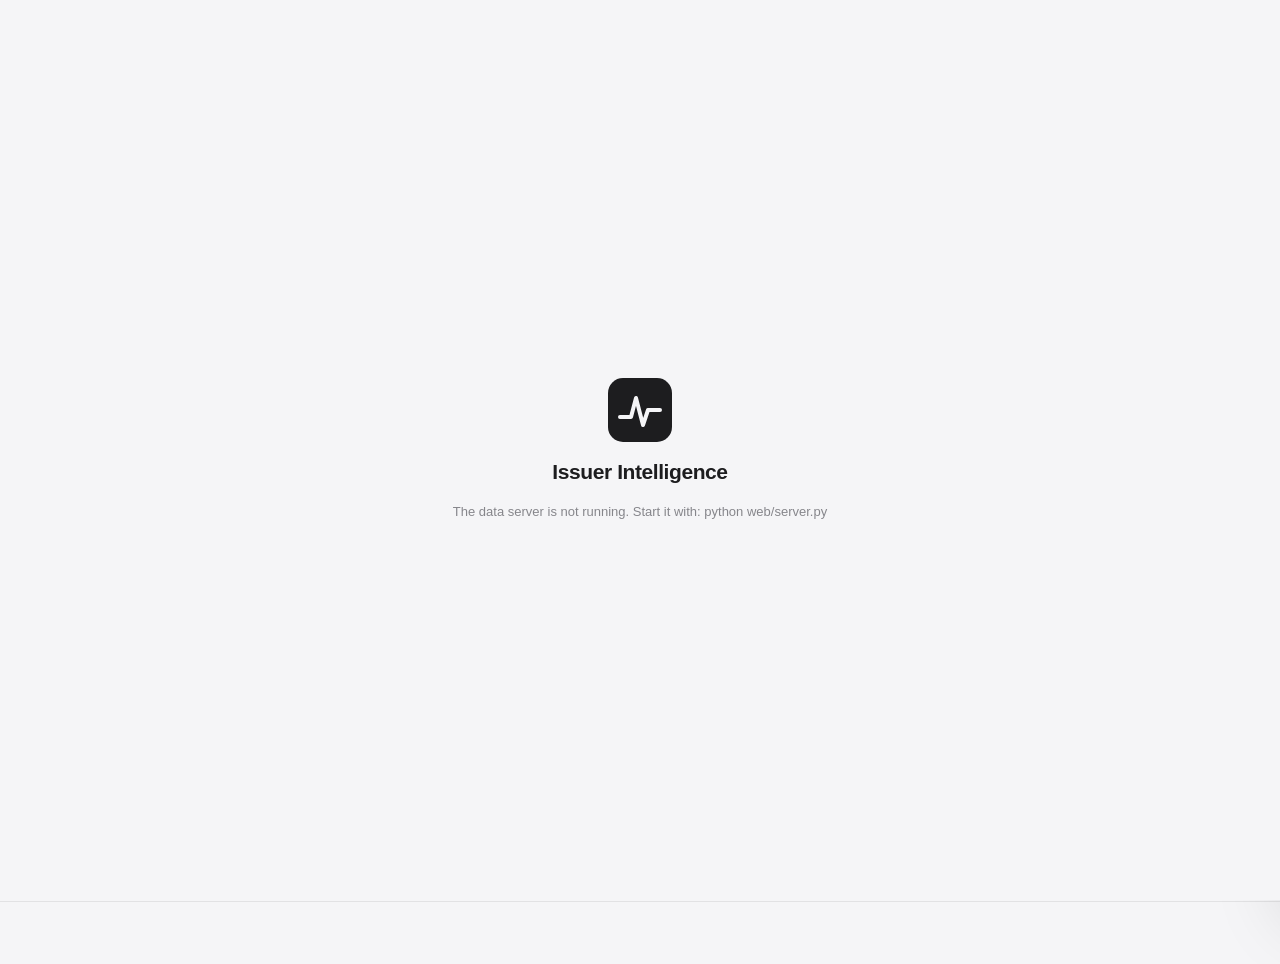
==== commit 7d7a3015: "feat(web): the new UI is the only web front end; auctions, who trades, cost by order size and Ideas " ====
--- a/web/index.html
+++ b/web/index.html
@@ -1,83 +1,52 @@
 <!doctype html>
-<html lang="en">
+<html lang="en" data-theme="light">
 <head>
 <meta charset="utf-8">
-<meta name="viewport" content="width=device-width, initial-scale=1">
+<meta name="viewport" content="width=device-width, initial-scale=1, viewport-fit=cover">
 <title>Issuer Intelligence Hub</title>
-<meta name="description" content="Decode your share price: Xetra trading insights and event impact cards for listed companies.">
-<link rel="preconnect" href="https://fonts.googleapis.com">
-<link rel="preconnect" href="https://fonts.gstatic.com" crossorigin>
-<link href="https://fonts.googleapis.com/css2?family=Archivo:wdth,wght@62..125,300..800&family=IBM+Plex+Mono:wght@400;500;600&display=swap" rel="stylesheet">
+<meta name="description" content="How your share trades on Xetra, and what every announcement did to it.">
+<script>try{document.documentElement.dataset.theme=localStorage.getItem("iih.theme")==="dark"?"dark":"light"}catch(e){document.documentElement.dataset.theme="light"}</script>
 <link rel="stylesheet" href="app.css">
 </head>
 <body>
 
-<!-- ISIN entry: the first thing an IR user sees -->
-<section id="gate" aria-label="Enter your ISIN">
-  <svg class="bg" id="gate-bg" preserveAspectRatio="none" aria-hidden="true"></svg>
-  <div class="g-top">
-    <div class="g-brand">
-      <svg width="36" height="36" viewBox="0 0 36 36" aria-hidden="true"><rect width="36" height="36" fill="#fff"/><polyline points="5,23 12,23 15,11 19,28 22,18 31,18" fill="none" stroke="#000099" stroke-width="2.6" stroke-linejoin="round" stroke-linecap="round"/></svg>
-      <span class="word"><span>Issuer Intelligence</span><span>Hub <em>· Issuer Services</em></span></span>
-    </div>
-    <span class="lang"><button data-act="lang" data-v="de">DE</button>/<button data-act="lang" data-v="en">EN</button></span>
+<div id="splash" aria-hidden="true">
+  <div class="sp">
+    <svg class="mark" viewBox="0 0 64 64"><rect width="64" height="64" rx="15" fill="currentColor"/><path d="M12 39h11l5-19 7 27 5-15h12" fill="none" stroke="var(--bg)" stroke-width="4" stroke-linecap="round" stroke-linejoin="round" pathLength="1"/></svg>
+    <div class="sp-name">Issuer Intelligence</div>
+    <div class="sp-msg" id="spmsg">Reading Xetra data…</div>
   </div>
-  <div class="g-main">
-    <div class="g-kicker" id="g-kicker"></div>
-    <h1 class="g-title" id="g-title"></h1>
-    <p class="g-sub" id="g-sub"></p>
-    <form class="g-form" id="g-form" autocomplete="off">
-      <div class="g-field">
-        <span class="lbl" aria-hidden="true">ISIN · TICKER · NAME</span>
-        <input id="g-in" spellcheck="false" aria-label="ISIN, ticker or company name" aria-autocomplete="list" aria-controls="g-sugg">
-        <button class="pill" id="g-go" type="submit"><span id="g-go-t"></span> <svg class="arr" width="16" height="16" viewBox="0 0 16 16"><path d="M2 8h11M9 4l4 4-4 4" fill="none" stroke="currentColor" stroke-width="2"/></svg></button>
-      </div>
-      <ul class="sugg" id="g-sugg" role="listbox"></ul>
-      <div class="anat" id="g-anat" aria-hidden="true"></div>
-      <div class="g-err" id="g-err" role="alert"></div>
-    </form>
-    <div class="g-picks" id="g-picks"></div>
-  </div>
-  <div class="tape" id="g-tape" aria-hidden="true"></div>
-  <div class="loader" id="g-load" aria-live="polite"><div class="box"><div class="nm" id="gl-nm"></div><ol id="gl-steps"></ol><div class="bar"><i id="gl-bar"></i></div></div></div>
-</section>
-
-<!-- Company workspace -->
-<div id="ws" class="hidden">
-  <div class="util"><div class="wrap">
-    <span class="stamp" id="stamp"></span>
-    <span class="ai" id="ai-dot"><i></i><span></span></span>
-    <span class="clock" id="clock"></span>
-    <span class="lang"><button data-act="lang" data-v="de">DE</button>/<button data-act="lang" data-v="en">EN</button></span>
-  </div></div>
-  <header class="top"><div class="wrap">
-    <div class="hdr">
-      <a class="brand" href="#" data-go="dashboard" aria-label="Dashboard">
-        <svg viewBox="0 0 36 36" aria-hidden="true"><rect width="36" height="36" fill="#000099"/><polyline points="5,23 12,23 15,11 19,28 22,18 31,18" fill="none" stroke="#0099ff" stroke-width="2.6" stroke-linejoin="round" stroke-linecap="round"/></svg>
-        <span class="word"><span>Issuer Intelligence</span><span>Hub <em>· Issuer Services</em></span></span>
-      </a>
-      <div class="co" id="co"></div>
-    </div>
-    <nav class="main" id="nav" aria-label="Main"></nav>
-  </div></header>
-  <main id="app"></main>
-  <footer><div class="wrap" id="foot"></div></footer>
 </div>
 
-<!-- IR analyst: the agent (ai/agent.py), on every page -->
-<aside id="dock" class="dock hidden" aria-label="IR analyst">
-  <button class="dock-fab" id="dock-fab" data-act="dock" aria-controls="dock-panel"></button>
-  <div class="dock-panel" id="dock-panel" role="dialog" aria-labelledby="dock-head">
-    <header class="dock-head" id="dock-head"></header>
-    <div class="dock-ctx" id="dock-ctx"></div>
-    <div class="dock-log" id="dock-log" aria-live="polite"></div>
-    <div class="dock-sugg" id="dock-sugg"></div>
-    <form class="dock-in" id="dockf" autocomplete="off"><input id="dockq" aria-label="Question" maxlength="1000"><button type="submit" aria-label="Ask"><svg width="16" height="16" viewBox="0 0 16 16"><path d="M2 8h11M9 4l4 4-4 4" fill="none" stroke="currentColor" stroke-width="2"/></svg></button></form>
+<header class="nav">
+  <div class="nav-in">
+    <button class="brand" data-go="overview" aria-label="Overview">
+      <svg viewBox="0 0 64 64" aria-hidden="true"><rect width="64" height="64" rx="15" fill="currentColor"/><path d="M12 39h11l5-19 7 27 5-15h12" fill="none" stroke="var(--bg)" stroke-width="5" stroke-linecap="round" stroke-linejoin="round"/></svg>
+      <span>Issuer Intelligence</span>
+    </button>
+    <nav class="tabs" id="tabs" aria-label="Sections"></nav>
+    <div class="nav-r"><button class="theme-btn" id="theme" type="button" aria-label="Dark mode"></button><div class="lang" role="group" aria-label="Language"><button data-lang="en">EN</button><button data-lang="de">DE</button></div>
+      <button class="co" id="co" data-act="pal" aria-label="Switch company"></button>
+      <button class="ask-btn" data-act="ask" aria-label="Ask the analyst"><svg width="14" height="14" viewBox="0 0 24 24" aria-hidden="true"><path d="M12 2l2.2 6.3L20.5 10l-6.3 2.2L12 18.5l-2.2-6.3L3.5 10l6.3-1.7z" fill="currentColor"/></svg><span>Ask</span></button>
+    </div>
   </div>
+</header>
+
+<main id="main"></main>
+<footer><div class="wrap" id="foot"></div></footer>
+
+<div class="scrim" id="scrim" data-act="close"></div>
+<aside class="sheet" id="sheet" aria-label="IR analyst" aria-hidden="true">
+  <div class="sh-head"><div><b id="shtitle">IR Analyst</b><small id="shctx"></small></div><button class="x" data-act="close" aria-label="Close">✕</button></div>
+  <div class="log" id="log"></div>
+  <div class="sugg" id="sugg"></div>
+  <form class="compose" id="compose" autocomplete="off"><input id="q" aria-label="Question" maxlength="1000"><button aria-label="Send"><svg width="16" height="16" viewBox="0 0 24 24" aria-hidden="true"><path d="M12 19V5M5 12l7-7 7 7" fill="none" stroke="currentColor" stroke-width="2.4" stroke-linecap="round" stroke-linejoin="round"/></svg></button></form>
 </aside>
+<div class="pal" id="pal" role="dialog" aria-label="Search"><input id="palq" placeholder="Search companies and actions" aria-label="Search"><ul id="pall" role="listbox"></ul></div>
+<div id="progress" aria-hidden="true"><i></i></div>
+<div id="tip"></div>
+<div id="toast" role="status"></div>
 
-<div id="tip" role="tooltip"></div>
-<div id="toast" role="status"></div>
 <script src="app.js"></script>
 </body>
 </html>
--- a/web/app.css
+++ b/web/app.css
@@ -1,539 +1,380 @@
-/* Issuer Intelligence Hub, web front end.
-   Look: the Deutsche Börse web family (tokens measured on deutsche-boerse.com, 11 Nov 2026):
-   navy #000099 headings, sky #0099ff pill buttons, body #404040, tiles #f5f5f5, square corners. */
+/* Issuer Intelligence Hub, web front end (C3): web/index.html. Light by default; dark via :root[data-theme=dark]. */
+/* ============================================================================================
+   Issuer Intelligence · design template (standalone, sample data, no backend)
+   Principles: one idea per screen · the number is the headline · depth from blur and light,
+   not from borders · motion only to explain where you came from and where you are going.
+   ============================================================================================ */
 :root{
-  --navy:#000099; --navy-2:#00007a; --sky:#0099ff; --sky-2:#0084e0; --sky-soft:#d7ebff; --sky-wash:#f3f9ff;
-  --ink:#404040; --ink-strong:#181813; --mute:#6f6f6f; --faint:#9b9b9b;
-  --rule:#e6e6e6; --rule-2:#bdbdbd; --tile:#f5f5f5; --paper:#fff;
-  --up:#2f9a41; --down:#d4202a; --graphite:#8c9198; --bar:#cfd3da;
-  --font:"News Gothic","News Gothic BT Web",Archivo,"Helvetica Neue",Arial,sans-serif;
-  --mono:"IBM Plex Mono",ui-monospace,Menlo,Consolas,monospace;
-  --ease:cubic-bezier(.2,.7,.1,1); --ease-io:cubic-bezier(.65,0,.35,1);
-  --wrap:1220px;
+  --bg:#f5f5f7; --surface:#ffffff; --raised:#ffffff;
+  --text:#1d1d1f; --text2:#6e6e73; --text3:#86868b;
+  --sep:rgba(0,0,0,.08); --fill:rgba(0,0,0,.045); --fill2:rgba(0,0,0,.07);
+  --accent:#0071e3; --accent-soft:rgba(0,113,227,.1);
+  --down:#d70015; --up:#1d8a3a; --down-soft:rgba(215,0,21,.08); --up-soft:rgba(29,138,58,.1);
+  --glass:rgba(250,250,252,.72); --scrim:rgba(0,0,0,.18);
+  --shadow:0 1px 2px rgba(0,0,0,.04),0 8px 28px rgba(0,0,0,.06);
+  --shadow-lg:0 30px 80px rgba(0,0,0,.18);
+  --font:-apple-system,BlinkMacSystemFont,"SF Pro Text","SF Pro Display","Helvetica Neue",Helvetica,Arial,sans-serif;
+  --display:-apple-system,BlinkMacSystemFont,"SF Pro Display","Helvetica Neue",Helvetica,Arial,sans-serif;
+  --mono:"SF Mono",ui-monospace,Menlo,monospace;
+  --ease:cubic-bezier(.32,.72,0,1); --ease-out:cubic-bezier(.16,1,.3,1);
+  --r:22px; --r-sm:14px; --max:1120px;
   color-scheme:light;
 }
-*{box-sizing:border-box}
+:root[data-theme=dark]{
+  --bg:#000; --surface:#1c1c1e; --raised:#2c2c2e;
+  --text:#f5f5f7; --text2:#a1a1a6; --text3:#6e6e73;
+  --sep:rgba(255,255,255,.1); --fill:rgba(255,255,255,.06); --fill2:rgba(255,255,255,.1);
+  --accent:#2997ff; --accent-soft:rgba(41,151,255,.16);
+  --down:#ff453a; --up:#30d158; --down-soft:rgba(255,69,58,.14); --up-soft:rgba(48,209,88,.14);
+  --glass:rgba(22,22,23,.72); --scrim:rgba(0,0,0,.45);
+  --shadow:0 0 0 1px rgba(255,255,255,.06); --shadow-lg:0 30px 80px rgba(0,0,0,.6);
+
+  color-scheme:dark;
+}
+*{box-sizing:border-box;-webkit-tap-highlight-color:transparent}
 html{-webkit-text-size-adjust:100%}
-body{margin:0;background:var(--paper);color:var(--ink);font:400 16px/1.5 var(--font);font-stretch:88%;-webkit-font-smoothing:antialiased}
-a{color:inherit;text-decoration:none}
-button,input,select{font:inherit;font-stretch:88%;color:inherit}
+body{margin:0;background:var(--bg);color:var(--text);font:400 17px/1.47 var(--font);letter-spacing:-.022em;-webkit-font-smoothing:antialiased}
+button,input{font:inherit;color:inherit;letter-spacing:inherit}
 button{background:none;border:0;padding:0;cursor:pointer}
-:focus-visible{outline:2px solid var(--sky);outline-offset:3px}
-svg text{font-family:var(--font);font-stretch:88%}
-.wrap{max-width:var(--wrap);margin:0 auto;padding:0 32px}
-.mono{font-family:var(--mono);font-stretch:100%}
-.num,.tbl td{font-variant-numeric:tabular-nums}
-.m{color:var(--mute)}
-.up{color:var(--up)} .dn{color:var(--down)} .nt{color:var(--navy)}
-.hidden{display:none!important}
-
-/* ================= ISIN entry (gate) ================= */
-#gate{position:fixed;inset:0;z-index:100;color:#fff;overflow:hidden;view-transition-name:band;
-  background:radial-gradient(1100px 600px at 80% -10%,#1a2ed0 0%,rgba(26,46,208,0) 65%),radial-gradient(800px 500px at -10% 110%,#0a1ab0 0%,rgba(10,26,176,0) 60%),var(--navy)}
-#gate::before{content:"";position:absolute;inset:0;background:repeating-linear-gradient(90deg,rgba(255,255,255,.04) 0 1px,transparent 1px 96px),repeating-linear-gradient(0deg,rgba(255,255,255,.025) 0 1px,transparent 1px 96px);pointer-events:none}
-#gate .bg{position:absolute;inset:0;width:100%;height:100%;pointer-events:none}
-#gate .bg path{fill:none;stroke:#fff;stroke-opacity:.09;stroke-width:1;stroke-dasharray:1;stroke-dashoffset:1;animation:draw 3.2s var(--ease-io) forwards}
-#gate .bg path.hot{stroke:var(--sky);stroke-opacity:.9;stroke-width:2;animation:draw 3.6s var(--ease-io) .5s forwards,glow 4s ease-in-out 4s infinite}
-@keyframes glow{50%{stroke-opacity:.45}}
-.g-top{position:relative;z-index:2;display:flex;justify-content:space-between;align-items:center;padding:26px 40px}
-.g-brand{display:flex;align-items:center;gap:12px;opacity:0;animation:rise .8s var(--ease) .1s forwards}
-.g-brand .word{border-left:1px solid rgba(255,255,255,.6);padding-left:11px;font-size:15px;line-height:1.08;letter-spacing:.05em;text-transform:uppercase}
-.g-brand .word span{display:block}
-.g-brand .word em{font-style:normal;color:#9fd2ff;font-size:11px;letter-spacing:.07em}
-.g-top .lang{opacity:0;animation:rise .8s var(--ease) .2s forwards}
-.g-main{position:relative;z-index:2;max-width:980px;margin:0 auto;padding:7vh 40px 0}
-.g-kicker{font-size:13px;font-weight:700;letter-spacing:.09em;text-transform:uppercase;color:#9fd2ff;opacity:0;animation:rise .8s var(--ease) .25s forwards}
-.g-title{font-size:clamp(46px,7vw,92px);line-height:.98;font-weight:700;letter-spacing:-.02em;margin:14px 0 18px;view-transition-name:band-title}
-.g-title .w{display:inline-block;overflow:hidden;vertical-align:bottom;padding-bottom:.06em}
-.g-title .w>span{display:inline-block;transform:translateY(105%);animation:wordUp .9s var(--ease) forwards;animation-delay:calc(.35s + var(--i)*.09s)}
-@keyframes wordUp{to{transform:none}}
-.g-sub{font-size:20px;color:#dfe5ff;max-width:34em;margin:0 0 38px;opacity:0;animation:rise .8s var(--ease) .75s forwards}
-@keyframes rise{from{opacity:0;transform:translateY(14px)}to{opacity:1;transform:none}}
-.g-form{position:relative;opacity:0;animation:rise .9s var(--ease) .9s forwards}
-.g-field{display:flex;align-items:center;gap:12px;background:#fff;color:var(--ink-strong);padding:8px 8px 8px 26px;border-radius:100px;box-shadow:0 30px 70px -30px rgba(0,0,40,.8);transition:box-shadow .3s}
-.g-field:focus-within{box-shadow:0 0 0 5px rgba(0,153,255,.45),0 30px 70px -30px rgba(0,0,40,.8)}
-.g-field .lbl{font:600 12px var(--mono);letter-spacing:.1em;color:var(--navy);flex:none}
-.g-field input{flex:1;min-width:0;border:0;outline:0;background:transparent;font-size:24px;padding:10px 0;letter-spacing:.01em}
-.g-field input::placeholder{color:#a3a7ad}
-.anat{display:flex;gap:18px;margin-top:22px;align-items:flex-start}
-.anat .grp{display:flex;flex-direction:column;gap:6px}
-.anat .cells{display:flex;gap:4px}
-.anat .cell{width:34px;height:44px;border:1px solid rgba(255,255,255,.28);display:grid;place-items:center;font:500 22px var(--mono);color:#fff;transition:border-color .3s,background .3s}
-.anat .cell.on{border-color:rgba(255,255,255,.75);animation:flip .45s var(--ease) both;animation-delay:calc(var(--i)*35ms)}
-.anat .cell.ok{background:rgba(0,153,255,.25);border-color:var(--sky)}
-.anat .cell.bad{background:rgba(212,32,42,.3);border-color:#ff7a7a}
-@keyframes flip{from{transform:rotateX(90deg);opacity:0}to{transform:none;opacity:1}}
-.anat .cap{font-size:11px;letter-spacing:.07em;text-transform:uppercase;color:#aebcff}
-.anat .verdict{margin-left:auto;align-self:center;font-size:14px;color:#dfe5ff;max-width:260px;text-align:right}
-.anat .verdict b{color:#fff}
-.sugg{position:absolute;left:0;right:0;top:78px;z-index:5;background:#fff;color:var(--ink);list-style:none;margin:0;padding:6px 0;box-shadow:0 30px 60px -20px rgba(0,0,40,.6);max-height:340px;overflow:auto;opacity:0;transform:translateY(-6px);pointer-events:none;transition:opacity .2s,transform .3s var(--ease)}
-.sugg.on{opacity:1;transform:none;pointer-events:auto}
-.sugg li{display:grid;grid-template-columns:64px 1fr auto;gap:14px;align-items:center;padding:10px 20px;cursor:pointer;transition:background .15s}
-.sugg li[aria-selected=true]{background:var(--sky-wash);box-shadow:inset 3px 0 0 var(--sky)}
-.sugg .tk{font:700 13px var(--mono);color:var(--navy);border:1.5px solid var(--navy);text-align:center;padding:2px 0}
-.sugg .nm b{color:var(--ink-strong)}
-.sugg .nm small{display:block;color:var(--mute);font:12px var(--mono)}
-.sugg .ix{font-size:12px;font-weight:700;color:var(--mute)}
-.g-picks{display:flex;gap:10px;flex-wrap:wrap;align-items:center;margin-top:26px;font-size:14px;color:#c9d2ff;opacity:0;animation:rise .8s var(--ease) 1.05s forwards}
-.g-picks button{border:1px solid rgba(255,255,255,.4);border-radius:100px;padding:7px 14px;color:#fff;transition:background .2s,border-color .2s}
-.g-picks button:hover{background:rgba(255,255,255,.1);border-color:#fff}
-.g-picks b{font-family:var(--mono);margin-right:6px}
-.tape{position:absolute;left:0;right:0;bottom:0;z-index:2;border-top:1px solid rgba(255,255,255,.15);overflow:hidden;white-space:nowrap;font:12px var(--mono);color:#aebcff;padding:12px 0;opacity:0;animation:rise 1s var(--ease) 1.2s forwards}
-.tape .run{display:inline-block;animation:tape 120s linear infinite}
-.tape span{margin-right:28px}
-.tape b{color:#fff;font-weight:500}
-@keyframes tape{to{transform:translateX(-50%)}}
-.loader{position:absolute;inset:0;z-index:4;display:grid;place-items:center;background:rgba(0,0,120,.55);backdrop-filter:blur(6px);opacity:0;pointer-events:none;transition:opacity .35s}
-.loader.on{opacity:1;pointer-events:auto}
-.loader .box{min-width:340px}
-.loader .nm{font-size:30px;font-weight:700;margin-bottom:16px}
-.loader ol{list-style:none;margin:0;padding:0;font-size:15px;color:#c9d2ff}
-.loader li{display:flex;gap:12px;align-items:center;padding:6px 0;opacity:.35;transition:opacity .3s}
-.loader li.on{opacity:1;color:#fff}
-.loader li i{width:14px;height:14px;border-radius:50%;border:2px solid currentColor;flex:none}
-.loader li.on i{border-color:var(--sky);border-top-color:transparent;animation:spin .8s linear infinite}
-.loader li.done i{background:var(--sky);border-color:var(--sky);animation:none}
-.loader .bar{height:2px;background:rgba(255,255,255,.2);margin-top:18px;overflow:hidden}
-.loader .bar i{display:block;height:100%;width:0;background:var(--sky);transition:width .5s var(--ease)}
-@keyframes spin{to{transform:rotate(360deg)}}
-.g-err{color:#ffb3b3;margin-top:10px;min-height:1.5em;font-size:14px}
-
-/* ================= workspace chrome ================= */
-.util{height:34px;overflow:hidden;transition:height .4s var(--ease)}
-.util .wrap{height:34px;display:flex;justify-content:flex-end;align-items:center;gap:22px;font-size:12px;font-weight:700;letter-spacing:.03em;text-transform:uppercase;color:var(--ink-strong)}
-.util .stamp,.util .clock{font-weight:400;color:var(--mute);text-transform:none;letter-spacing:0}
-.util .stamp{margin-right:auto}
-.util .ai{display:flex;gap:7px;align-items:center;font-weight:400;text-transform:none;letter-spacing:0;color:var(--mute)}
-.util .ai i{width:8px;height:8px;border-radius:50%;background:var(--faint)}
-.util .ai.on i{background:var(--sky);box-shadow:0 0 0 4px var(--sky-soft)}
-.lang{display:flex;gap:4px;align-items:center;color:var(--mute);font-size:12px;font-weight:700}
-.lang button{font-weight:700;color:var(--mute);transition:color .2s}
-.lang button[aria-pressed=true]{color:var(--navy)}
-#gate .lang,#gate .lang button{color:#aebcff}
-#gate .lang button[aria-pressed=true]{color:#fff}
-header.top{position:sticky;top:0;z-index:50;background:rgba(255,255,255,.97);backdrop-filter:saturate(1.3) blur(10px);transition:box-shadow .3s}
-body.scrolled .util{height:0}
-body.scrolled header.top{box-shadow:0 1px 0 var(--rule),0 10px 30px -24px rgba(0,0,60,.35)}
-.hdr{display:flex;align-items:center;justify-content:space-between;gap:24px;padding-top:4px}
-.brand{display:flex;align-items:center;gap:12px;flex:none}
-.brand svg{width:34px;height:34px;transition:width .4s var(--ease),height .4s var(--ease)}
-body.scrolled .brand svg{width:28px;height:28px}
-.brand .word{border-left:1px solid var(--ink);padding-left:11px;font-size:15px;line-height:1.08;letter-spacing:.05em;text-transform:uppercase}
-.brand .word span{display:block}
-.brand .word em{font-style:normal;color:var(--mute);font-size:11px;letter-spacing:.07em}
-.co{position:relative}
-.co-btn{display:flex;align-items:center;gap:14px;padding:6px 10px 6px 6px;border:1px solid var(--rule-2);transition:border-color .2s,background .2s;text-align:left}
-.co-btn:hover{border-color:var(--navy);background:var(--sky-wash)}
-.co-btn .tk{background:var(--navy);color:#fff;font:600 14px var(--mono);padding:8px 10px;letter-spacing:.04em}
-.co-btn b{display:block;color:var(--ink-strong);font-size:15px;line-height:1.2}
-.co-btn small{font:12px var(--mono);color:var(--mute)}
-.co-btn .chev{transition:transform .35s var(--ease);color:var(--sky)}
-.co-btn[aria-expanded=true] .chev{transform:rotate(180deg)}
-.co-pop{position:absolute;right:0;top:calc(100% + 8px);width:420px;background:#fff;box-shadow:0 30px 60px -20px rgba(0,0,60,.45);border-top:3px solid var(--navy);z-index:60;opacity:0;transform:translateY(-6px);pointer-events:none;transition:opacity .2s,transform .3s var(--ease)}
-.co-pop.on{opacity:1;transform:none;pointer-events:auto}
-.co-pop input{width:100%;border:0;border-bottom:1px solid var(--rule);padding:16px 18px;font-size:16px;outline:0}
-.co-pop .sugg{position:static;box-shadow:none;opacity:1;transform:none;pointer-events:auto;max-height:300px}
-.co-pop .back{display:flex;justify-content:space-between;width:100%;padding:12px 18px;border-top:1px solid var(--rule);font-size:13px;font-weight:700;color:var(--sky);text-transform:uppercase;letter-spacing:.04em}
-nav.main{position:relative;display:flex;gap:34px;margin-top:10px;overflow-x:auto;scrollbar-width:none}
-nav.main::-webkit-scrollbar{display:none}
-nav.main button{flex:none;font-size:14px;font-weight:700;letter-spacing:.02em;text-transform:uppercase;color:var(--ink-strong);padding:12px 0 15px;transition:color .25s}
-nav.main button:hover,nav.main button[aria-current=page]{color:var(--navy)}
-nav.main .n{font-weight:400;color:var(--faint);margin-right:6px;font-size:12px}
-.nav-ind{position:absolute;bottom:0;left:0;height:3px;width:0;background:var(--sky);transition:left .55s var(--ease),width .55s var(--ease);view-transition-name:navind}
-
-/* ================= navy band ================= */
-.band{position:relative;overflow:hidden;color:#fff;background:radial-gradient(900px 420px at 88% -10%,#1426c4 0%,rgba(20,38,196,0) 70%),var(--navy);view-transition-name:band}
-.band::after{content:"";position:absolute;inset:0;background:repeating-linear-gradient(90deg,rgba(255,255,255,.035) 0 1px,transparent 1px 96px);pointer-events:none}
-.band-in{position:relative;z-index:1;padding-top:36px;padding-bottom:36px}
-.band h1{margin:0;font-weight:700;font-size:52px;line-height:1.02;letter-spacing:-.012em;width:fit-content;view-transition-name:band-title}
-.band .kicker{font-size:13px;font-weight:700;letter-spacing:.07em;text-transform:uppercase;color:#9fd2ff;margin-bottom:12px}
-.band .kicker b{color:#fff;font-family:var(--mono);font-weight:500;letter-spacing:.04em}
-.band-acts{margin:22px 0 0}
-.band .lede{font-size:19px;line-height:1.45;color:#e8ecff;max-width:44em;margin:14px 0 0}
-.band .row{display:flex;justify-content:space-between;align-items:flex-end;gap:28px;flex-wrap:wrap}
-.facts{display:grid;grid-template-columns:repeat(5,1fr);margin:34px 0 0;border-top:1px solid rgba(255,255,255,.4)}
-.facts div{padding:14px 18px 0 0;min-width:0}
-.facts div+div{padding-left:18px;border-left:1px solid rgba(255,255,255,.16)}
-.facts dt{font-size:13px;color:#aebcff}
-.facts dd{margin:4px 0 0;font-size:24px;font-weight:700;letter-spacing:-.01em;white-space:nowrap;overflow:hidden;text-overflow:ellipsis}
-.facts dd small{font-size:13px;font-weight:400;color:#c9d2ff;margin-left:4px}
-
-/* ================= buttons ================= */
-.pill{display:inline-flex;align-items:center;gap:10px;background:var(--sky);color:#fff;font-weight:700;font-size:14px;letter-spacing:.03em;text-transform:uppercase;padding:13px 24px;border-radius:100px;transition:background .25s,opacity .25s;white-space:nowrap}
-.pill:hover{background:var(--sky-2)}
-.pill:disabled{opacity:.5;cursor:default}
-.pill .arr{transition:transform .4s var(--ease)}
-.pill:hover .arr{transform:translateX(5px)}
-.pill--ghost{background:transparent;box-shadow:inset 0 0 0 1.5px rgba(255,255,255,.65)}
-.pill--ghost:hover{background:rgba(255,255,255,.1)}
-.pill--line{background:transparent;color:var(--sky);box-shadow:inset 0 0 0 1.5px var(--sky)}
-.pill--line:hover{background:var(--sky-wash)}
-.pill--sm{padding:8px 16px;font-size:12px}
-.link{color:var(--sky);font-weight:700;display:inline-flex;gap:8px;align-items:center}
-.link .arr{transition:transform .4s var(--ease)}
-.link:hover .arr{transform:translateX(4px)}
-.seg{display:inline-flex;border:1px solid var(--rule-2);border-radius:100px;padding:3px;background:#fff;position:relative;flex-wrap:nowrap}
-.seg button{position:relative;z-index:1;padding:6px 14px;border-radius:100px;font-size:12px;font-weight:700;letter-spacing:.03em;text-transform:uppercase;color:var(--mute);transition:color .3s;white-space:nowrap}
-.seg button[aria-pressed=true]{color:#fff}
-.seg .th{position:absolute;top:3px;bottom:3px;border-radius:100px;background:var(--navy);transition:left .45s var(--ease),width .45s var(--ease)}
-
-/* ================= sections ================= */
-.content{padding:4px 0 90px}
-.sec{padding-top:56px}
-.h2{margin:0;color:var(--navy);font-size:26px;line-height:1.15;font-weight:700;letter-spacing:.005em;text-transform:uppercase}
-.h3{margin:0 0 6px;color:var(--navy);font-size:17px;font-weight:700;text-transform:uppercase;letter-spacing:.01em}
-.sec-head{display:flex;justify-content:space-between;align-items:flex-end;gap:20px;flex-wrap:wrap;margin-bottom:20px}
-.sec-note{color:var(--mute);font-size:14px;margin:6px 0 0}
-.cols{display:grid;grid-template-columns:1fr 1fr;gap:64px}
-.cols-21{display:grid;grid-template-columns:1.6fr 1fr;gap:56px}
-.legend{display:flex;gap:18px;flex-wrap:wrap;font-size:13px;color:var(--mute);align-items:center}
-.legend i{display:inline-block;width:18px;height:2px;background:var(--navy);vertical-align:middle;margin-right:7px}
-.legend i.g{background:var(--graphite)}
-.legend i.b{height:10px;width:8px}
-.verdict{font-size:20px;line-height:1.4;color:var(--ink-strong);margin:0 0 18px;max-width:36em}
-.verdict b{color:var(--navy)}
-.tbl{width:100%;border-collapse:collapse;font-size:15.5px}
-.tbl th{font-size:12px;font-weight:700;letter-spacing:.05em;text-transform:uppercase;color:var(--mute);text-align:left;padding:0 10px 9px 4px;border-bottom:1px solid var(--ink);white-space:nowrap}
-.tbl td{padding:11px 10px 11px 4px;border-bottom:1px solid var(--rule-2);color:var(--ink-strong);vertical-align:middle}
-.tbl .r{text-align:right;white-space:nowrap}
-.tbl td.ic{width:30px;padding-right:0}
-.tbl tr.go{cursor:pointer;transition:background .2s}
-.tbl tr.go td:first-child{transition:box-shadow .3s var(--ease)}
-.tbl tr.go:hover{background:var(--sky-wash)}
-.tbl tr.go:hover td:first-child{box-shadow:inset 3px 0 0 var(--sky)}
-.tbl tr.me td{background:var(--sky-wash);font-weight:700}
-.tag{display:inline-block;font:600 11px var(--mono);letter-spacing:.04em;color:var(--navy);border:1px solid var(--navy);padding:1px 6px;white-space:nowrap}
-.tag.s{color:var(--sky);border-color:var(--sky)}
-.ar{width:16px;height:16px;display:inline-block;vertical-align:-3px}
-.chart{position:relative}
+a{color:var(--accent);text-decoration:none}
+:focus-visible{outline:3px solid var(--accent-soft);outline-offset:2px;border-radius:8px}
+.num{font-variant-numeric:tabular-nums}
+.dn{color:var(--down)} .up{color:var(--up)}
+.muted{color:var(--text2)}
+.wrap{max-width:var(--max);margin:0 auto;padding:0 28px}
+
+/* ---------- launch ---------- */
+#splash{position:fixed;inset:0;z-index:100;display:grid;place-items:center;background:var(--bg);transition:opacity .6s var(--ease),visibility 0s .6s}
+#splash.done{opacity:0;visibility:hidden}
+.sp{display:flex;flex-direction:column;align-items:center;gap:18px}
+.sp .mark{width:64px;height:64px;animation:spIn 1s var(--ease-out) both}
+.sp .mark path{stroke-dasharray:1;stroke-dashoffset:1;animation:draw 1.2s var(--ease) .25s forwards}
+.sp-name{font:600 21px var(--display);letter-spacing:-.02em;animation:fadeUp .8s var(--ease-out) .35s both}
+.sp-msg{font-size:13px;color:var(--text3);letter-spacing:0;animation:fadeUp .8s var(--ease-out) .5s both}
+@keyframes spIn{from{opacity:0;transform:scale(.86)}}
+@keyframes draw{to{stroke-dashoffset:0}}
+@keyframes fadeUp{from{opacity:0;transform:translateY(10px)}}
+
+/* ---------- navigation (frosted) ---------- */
+.nav{position:sticky;top:0;z-index:40;background:var(--glass);-webkit-backdrop-filter:saturate(180%) blur(20px);backdrop-filter:saturate(180%) blur(20px);border-bottom:1px solid var(--sep);view-transition-name:nav}
+.nav-in{max-width:var(--max);margin:0 auto;padding:0 28px;height:52px;display:flex;align-items:center;gap:20px}
+.brand{display:flex;align-items:center;gap:9px;font:600 15px var(--display);letter-spacing:-.01em;flex:none}
+.brand svg{width:24px;height:24px}
+.tabs{display:flex;gap:2px;flex:1;justify-content:center;position:relative}
+.tabs button{font-size:13.5px;color:var(--text2);padding:6px 13px;border-radius:999px;transition:color .25s,background .25s;letter-spacing:-.01em}
+.tabs button:hover{color:var(--text)}
+.tabs button[aria-current=page]{color:var(--text);background:var(--fill2)}
+.nav-r{display:flex;align-items:center;gap:8px;flex:none}
+.co{display:flex;align-items:center;gap:8px;height:32px;padding:0 6px 0 12px;border-radius:999px;background:var(--fill);font-size:13.5px;transition:background .2s}
+.co:hover{background:var(--fill2)}
+.co b{font-weight:600}
+.co kbd{font:500 11px var(--font);color:var(--text3);background:var(--surface);border-radius:6px;padding:2px 6px;box-shadow:var(--shadow)}
+.ask-btn{display:flex;align-items:center;gap:6px;height:32px;padding:0 14px;border-radius:999px;background:var(--text);color:var(--bg);font-size:13.5px;font-weight:500;transition:transform .2s var(--ease),opacity .2s}
+.ask-btn:hover{opacity:.85}
+.ask-btn:active{transform:scale(.96)}
+
+/* ---------- page system ---------- */
+main{min-height:calc(100vh - 52px);padding-bottom:96px}
+.view.enter{animation:viewIn .55s var(--ease-out) both}
+@keyframes viewIn{from{opacity:0;transform:translateY(14px)}}
+::view-transition-old(nav),::view-transition-new(nav){animation:none}
+::view-transition-old(root){animation:.28s var(--ease) both vtOut}
+::view-transition-new(root){animation:.5s var(--ease-out) .04s both vtIn}
+@keyframes vtOut{to{opacity:0;transform:scale(.985)}}
+@keyframes vtIn{from{opacity:0;transform:translateY(16px)}}
+html[data-dir=push]::view-transition-old(root){animation:.42s var(--ease) both pushOut}
+html[data-dir=push]::view-transition-new(root){animation:.5s var(--ease) both pushIn}
+html[data-dir=pop]::view-transition-old(root){animation:.42s var(--ease) both popOut}
+html[data-dir=pop]::view-transition-new(root){animation:.5s var(--ease) both popIn}
+@keyframes pushOut{to{opacity:0;transform:translateX(-6%)}}
+@keyframes pushIn{from{opacity:0;transform:translateX(8%)}}
+@keyframes popOut{to{opacity:0;transform:translateX(8%)}}
+@keyframes popIn{from{opacity:0;transform:translateX(-6%)}}
+::view-transition-group(hero){animation-duration:.6s;animation-timing-function:var(--ease)}
+::view-transition-old(hero),::view-transition-new(hero){height:100%;width:auto;object-fit:contain;object-position:left center}
+.rv{opacity:0;transform:translateY(28px);transition:opacity .9s var(--ease-out),transform .9s var(--ease-out);transition-delay:var(--d,0s)}
+.rv.in{opacity:1;transform:none}
+
+/* ---------- type ---------- */
+.eyebrow{font-size:14px;font-weight:600;color:var(--text2);letter-spacing:-.01em}
+.eyebrow .dot{margin:0 6px;color:var(--text3)}
+.h-hero{font:600 clamp(44px,7vw,80px)/1.05 var(--display);letter-spacing:-.035em;margin:8px 0 0}
+.h-sec{font:600 clamp(28px,3.4vw,40px)/1.1 var(--display);letter-spacing:-.03em;margin:0}
+.lede{font-size:21px;line-height:1.38;color:var(--text2);max-width:34em;margin:14px 0 0;letter-spacing:-.02em}
+.lede b{color:var(--text);font-weight:600}
+.cap{font-size:12px;font-weight:600;color:var(--text3);letter-spacing:.01em;text-transform:uppercase}
+.sec{margin-top:88px}
+.sec-head{display:flex;justify-content:space-between;align-items:flex-end;gap:20px;flex-wrap:wrap;margin-bottom:22px}
+.note{font-size:13px;color:var(--text3);letter-spacing:-.005em;margin-top:12px}
+
+/* ---------- controls ---------- */
+.btn{display:inline-flex;align-items:center;gap:6px;height:44px;padding:0 22px;border-radius:999px;font-size:15px;font-weight:500;background:var(--accent);color:#fff;transition:transform .2s var(--ease),filter .2s}
+.btn:hover{filter:brightness(1.08)}
+.btn:active{transform:scale(.97)}
+.btn.ghost{background:var(--fill);color:var(--text)}
+.btn.ghost:hover{background:var(--fill2);filter:none}
+.btn.sm{height:34px;padding:0 15px;font-size:14px}
+.link{font-size:15px;color:var(--accent);display:inline-flex;align-items:center;gap:4px}
+.link:hover{text-decoration:underline}
+.link .chev{transition:transform .3s var(--ease)}
+.link:hover .chev{transform:translateX(3px)}
+.seg{position:relative;display:inline-flex;padding:3px;border-radius:11px;background:var(--fill)}
+.seg button{position:relative;z-index:1;font-size:13.5px;font-weight:500;padding:6px 16px;border-radius:8px;color:var(--text2);transition:color .3s;white-space:nowrap}
+.seg button[aria-pressed=true]{color:var(--text)}
+.seg .thumb{position:absolute;top:3px;bottom:3px;border-radius:8px;background:var(--surface);box-shadow:0 3px 8px rgba(0,0,0,.12),0 0 0 .5px rgba(0,0,0,.04);transition:left .45s var(--ease),width .45s var(--ease)}
+:root[data-theme=dark] .seg .thumb{background:#636366}
+.pill{display:inline-flex;align-items:center;gap:5px;font-size:13px;font-weight:600;padding:4px 10px;border-radius:999px}
+.pill.dn{background:var(--down-soft)} .pill.up{background:var(--up-soft)} .pill.n{background:var(--fill);color:var(--text2)}
+
+/* ---------- surfaces ---------- */
+.card{background:var(--surface);border-radius:var(--r);box-shadow:var(--shadow);padding:28px;position:relative;overflow:hidden}
+.grid{display:grid;gap:16px}
+.g4{grid-template-columns:repeat(4,1fr)} .g3{grid-template-columns:repeat(3,1fr)} .g2{grid-template-columns:repeat(2,1fr)}
+.tile .cap{display:block;margin-bottom:10px}
+.tile .v{font:600 40px/1.05 var(--display);letter-spacing:-.03em}
+.tile .s{font-size:14px;color:var(--text2);margin-top:6px}
+.cmpbar{margin-top:18px;display:grid;gap:7px}
+.cmpbar div{display:grid;grid-template-columns:56px 1fr;align-items:center;gap:10px;font-size:12px;color:var(--text3)}
+.cmpbar i{display:block;height:6px;border-radius:3px;background:var(--fill2);transform-origin:left;transform:scaleX(0);transition:transform 1.1s var(--ease-out) .2s}
+.cmpbar i.me{background:var(--text)}
+.in .cmpbar i{transform:scaleX(var(--w))}
+
+/* ---------- overview ---------- */
+.hero{padding-top:64px}
+.price{display:flex;align-items:baseline;gap:14px;margin-top:22px;flex-wrap:wrap}
+.price .p{font:600 34px var(--display);letter-spacing:-.025em}
+.chart-card{margin-top:36px;padding:26px 28px 18px}
+.chart-top{display:flex;justify-content:space-between;align-items:center;gap:16px;flex-wrap:wrap;margin-bottom:10px}
+.chart-read{font-size:14px;color:var(--text2);min-height:21px}
+.chart-read b{color:var(--text);font-weight:600}
 .chart svg{display:block;width:100%;height:auto;overflow:visible}
-.chart .gl{stroke:var(--rule);stroke-width:1}
-.chart .zero{stroke:var(--rule-2);stroke-width:1;stroke-dasharray:3 3}
-.chart .ax{fill:var(--mute);font-size:12px}
-.chart .axb{fill:var(--ink-strong);font-size:12px;font-weight:700}
-.draw{stroke-dasharray:1;stroke-dashoffset:1}
-.in .draw{animation:draw 1.8s var(--ease-io) .1s forwards}
-.in .draw.d2{animation-delay:.4s}
-@keyframes draw{to{stroke-dashoffset:0}}
-.bar{transform:scaleY(0);transform-origin:bottom;transform-box:fill-box;transition:transform .8s var(--ease) calc(var(--i,0)*2.5ms)}
-.in .bar{transform:none}
-.barx{transform:scaleX(0);transform-origin:left;transform-box:fill-box;transition:transform 1s var(--ease) calc(.15s + var(--i,0)*.1s)}
-.barx.neg{transform-origin:right}
-.in .barx{transform:none}
-.ann{opacity:0}
-.in .ann{animation:annIn .6s var(--ease) forwards;animation-delay:calc(1.3s + var(--i,0)*.25s)}
-@keyframes annIn{from{opacity:0;transform:translateY(4px)}to{opacity:1;transform:none}}
-.xh{pointer-events:none;opacity:0;transition:opacity .15s}
-.xh.on{opacity:1}
-.hit{fill:transparent;cursor:crosshair}
-.rv{opacity:0;transform:translateY(22px);transition:opacity .85s var(--ease),transform .85s var(--ease);transition-delay:var(--d,0s)}
-.rv.in{opacity:1;transform:none}
-.empty{padding:40px 0;color:var(--mute);font-size:16px}
-.ruler{margin:14px 0 4px}
-.ruler .top{display:flex;justify-content:space-between;font-size:14px}
-.ruler .trk{position:relative;height:22px;margin-top:6px}
-.ruler .trk>*{position:absolute}
-.skel{background:linear-gradient(90deg,var(--tile) 0,#ececec 40%,var(--tile) 80%);background-size:200% 100%;animation:sk 1.2s linear infinite;min-height:120px}
-@keyframes sk{to{background-position:-200% 0}}
-
-/* ================= impact card page ================= */
-.ic-layout{display:grid;grid-template-columns:290px 1fr;gap:40px;align-items:start;margin-top:36px}
-.evlist{position:sticky;top:120px;max-height:calc(100vh - 140px);overflow:auto;border-top:1px solid var(--ink)}
-.evlist h4{margin:16px 0 6px;font-size:12px;font-weight:700;letter-spacing:.06em;text-transform:uppercase;color:var(--mute)}
-.evlist button{display:block;width:100%;text-align:left;padding:11px 10px 11px 12px;border-bottom:1px solid var(--rule);transition:background .2s,box-shadow .3s var(--ease)}
-.evlist button:hover{background:var(--sky-wash)}
-.evlist button[aria-current=true]{background:var(--sky-wash);box-shadow:inset 3px 0 0 var(--sky)}
-.evlist .d{display:flex;justify-content:space-between;gap:8px;font-size:14px;font-weight:700;color:var(--ink-strong)}
-.evlist .t{display:block;font-size:13px;color:var(--mute);line-height:1.35;margin-top:3px;display:-webkit-box;-webkit-line-clamp:2;-webkit-box-orient:vertical;overflow:hidden}
-.card{border:1px solid var(--rule-2);background:#fff;box-shadow:0 30px 60px -45px rgba(0,0,80,.45)}
-.card-head{background:var(--navy);color:#fff;padding:18px 28px;display:flex;justify-content:space-between;gap:20px;align-items:center;flex-wrap:wrap;position:relative;overflow:hidden}
-.card-head::after{content:"";position:absolute;inset:0;background:repeating-linear-gradient(90deg,rgba(255,255,255,.04) 0 1px,transparent 1px 64px);pointer-events:none}
-.card-head .id{font:500 12px var(--mono);letter-spacing:.08em;color:#9fd2ff}
-.card-head .ttl{font-size:13px;font-weight:700;letter-spacing:.08em;text-transform:uppercase}
-.card-head .timing{font-size:13px;color:#dfe5ff;text-align:right}
-.card-head .timing b{color:#fff}
-.card-title{padding:24px 28px 0;display:flex;justify-content:space-between;gap:24px;align-items:flex-start;flex-wrap:wrap}
-.card-title h2{margin:0;font-size:24px;line-height:1.25;color:var(--ink-strong);max-width:34em}
-.card-title .src{font-size:13px;color:var(--mute);margin-top:6px;display:flex;gap:12px;flex-wrap:wrap}
-.card-title .src a{color:var(--sky);font-weight:700}
-.card-sec{padding:26px 28px;border-top:1px solid var(--rule)}
-.card-top{display:grid;grid-template-columns:1fr 1.15fr;gap:40px;align-items:center}
-.big{font-size:96px;line-height:.92;font-weight:700;letter-spacing:-.025em}
-.big-cap{font-size:13px;font-weight:700;letter-spacing:.07em;text-transform:uppercase;color:var(--mute);margin-bottom:6px}
-.big-sub{font-size:16px;color:var(--ink);margin-top:10px}
-.pct-row{display:grid;grid-template-columns:150px 1fr 54px;gap:12px;align-items:center;padding:7px 0;font-size:14px}
-.pct-row .trk{height:8px;background:var(--tile);position:relative}
-.pct-row .trk i{position:absolute;left:0;top:0;bottom:0;background:var(--navy)}
-.pct-row .trk em{position:absolute;top:-4px;bottom:-4px;width:2px;background:var(--graphite)}
-.inst{display:grid;grid-template-columns:repeat(4,1fr)}
-.inst>div{padding:22px 22px 22px 0;min-width:0}
-.inst>div+div{padding-left:22px;border-left:1px solid var(--rule)}
-.inst .k{font-size:12px;font-weight:700;letter-spacing:.06em;text-transform:uppercase;color:var(--mute)}
-.inst .v{font-size:34px;font-weight:700;color:var(--navy);line-height:1.1;margin:6px 0 4px;letter-spacing:-.01em}
-.inst .s{font-size:13.5px;color:var(--ink)}
-.mini{height:6px;background:var(--tile);margin-top:12px;position:relative}
-.mini i{position:absolute;left:0;top:0;bottom:0;background:var(--navy)}
-.mini em{position:absolute;top:-4px;bottom:-4px;width:2px;background:var(--graphite)}
-.ai-box{background:var(--tile);padding:28px 30px;margin-top:28px;position:relative}
-.ai-box .head{display:flex;justify-content:space-between;align-items:center;gap:16px;flex-wrap:wrap}
-.ai-box .head .h2{font-size:22px}
-.ai-box .badge{font-size:12px;color:var(--mute);display:flex;gap:8px;align-items:center}
-.ai-box .badge i{width:8px;height:8px;border-radius:50%;background:var(--faint)}
-.ai-box .badge.on i{background:var(--sky)}
-.ai-text{font-size:18px;line-height:1.6;color:var(--ink-strong);margin:16px 0;min-height:3em}
-.ai-text.wait{color:var(--mute)}
-.caret{display:inline-block;width:2px;height:1.05em;background:var(--sky);vertical-align:-2px;margin-left:2px;animation:blink 1s steps(1) infinite}
-@keyframes blink{50%{opacity:0}}
-.check{display:flex;gap:10px;align-items:center;font-size:14px;color:var(--navy);font-weight:700}
-.check.warn{color:var(--down)}
-.ai-foot{display:flex;justify-content:space-between;align-items:center;gap:16px;flex-wrap:wrap;border-top:1px solid #dcdcdc;padding-top:14px}
-.flows .row{display:grid;grid-template-columns:140px 1fr 70px;align-items:center;gap:14px;padding:10px 0;border-bottom:1px solid var(--rule);font-size:14.5px}
-.flows .trk{position:relative;height:18px}
-.flows .trk::before{content:"";position:absolute;left:50%;top:-5px;bottom:-5px;width:1px;background:var(--ink)}
-.flows .b{position:absolute;top:3px;height:12px;background:var(--navy)}
-.flows .nm{position:absolute;top:-3px;width:2px;height:24px;background:var(--graphite)}
-
-/* ================= compare / assistant / report / ideas ================= */
-.filters{display:flex;gap:28px;flex-wrap:wrap;align-items:flex-end;font-size:28px;color:var(--ink-strong);line-height:1.4;margin:0 0 26px}
-.filters select{font:inherit;font-stretch:88%;font-weight:700;color:var(--navy);border:0;border-bottom:2px solid var(--sky);background:transparent url("data:image/svg+xml,%3Csvg xmlns='http://www.w3.org/2000/svg' width='14' height='14' viewBox='0 0 16 16'%3E%3Cpath d='M3 6l5 5 5-5' fill='none' stroke='%230099ff' stroke-width='2'/%3E%3C/svg%3E") no-repeat right 2px center;-webkit-appearance:none;appearance:none;padding:0 26px 0 2px;cursor:pointer;border-radius:0}
-.chips{display:flex;flex-wrap:wrap;gap:10px;margin:0 0 6px}
-.chips .pill{text-transform:none;letter-spacing:0;font-size:14px}
-.chat{border-top:1px solid var(--ink);margin-top:22px}
-.msg{padding:20px 0;border-bottom:1px solid var(--rule)}
-.who{font-size:12px;font-weight:700;letter-spacing:.06em;text-transform:uppercase;color:var(--mute);margin-bottom:6px}
-.msg.q .txt{font-size:21px;color:var(--navy);font-weight:700}
-.msg.a .txt{font-size:17px;line-height:1.6;color:var(--ink-strong);white-space:pre-line}
-.ask-in{display:flex;align-items:center;border:1.5px solid var(--ink-strong);border-radius:100px;padding:6px 6px 6px 24px;margin-top:24px;transition:border-color .2s,box-shadow .3s}
-.ask-in:focus-within{border-color:var(--sky);box-shadow:0 0 0 4px var(--sky-soft)}
-.ask-in input{flex:1;border:0;outline:0;font-size:18px;background:transparent;min-width:0}
-.side-list{list-style:none;margin:0;padding:0}
-.side-list li{display:flex;gap:12px;padding:11px 0;border-bottom:1px solid var(--rule);font-size:15px}
-.side-list code{font:12px var(--mono);color:var(--navy);flex:none;width:150px}
-.rep{display:grid;grid-template-columns:320px 1fr;gap:44px;align-items:start;margin-top:36px}
-.rep-side{position:sticky;top:120px;display:flex;flex-direction:column;gap:22px}
-.rep-side label{display:flex;gap:10px;align-items:center;padding:5px 0;font-size:15px;cursor:pointer}
-.rep-side input[type=checkbox]{accent-color:var(--navy);width:16px;height:16px}
-.rep-side select{width:100%;border:1px solid var(--rule-2);padding:9px 10px;background:#fff;font-size:14px}
-.rep-side .lbl{font-size:12px;font-weight:700;letter-spacing:.06em;text-transform:uppercase;color:var(--mute);margin-bottom:6px}
-.rep-view{background:#e9ebef;padding:36px}
-.sheet{background:#fff;max-width:720px;margin:0 auto;min-height:1018px;padding:44px 48px;box-shadow:0 20px 50px -25px rgba(0,0,40,.4);font-size:12.5px;color:var(--ink-strong);display:flex;flex-direction:column;gap:18px}
-.sheet .sh-top{display:flex;justify-content:space-between;align-items:flex-end;border-bottom:3px solid var(--navy);padding-bottom:12px}
-.sheet h3{margin:0;color:var(--navy);font-size:24px;line-height:1.15}
-.sheet h4{margin:0 0 6px;color:var(--navy);font-size:13px;text-transform:uppercase;letter-spacing:.04em}
-.sheet .k{font-size:10px;letter-spacing:.08em;text-transform:uppercase;color:var(--mute)}
-.sheet table{width:100%;border-collapse:collapse}
-.sheet td,.sheet th{padding:5px 0;border-bottom:1px solid var(--rule);text-align:left;font-variant-numeric:tabular-nums}
-.sheet td+td,.sheet th+th{padding-left:12px}
-.sheet th{font-size:10px;color:var(--mute);text-transform:uppercase;letter-spacing:.05em}
-.sheet td.r,.sheet th.r{text-align:right}
-.sheet .foot{margin-top:auto;font-size:9.5px;color:var(--mute);border-top:1px solid var(--rule);padding-top:8px}
-.sheet section{animation:annIn .5s var(--ease)}
-.tiles{display:grid;grid-template-columns:repeat(3,1fr);gap:28px}
-.tile{background:var(--tile);display:flex;flex-direction:column;transition:transform .5s var(--ease),box-shadow .5s var(--ease)}
-.tile:hover{transform:translateY(-5px);box-shadow:0 26px 50px -30px rgba(0,0,90,.45)}
-.tile .ill{height:140px;display:grid;place-items:center;border-bottom:1px solid #e8e8e8;background:linear-gradient(#fafafa,var(--tile))}
-.tile .ill svg{width:210px;height:116px}
-.tile .ill .hl{stroke-dasharray:1;stroke-dashoffset:1;transition:stroke-dashoffset 1.2s var(--ease-io)}
-.tile:hover .ill .hl,.tile.in .ill .hl{stroke-dashoffset:0}
-.tile .body{padding:22px 24px;display:flex;flex-direction:column;flex:1}
-.tile h3{margin:0 0 8px;color:var(--navy);font-size:20px;line-height:1.2}
-.tile p{margin:0 0 16px;font-size:15px}
-.data{margin-top:auto;font-size:13.5px;border-top:1px solid #dedede;padding-top:12px}
-.data div{display:flex;gap:8px;padding:2px 0}
-.data b{flex:none;width:44px;font-size:11px;letter-spacing:.06em;text-transform:uppercase;color:var(--mute);padding-top:2px}
-.data .need{color:var(--navy)}
-footer{border-top:1px solid var(--rule);padding:44px 0 36px}
-.fcols{display:grid;grid-template-columns:repeat(4,1fr);gap:32px}
-.fcols h4{margin:0 0 12px;color:var(--navy);font-size:15px;text-transform:uppercase}
-.fcols ul{list-style:none;margin:0;padding:0}
-.fcols li{display:flex;gap:10px;padding:4px 0;font-size:15px}
-.fcols li svg{flex:none;margin-top:4px;color:var(--sky)}
-.fbot{display:flex;justify-content:space-between;gap:20px;flex-wrap:wrap;font-size:13px;color:var(--mute);border-top:1px solid var(--rule);margin-top:34px;padding-top:16px}
-#tip{position:fixed;z-index:200;pointer-events:none;background:#fff;border:1px solid var(--rule-2);box-shadow:0 12px 30px -12px rgba(0,0,60,.3);padding:9px 12px;font-size:13px;line-height:1.45;color:var(--ink-strong);opacity:0;transform:translateY(4px);transition:opacity .15s,transform .2s var(--ease);max-width:300px}
-#tip.on{opacity:1;transform:none}
-#tip .t{font-weight:700;color:var(--navy)}
-/* ================= own calendar (impact card list) ================= */
-.ev-tools{display:flex;gap:18px;flex-wrap:wrap;padding:4px 0 10px;font-size:13px}
-.ev-tools label{cursor:pointer}
-.ev-form{display:grid;gap:8px;padding:12px;margin-bottom:10px;background:var(--tile);border-left:3px solid var(--sky);animation:rise .4s var(--ease) both}
-.ev-form .r2{display:grid;grid-template-columns:1fr 92px;gap:8px}
-.ev-form input,.ev-form select{width:100%;border:1px solid var(--rule-2);background:#fff;padding:7px 9px;font-size:14px;border-radius:0}
-.ev-form input:focus,.ev-form select:focus{outline:0;border-color:var(--sky);box-shadow:0 0 0 3px var(--sky-soft)}
-.ev-form .pill{justify-self:start}
-.ev-form p{margin:0;font-size:12px;line-height:1.4}
-.tag.g{color:var(--graphite);border-color:var(--graphite)}
-.facts--stack{display:grid;grid-template-columns:1fr;gap:0;margin-top:54px}
-.facts--stack>div{padding:14px 0;border-top:1px solid var(--rule)}
-
-/* ================= IR analyst dock ================= */
-.dock{position:fixed;right:24px;bottom:24px;z-index:250;display:flex;flex-direction:column;align-items:flex-end;pointer-events:none}
-.dock>*{pointer-events:auto}
-.dock-fab{display:inline-flex;align-items:center;gap:10px;background:var(--navy);color:#fff;padding:13px 18px 13px 16px;font-weight:700;font-size:14px;letter-spacing:.02em;box-shadow:0 10px 30px rgba(0,0,80,.28);transition:transform .35s var(--ease),background .25s,opacity .25s}
-.dock-fab:hover{background:var(--navy-2);transform:translateY(-2px)}
-.dock-fab svg{color:var(--sky)}
-.dock-fab kbd{font:600 11px var(--mono);border:1px solid rgba(255,255,255,.45);padding:1px 6px;margin-left:4px;opacity:.85}
-.dock.on .dock-fab{opacity:0;transform:translateY(12px);pointer-events:none;position:absolute}
-.dock-panel{width:430px;height:min(640px,calc(100vh - 150px));background:#fff;display:flex;flex-direction:column;box-shadow:0 24px 60px rgba(0,0,60,.28),0 0 0 1px rgba(0,0,0,.06);
-  transform-origin:100% 100%;transform:translateY(16px) scale(.96);opacity:0;visibility:hidden;transition:transform .45s var(--ease),opacity .3s,visibility 0s .45s;position:absolute;right:0;bottom:0}
-.dock.on .dock-panel{transform:none;opacity:1;visibility:visible;transition:transform .45s var(--ease),opacity .3s,visibility 0s;position:relative}
-.dock-head{display:flex;justify-content:space-between;align-items:center;gap:12px;background:var(--navy);color:#fff;padding:14px 16px 14px 18px}
-.dock-head b{display:block;font-size:16px;letter-spacing:.02em}
-.dock-head small{display:flex;align-items:center;gap:7px;font-size:12px;opacity:.8;margin-top:2px}
-.dock-head small i{width:7px;height:7px;border-radius:50%;background:#9aa3ff}
-.dock-head small i.on{background:#46d16a;box-shadow:0 0 0 3px rgba(70,209,106,.25)}
-.dock-head .dh-r{display:flex;gap:6px}
-.dock-head .x{color:#fff;font-size:13px;font-weight:700;padding:5px 9px;opacity:.85}
-.dock-head .x:hover{opacity:1;background:rgba(255,255,255,.12)}
-.dock-ctx{font-size:12.5px;color:var(--mute);padding:9px 18px;border-bottom:1px solid var(--rule);background:var(--sky-wash);white-space:nowrap;overflow:hidden;text-overflow:ellipsis}
-.dock-ctx b{color:var(--navy)}
-.dock-log{flex:1;overflow:auto;padding:4px 18px 10px;scroll-behavior:smooth}
-.dock-log .intro{padding:18px 0;font-size:15px;line-height:1.55;color:var(--ink-strong)}
-.dock-log .intro p{margin:0 0 10px}
-.dock-log .intro .m{font-size:13px}
-.dm{padding:14px 0;border-bottom:1px solid var(--rule);animation:rise .45s var(--ease) both}
-.dm .who{display:block;font:600 10.5px var(--mono);letter-spacing:.08em;text-transform:uppercase;color:var(--mute);margin-bottom:5px}
-.dm p{margin:0;white-space:pre-line;font-size:14.5px;line-height:1.55;color:var(--ink-strong)}
-.dm.q p{font-weight:700;color:var(--navy);font-size:15px}
-.dm .steps{list-style:none;margin:0 0 8px;padding:0;display:flex;flex-wrap:wrap;gap:4px 6px}
-.dm .steps li{font:500 11px var(--mono);color:var(--navy);background:var(--sky-wash);border:1px solid var(--sky-soft);padding:2px 7px}
-.dm .steps li::before{content:"→ ";color:var(--sky)}
-.dm .acts{display:flex;flex-wrap:wrap;gap:8px;margin-top:10px}
-.dm .acts .pill{text-transform:none;letter-spacing:0;font-size:13px;padding:8px 14px}
-.dm .chk{margin-top:8px;font-size:12px;color:var(--up)}
-.dm .chk.warn{color:#b26b00}
-.dm.busy p{color:var(--mute)}
-.dock-sugg{display:flex;gap:6px;overflow-x:auto;padding:10px 18px 2px;scrollbar-width:none}
-.dock-sugg::-webkit-scrollbar{display:none}
-.dock-sugg button{flex:none;font-size:12.5px;color:var(--sky);border:1px solid var(--sky-soft);padding:6px 11px;border-radius:100px;white-space:nowrap;transition:background .2s,border-color .2s}
-.dock-sugg button:hover{background:var(--sky-wash);border-color:var(--sky)}
-.dock-in{display:flex;align-items:center;margin:10px 18px 16px;border:1.5px solid var(--ink-strong);border-radius:100px;padding:4px 4px 4px 16px;transition:border-color .2s,box-shadow .3s}
-.dock-in:focus-within{border-color:var(--sky);box-shadow:0 0 0 4px var(--sky-soft)}
-.dock-in input{flex:1;border:0;outline:0;font-size:14.5px;background:transparent;min-width:0;padding:7px 0}
-.dock-in button{width:36px;height:36px;border-radius:50%;background:var(--sky);color:#fff;display:grid;place-items:center;flex:none}
-.dock-in button:disabled{opacity:.45}
-@media (max-width:700px){
-  .dock{right:12px;bottom:12px;left:12px;align-items:stretch}
-  .dock-fab{align-self:flex-end}
-  .dock-panel{width:100%;height:calc(100vh - 96px)}
+.chart .ax{fill:var(--text3);font-size:11px;font-family:var(--font)}
+.chart .gl{stroke:var(--sep)}
+.chart .ln{fill:none;stroke-width:2;stroke-linejoin:round;stroke-linecap:round;stroke-dasharray:1;stroke-dashoffset:1}
+.chart.in .ln,.chart .ln.on{animation:draw 1.6s var(--ease) forwards}
+.chart .area{opacity:0;transition:opacity 1s ease .7s}
+.chart.in .area,.chart .area.on{opacity:1}
+.chart .mk{cursor:pointer}
+.chart .mk circle{transition:r .2s var(--ease)}
+.chart .mk:hover circle{r:7}
+.chart .xh{opacity:0;transition:opacity .15s;pointer-events:none}
+.chart .xh.on{opacity:1}
+.feature{display:grid;grid-template-columns:1.1fr 1fr;align-items:center;gap:30px;padding:40px;background:linear-gradient(135deg,var(--surface),var(--surface)) padding-box}
+.feature .big{font:600 clamp(64px,8vw,104px)/1 var(--display);letter-spacing:-.045em;display:inline-block}
+.feature p{margin:10px 0 22px;color:var(--text2);font-size:17px}
+.list{background:var(--surface);border-radius:var(--r);box-shadow:var(--shadow);overflow:hidden}
+.row{display:grid;grid-template-columns:110px 1fr auto auto 24px;align-items:center;gap:18px;padding:16px 22px;cursor:pointer;transition:background .2s;width:100%;text-align:left}
+.row+.row{border-top:1px solid var(--sep)}
+.row:hover{background:var(--fill)}
+.row .d{font-weight:600;font-size:15px}
+.row .t{font-size:15px;color:var(--text);min-width:0}
+.row .t small{display:block;font-size:13px;color:var(--text3);margin-top:1px}
+.row .a{font:600 17px var(--display);letter-spacing:-.02em;text-align:right;min-width:72px;display:inline-block}
+.row .xr{font-size:14px;color:var(--text2);text-align:right;min-width:52px}
+.row .chev{color:var(--text3)}
+.tag{font-size:11px;font-weight:600;color:var(--text2);background:var(--fill);border-radius:6px;padding:2px 7px;margin-right:6px;letter-spacing:0}
+
+/* ---------- impact card ---------- */
+.back{display:inline-flex;align-items:center;gap:2px;font-size:15px;color:var(--accent);margin-top:28px}
+.ic-hero{padding-top:20px}
+.ic-num{display:flex;align-items:flex-end;gap:28px;flex-wrap:wrap;margin-top:26px}
+.ic-num .big{font:600 clamp(80px,13vw,152px)/.9 var(--display);letter-spacing:-.05em;display:inline-block}
+.ic-num .ctx{padding-bottom:14px;font-size:17px;color:var(--text2);line-height:1.5}
+.ic-num .ctx b{color:var(--text);font-weight:600}
+.summary{margin-top:34px;padding:28px 30px;display:grid;grid-template-columns:auto 1fr;gap:18px;align-items:start}
+.summary .ai{width:34px;height:34px;border-radius:10px;display:grid;place-items:center;background:linear-gradient(135deg,#0071e3,#7a5cff 60%,#ff5f8a);color:#fff}
+.summary p{margin:0;font-size:19px;line-height:1.5;letter-spacing:-.018em}
+.summary .meta{display:flex;gap:14px;flex-wrap:wrap;align-items:center;margin-top:14px;font-size:13px;color:var(--text3)}
+.ok{color:var(--up);font-weight:600}
+.ic-tabs{margin-top:44px;display:flex;justify-content:center}
+.panel{margin-top:22px}
+.panel.swap{animation:panelIn .5s var(--ease-out) both}
+@keyframes panelIn{from{opacity:0;transform:translateY(10px)}}
+.rank{display:flex;align-items:center;gap:22px;flex-wrap:wrap}
+.rank .of{font:600 56px/1 var(--display);letter-spacing:-.04em}
+.rank .of small{font-size:22px;color:var(--text3);font-weight:500;letter-spacing:-.02em}
+.meter{flex:1;min-width:220px}
+.meter .trk{height:8px;background:var(--fill2);border-radius:4px;position:relative;overflow:hidden}
+.meter .trk i{position:absolute;inset:0 auto 0 0;border-radius:4px;background:var(--text);transform-origin:left;transform:scaleX(0);transition:transform 1.2s var(--ease-out) .2s}
+.in .meter .trk i,.meter.in .trk i{transform:scaleX(var(--w))}
+.meter .lb{display:flex;justify-content:space-between;font-size:12px;color:var(--text3);margin-top:6px}
+.claims{display:grid;gap:10px}
+.claim{display:grid;grid-template-columns:150px 1fr;gap:18px;padding:16px 18px;border-radius:var(--r-sm);background:var(--fill);align-items:start}
+.claim b{font-weight:600}
+.claim p{margin:4px 0 0;font-size:14.5px;color:var(--text2)}
+.verd{display:inline-flex;align-items:center;gap:7px;font-size:13px;font-weight:600}
+.verd i{width:20px;height:20px;border-radius:50%;display:grid;place-items:center;font-style:normal;font-size:11px;color:#fff}
+.verd.no{color:var(--down)} .verd.no i{background:var(--down)}
+.verd.yes{color:var(--up)} .verd.yes i{background:var(--up)}
+.verd.na{color:var(--text2)} .verd.na i{background:var(--text3)}
+.claim.hl{animation:pop .6s var(--ease-out)}
+@keyframes pop{0%{transform:scale(.98);box-shadow:0 0 0 0 var(--accent-soft)}40%{box-shadow:0 0 0 6px var(--accent-soft)}100%{transform:none;box-shadow:0 0 0 0 transparent}}
+.test{display:flex;gap:8px;margin:0 0 16px}
+.test input{flex:1;min-width:0;height:44px;border:0;border-radius:12px;background:var(--fill);padding:0 16px;font-size:15px;outline:0;transition:box-shadow .2s}
+.test input:focus{box-shadow:0 0 0 3px var(--accent-soft)}
+.flow{display:grid;grid-template-columns:150px 1fr 60px;align-items:center;gap:16px;padding:14px 0}
+.flow+.flow{border-top:1px solid var(--sep)}
+.flow .trk{position:relative;height:10px;border-radius:5px;background:var(--fill)}
+.flow .trk::after{content:"";position:absolute;left:50%;top:-5px;bottom:-5px;width:1px;background:var(--text3)}
+.flow .trk i{position:absolute;top:0;bottom:0;border-radius:5px;transition:transform 1s var(--ease-out) .15s}
+.ic-acts{display:flex;gap:10px;flex-wrap:wrap;justify-content:center;margin-top:56px}
+
+/* ---------- compare / report ---------- */
+.dot{transition:r .2s var(--ease),opacity .4s}
+.doc{background:#fff;color:#1d1d1f;border-radius:6px;box-shadow:var(--shadow-lg);padding:56px 60px;max-width:640px;margin:0 auto;font-size:13px;line-height:1.5;transform-origin:top center}
+.doc h2{font:600 30px/1.1 var(--display);letter-spacing:-.03em;margin:4px 0 18px}
+.doc h4{font-size:11px;text-transform:uppercase;letter-spacing:.06em;color:#86868b;margin:22px 0 6px}
+.doc .kv{display:grid;grid-template-columns:1fr auto;border-top:1px solid #e8e8ed}
+.doc .kv span{padding:7px 0;border-bottom:1px solid #e8e8ed}
+.doc .kv span:nth-child(even){text-align:right;font-weight:600}
+.doc .sec-block{transition:opacity .45s var(--ease),max-height .5s var(--ease);max-height:600px;overflow:hidden}
+.doc .sec-block.off{opacity:0;max-height:0}
+.rep{display:grid;grid-template-columns:300px 1fr;gap:40px;align-items:start;margin-top:40px}
+.opts{position:sticky;top:84px;display:grid;gap:4px}
+
+/* ---------- assistant sheet ---------- */
+.scrim{position:fixed;inset:0;z-index:60;background:var(--scrim);opacity:0;visibility:hidden;transition:opacity .4s var(--ease),visibility 0s .4s}
+.scrim.on{opacity:1;visibility:visible;transition:opacity .4s var(--ease)}
+.sheet{position:fixed;z-index:70;top:12px;right:12px;bottom:12px;width:420px;max-width:calc(100vw - 24px);border-radius:26px;background:var(--glass);-webkit-backdrop-filter:saturate(180%) blur(30px);backdrop-filter:saturate(180%) blur(30px);box-shadow:var(--shadow-lg),0 0 0 .5px var(--sep);display:flex;flex-direction:column;transform:translateX(calc(100% + 24px));transition:transform .55s var(--ease);overflow:hidden}
+.sheet.on{transform:none}
+.sh-head{display:flex;justify-content:space-between;align-items:center;padding:18px 20px 12px}
+.sh-head b{font:600 19px var(--display);letter-spacing:-.02em}
+.sh-head small{display:block;font-size:12px;color:var(--text3)}
+.x{width:30px;height:30px;border-radius:50%;background:var(--fill2);display:grid;place-items:center;color:var(--text2)}
+.log{flex:1;overflow:auto;padding:4px 20px 12px;display:flex;flex-direction:column;gap:12px}
+.msg{max-width:88%;padding:10px 14px;border-radius:20px;font-size:15px;line-height:1.42;animation:msgIn .45s var(--ease-out) both}
+.msg.me{align-self:flex-end;background:var(--accent);color:#fff;border-bottom-right-radius:6px}
+.msg.ai{align-self:flex-start;background:var(--surface);border-bottom-left-radius:6px;box-shadow:var(--shadow)}
+.msg.ai .src{display:block;font-size:11.5px;color:var(--text3);margin-top:8px}
+.msg .go{margin-top:10px}
+@keyframes msgIn{from{opacity:0;transform:translateY(10px) scale(.97)}}
+.typing{display:inline-flex;gap:4px;padding:14px 16px}
+.typing i{width:7px;height:7px;border-radius:50%;background:var(--text3);animation:blink 1.2s infinite}
+.typing i:nth-child(2){animation-delay:.15s}.typing i:nth-child(3){animation-delay:.3s}
+@keyframes blink{0%,60%,100%{opacity:.25;transform:none}30%{opacity:1;transform:translateY(-3px)}}
+.sugg{display:flex;gap:6px;flex-wrap:wrap;padding:0 20px 10px}
+.sugg button{font-size:13px;padding:7px 12px;border-radius:999px;background:var(--fill);transition:background .2s}
+.sugg button:hover{background:var(--fill2)}
+.compose{display:flex;gap:8px;margin:0 14px 14px;padding:5px 5px 5px 16px;border-radius:999px;background:var(--surface);box-shadow:var(--shadow)}
+.compose input{flex:1;min-width:0;border:0;outline:0;background:transparent;font-size:15px}
+.compose button{width:34px;height:34px;border-radius:50%;background:var(--accent);color:#fff;display:grid;place-items:center;flex:none;transition:transform .2s var(--ease)}
+.compose button:active{transform:scale(.9)}
+
+/* ---------- spotlight palette ---------- */
+.pal{position:fixed;z-index:80;left:50%;top:16vh;width:min(620px,calc(100vw - 32px));transform:translateX(-50%) scale(.96);opacity:0;visibility:hidden;border-radius:18px;background:var(--glass);-webkit-backdrop-filter:saturate(180%) blur(30px);backdrop-filter:saturate(180%) blur(30px);box-shadow:var(--shadow-lg),0 0 0 .5px var(--sep);transition:transform .35s var(--ease),opacity .25s,visibility 0s .35s;overflow:hidden}
+.pal.on{transform:translateX(-50%);opacity:1;visibility:visible;transition:transform .35s var(--ease),opacity .25s}
+.pal input{width:100%;height:58px;border:0;outline:0;background:transparent;padding:0 22px;font-size:21px;border-bottom:1px solid var(--sep)}
+.pal ul{list-style:none;margin:0;padding:8px;max-height:360px;overflow:auto}
+.pal li{display:flex;align-items:center;gap:12px;padding:10px 12px;border-radius:10px;cursor:pointer;font-size:15px}
+.pal li[aria-selected=true]{background:var(--accent);color:#fff}
+.pal li[aria-selected=true] small{color:rgba(255,255,255,.8)}
+.pal li .ic{width:30px;height:30px;border-radius:8px;background:var(--fill2);display:grid;place-items:center;font:600 11px var(--font);flex:none}
+.pal li[aria-selected=true] .ic{background:rgba(255,255,255,.2)}
+.pal li small{display:block;font-size:12.5px;color:var(--text3)}
+.pal .grp{font-size:11.5px;font-weight:600;color:var(--text3);padding:10px 12px 4px;text-transform:uppercase;letter-spacing:.02em}
+
+#tip{position:fixed;z-index:90;pointer-events:none;padding:8px 12px;border-radius:10px;background:var(--glass);-webkit-backdrop-filter:blur(20px);backdrop-filter:blur(20px);box-shadow:var(--shadow-lg);font-size:13px;opacity:0;transition:opacity .15s}
+#tip.on{opacity:1}
+#toast{position:fixed;z-index:95;left:50%;bottom:28px;transform:translate(-50%,20px);opacity:0;padding:12px 20px;border-radius:999px;background:var(--text);color:var(--bg);font-size:14px;font-weight:500;transition:transform .45s var(--ease),opacity .3s;pointer-events:none}
+#toast.on{transform:translate(-50%,0);opacity:1}
+footer{border-top:1px solid var(--sep);padding:22px 0 40px;font-size:12px;color:var(--text3)}
+
+
+/* ---------- live data additions ---------- */
+.lang{display:inline-flex;background:var(--fill);border-radius:999px;padding:2px}
+.lang button{font-size:12px;font-weight:600;padding:5px 9px;border-radius:999px;color:var(--text3);letter-spacing:0}
+.lang button[aria-pressed=true]{background:var(--surface);color:var(--text);box-shadow:0 1px 3px rgba(0,0,0,.12)}
+#progress{position:fixed;top:0;left:0;right:0;height:2px;z-index:99;overflow:hidden;opacity:0;transition:opacity .3s}
+#progress.on{opacity:1}
+#progress i{display:block;width:35%;height:100%;background:var(--accent);border-radius:2px;animation:slide 1.1s var(--ease) infinite}
+@keyframes slide{from{transform:translateX(-100%)}to{transform:translateX(300%)}}
+.skel{border-radius:var(--r);background:linear-gradient(90deg,var(--fill) 0,var(--fill2) 50%,var(--fill) 100%);background-size:200% 100%;animation:shim 1.4s linear infinite}
+@keyframes shim{to{background-position:-200% 0}}
+.wait{display:flex;align-items:center;gap:12px;color:var(--text2);font-size:15px;padding:30px 0}
+.spin{width:18px;height:18px;border-radius:50%;border:2px solid var(--fill2);border-top-color:var(--accent);animation:rot .8s linear infinite;flex:none}
+@keyframes rot{to{transform:rotate(360deg)}}
+.static .rv{opacity:1;transform:none;transition:none}
+.tbl{width:100%;border-collapse:collapse;font-size:15px}
+.tbl th{font-size:12px;font-weight:600;color:var(--text3);text-align:right;padding:0 0 10px 12px;white-space:nowrap}
+.tbl th:first-child,.tbl td:first-child{text-align:left;padding-left:0}
+.tbl td{padding:12px 0 12px 12px;border-top:1px solid var(--sep);text-align:right;white-space:nowrap}
+.tbl td.me{font-weight:600}
+.tbl tr.go{cursor:pointer}.tbl tr.go:hover td{background:var(--fill)}
+.src{display:flex;gap:10px;flex-wrap:wrap;align-items:center;margin-top:10px;font-size:14px;color:var(--text2)}
+.src a{font-weight:500}
+.form{display:grid;grid-template-columns:150px 110px 170px 1fr auto;gap:10px;align-items:center;margin-top:16px}
+.form input,.form select,.sel{height:40px;border:0;border-radius:11px;background:var(--fill);padding:0 12px;font:inherit;font-size:15px;color:var(--text);outline:0;min-width:0}
+.form input:focus,.form select:focus,.sel:focus{box-shadow:0 0 0 3px var(--accent-soft)}
+.sel{appearance:none;-webkit-appearance:none;padding-right:30px;background-image:url("data:image/svg+xml,%3Csvg xmlns='http://www.w3.org/2000/svg' width='10' height='6'%3E%3Cpath d='M1 1l4 4 4-4' fill='none' stroke='%2386868b' stroke-width='1.6'/%3E%3C/svg%3E");background-repeat:no-repeat;background-position:right 12px center;cursor:pointer}
+.prev{margin-top:16px}
+.prev li{display:grid;grid-template-columns:110px 1fr;gap:12px;padding:10px 0;border-top:1px solid var(--sep);font-size:14px}
+.prev ol{list-style:none;margin:10px 0;padding:0;max-height:300px;overflow:auto}
+.st{font-size:12px;font-weight:600;border-radius:6px;padding:2px 7px;justify-self:start;align-self:start}
+.st.matched{background:var(--up-soft);color:var(--up)} .st.other{background:var(--fill);color:var(--text2)}
+.bf{display:grid;grid-template-columns:repeat(3,1fr);gap:14px;margin-bottom:22px}
+.bf h4{margin:0 0 6px;font-size:12px;font-weight:600;color:var(--text3);text-transform:uppercase;letter-spacing:.01em}
+.bf ul{margin:0;padding-left:16px;font-size:14px;color:var(--text2)}
+.bf li{margin-bottom:4px}
+.claim .better{margin-top:8px;font-size:14px;color:var(--text)}
+.claim .better span{font-size:11px;font-weight:600;color:var(--accent);text-transform:uppercase;margin-right:4px}
+.claim.dim{opacity:.45}
+.msg .steps{display:flex;flex-wrap:wrap;gap:4px;margin-bottom:8px}
+.msg .steps span{font-size:11px;background:var(--fill);border-radius:6px;padding:2px 7px;color:var(--text2)}
+.msg .acts{display:flex;flex-wrap:wrap;gap:6px;margin-top:10px}
+.msg .src2{display:block;font-size:11.5px;color:var(--text3);margin-top:8px}
+.msg .warn{color:#b26b00}
+.aft{display:flex;align-items:flex-end;gap:3px;height:90px;margin-top:14px}
+.aft i{flex:1;border-radius:3px 3px 0 0;background:var(--fill2);min-height:2px}
+.aft i.z{background:var(--accent)} .aft i.h{background:var(--text3)}
+.lead-empty{padding:30px;color:var(--text2)}
+@media (max-width:860px){.form{grid-template-columns:1fr 1fr}.form input[type=text]{grid-column:1/-1}.bf{grid-template-columns:1fr}.lang{display:none}}
+@media (max-width:860px){
+  .g4{grid-template-columns:repeat(2,1fr)} .g3,.g2,.feature,.rep{grid-template-columns:1fr}
+  .nav-in{height:auto;flex-wrap:wrap;padding-top:9px;padding-bottom:7px;row-gap:6px}
+  .tabs{order:3;flex-basis:100%;justify-content:flex-start;overflow-x:auto;scrollbar-width:none}
+  .nav-r{margin-left:auto}
+  .brand span,.co kbd,.ask-btn span{display:none}
+  .row{grid-template-columns:72px 1fr auto 18px}.row .xr{display:none}
+  .claim{grid-template-columns:1fr}
+  .flow{grid-template-columns:110px 1fr 50px}
+  .opts{position:static}
+  .doc{padding:30px 24px}
+  .feature{padding:28px}
 }
-@media print{.dock{display:none!important}}
-
-#toast{position:fixed;left:50%;bottom:28px;transform:translate(-50%,20px);background:var(--navy);color:#fff;padding:12px 22px;border-radius:100px;font-size:14px;font-weight:700;opacity:0;transition:opacity .3s,transform .45s var(--ease);z-index:300;pointer-events:none}
-#toast.on{opacity:1;transform:translate(-50%,0)}
-
-/* ================= transitions ================= */
-::view-transition-group(*){animation-duration:.65s;animation-timing-function:cubic-bezier(.2,.7,.1,1)}
-::view-transition-old(root){animation:vt-out .3s cubic-bezier(.65,0,.35,1) both}
-::view-transition-new(root){animation:vt-in .6s cubic-bezier(.2,.7,.1,1) .08s both}
-::view-transition-old(band),::view-transition-new(band){height:100%;width:100%;object-fit:cover;object-position:top;animation:none}
-::view-transition-old(band-title){animation:vt-out .25s cubic-bezier(.65,0,.35,1) both}
-::view-transition-new(band-title){animation:vt-title .7s cubic-bezier(.2,.7,.1,1) .12s both}
-@keyframes vt-out{to{opacity:0;transform:translateY(-10px)}}
-@keyframes vt-in{from{opacity:0;transform:translateY(22px)}}
-@keyframes vt-title{from{opacity:0;transform:translateY(18px);clip-path:inset(0 0 100% 0)}to{clip-path:inset(0)}}
-.content.enter{animation:vt-in .6s var(--ease) both}
-
-@media (max-width:1050px){
-  .cols,.cols-21,.card-top,.ic-layout,.rep{grid-template-columns:1fr;gap:36px}
-  .evlist,.rep-side{position:static;max-height:none}
-  .inst{grid-template-columns:1fr 1fr}
-  .inst>div:nth-child(3){border-left:0;padding-left:0}
-  .facts{grid-template-columns:repeat(3,1fr);row-gap:14px}
-  .facts div:nth-child(4){border-left:0;padding-left:0}
-  .tiles,.fcols{grid-template-columns:1fr 1fr}
-}
-@media (max-width:700px){
-  .wrap{padding:0 16px}
-  .g-top{padding:18px 16px}.g-main{padding:4vh 16px 0}
-  .g-field input{font-size:18px}
-  .anat .cell{width:22px;height:32px;font-size:15px}
-  .anat .verdict{display:none}
-  .util .stamp{display:none}
-  .co-btn small{display:none}
-  .co-pop{width:min(92vw,420px)}
-  .band h1{font-size:36px}
-  .facts{grid-template-columns:1fr 1fr}
-  .facts div{border-left:0!important;padding-left:0!important}
-  .big{font-size:64px}
-  .inst{grid-template-columns:1fr}
-  .inst>div{border-left:0!important;padding-left:0!important;border-top:1px solid var(--rule)}
-  .tiles,.fcols{grid-template-columns:1fr}
-  .filters{font-size:20px}
-  .flows .row{grid-template-columns:96px 1fr 56px}
-  .rep-view{padding:12px}.sheet{padding:24px}
-  .brand .word{display:none}
-}
-@media (prefers-reduced-motion:reduce){
-  *,*::before,*::after{animation-duration:.001s!important;animation-delay:0s!important;transition-duration:.001s!important;transition-delay:0s!important}
-  .draw{stroke-dashoffset:0}
-}
-@media print{
-  body>*:not(#app){display:none!important}
-  #app>*:not(.content){display:none!important}
-  .content>*:not(.print-me){display:none!important}
-  .print-me .rep{display:block}
-  .print-me .rep-side{display:none}
-  .print-me .rep-view{background:none;padding:0}
-  .print-me .sheet{box-shadow:none;max-width:none;min-height:0;padding:0}
-  @page{size:A4;margin:14mm}
-}
-
-/* ---------- evidence brief + explanation check (signature of the card) ---------- */
-.brief{background:linear-gradient(180deg,var(--sky-wash),#fff 70%)}
-.bf-head{display:flex;justify-content:space-between;gap:20px;align-items:flex-end;flex-wrap:wrap;margin-bottom:18px}
-.bf-hl{margin:4px 0 0;font-size:19px;line-height:1.4;color:var(--ink-strong);max-width:46em}
-.bf-grid{display:grid;grid-template-columns:repeat(3,minmax(0,1fr));border-top:2px solid var(--navy)}
-.bf-sec{padding:14px 18px 16px 0;border-bottom:1px solid var(--rule);position:relative}
-.bf-sec+.bf-sec{padding-left:18px;border-left:1px solid var(--rule)}
-.bf-sec:nth-child(3n+1){padding-left:0;border-left:0}
-.bf-sec h4{margin:0 0 8px;font-size:12px;font-weight:700;letter-spacing:.06em;text-transform:uppercase;color:var(--navy);display:flex;gap:8px;align-items:baseline}
-.bf-sec h4 .n{font:500 11px var(--mono);color:var(--sky)}
-.bf-sec ul{margin:0;padding:0;list-style:none}
-.bf-sec li{font-size:14px;line-height:1.45;color:var(--ink);padding-left:12px;position:relative;margin-bottom:6px}
-.bf-sec li::before{content:"";position:absolute;left:0;top:.62em;width:5px;height:1.5px;background:var(--graphite)}
-.bf-unknown li::before{background:var(--down)}
-.bf-next li::before{background:var(--sky)}
-.bf-more{font:600 11px var(--mono);color:var(--sky);padding:2px 0 0 12px}
-.bf-more:hover{text-decoration:underline}
-.claim{display:grid;grid-template-columns:minmax(0,5fr) minmax(0,6fr);gap:32px;margin-top:24px;padding-top:22px;border-top:1px solid var(--rule-2)}
-.claim-f{display:flex;gap:8px}
-.claim-f input{flex:1;min-width:0;border:1.5px solid var(--rule-2);padding:9px 12px;font:inherit;font-size:15px;background:#fff}
-.claim-f input:focus{outline:none;border-color:var(--navy)}
-.claim-chips{display:flex;flex-wrap:wrap;gap:6px;margin-top:12px}
-.claim-chips button{font-size:12.5px;padding:5px 10px;border:1px solid var(--rule-2);background:#fff;color:var(--ink);border-radius:2px;text-align:left;transition:border-color .2s,background .2s}
-.claim-chips button:hover{border-color:var(--navy);background:var(--sky-wash)}
-.claim-out:empty::before{content:attr(data-empty);color:var(--faint)}
-.cr{border-left:3px solid var(--navy);padding:4px 0 4px 16px;margin-bottom:16px;animation:rise .35s var(--ease)}
-.cr-q{margin:0 0 6px;font-style:italic;color:var(--ink-strong)}
-.cr-row{display:grid;grid-template-columns:170px minmax(0,1fr);gap:14px;padding:8px 0;border-top:1px dashed var(--rule)}
-.cr-row:first-of-type{border-top:0}
-.cr-row p{margin:3px 0 0;font-size:14px;line-height:1.45}
-.cr-row .better{background:var(--sky-wash);padding:6px 9px;margin-top:6px}
-.cr-row .better span{font:600 11px var(--mono);text-transform:uppercase;letter-spacing:.05em;color:var(--navy);margin-right:4px}
-.verd{display:inline-flex;gap:7px;align-items:flex-start;font-size:12.5px;font-weight:700;line-height:1.3}
-.verd i{font-style:normal;flex:none;width:20px;height:20px;display:grid;place-items:center;border-radius:50%;font-size:12px;color:#fff}
-.verd.ok{color:var(--navy)} .verd.ok i{background:var(--navy)}
-.verd.no{color:var(--down)} .verd.no i{background:var(--down)}
-.verd.part{color:#8a5a00} .verd.part i{background:#c98a00}
-.verd.na{color:var(--mute)} .verd.na i{background:var(--graphite)}
-@media (max-width:900px){.bf-grid{grid-template-columns:1fr}.bf-sec,.bf-sec+.bf-sec{padding-left:0;border-left:0}.claim{grid-template-columns:1fr}.cr-row{grid-template-columns:1fr}}
-@media print{.claim-f,.claim-chips,[data-act=brieftoggle]{display:none}}
-
-.g-cov{flex-basis:100%;margin:10px 0 0;font-size:13px;line-height:1.5;color:#aebcff;max-width:62em}
-.g-picks small{font:500 11px var(--mono);color:#aebcff;margin-left:4px}
-.g-retry{margin-left:8px;color:#fff;text-decoration:underline;font-weight:700}
-.loader li{opacity:1}
-.lead{display:flex;gap:14px 22px;align-items:center;flex-wrap:wrap;margin-top:26px;padding:14px 0 0;border-top:1px solid rgba(255,255,255,.22)}
-.lead-k{font:600 11px var(--mono);letter-spacing:.08em;text-transform:uppercase;color:#9fd2ff}
-.lead-t{flex:1;min-width:260px;font-size:15px;color:#dfe5ff}
-.lead-t b{color:#fff}
-.cal-prev .cal-rows{list-style:none;margin:4px 0;padding:0;max-height:260px;overflow:auto;font-size:12.5px}
-.cal-prev .cal-rows li{padding:5px 0;border-top:1px solid var(--rule);line-height:1.35}
-.cal-prev .cal-rows li small{display:block;color:var(--mute)}
-.cal-prev .cal-rows li:not(.matched){color:var(--mute)}
-.ev-tools label:focus-within,.ev-tools label:focus{outline:2px solid var(--sky);outline-offset:2px}
-.sheet .sh-find{border-left:3px solid var(--sky);padding:4px 0 4px 12px;background:var(--sky-wash)}
-.sheet .sh-cols{display:grid;grid-template-columns:1fr 1fr;gap:20px}
-.sheet ul{margin:0;padding-left:16px}.sheet li{margin-bottom:4px;line-height:1.4}
-@media print{.sheet section{break-inside:avoid}}
-.util .offl{background:#c98a00;color:#fff;font-weight:700;padding:2px 8px;margin-right:8px;letter-spacing:.02em}
+@media (max-width:520px){.wrap,.nav-in{padding:0 18px}.g4{grid-template-columns:1fr 1fr}.tile .v{font-size:30px}.card{padding:22px}.lede{font-size:18px}}
+@media (prefers-reduced-motion:reduce){*,*::before,*::after{animation-duration:.01s!important;animation-delay:0s!important;transition-duration:.01s!important;transition-delay:0s!important}.rv{opacity:1;transform:none}}
+@media print{.nav,.sheet,.scrim,.pal,.opts,footer,.back,.no-print{display:none!important}body{background:#fff}.doc{box-shadow:none;padding:0;max-width:none}}
+
+/* ---------- theme button, periods, compare legend, evidence legend, report checkboxes ---------- */
+.theme-btn{width:32px;height:32px;border-radius:50%;display:grid;place-items:center;color:var(--text2);background:var(--fill);transition:background .2s,color .2s}
+.theme-btn:hover{background:var(--fill2);color:var(--text)}
+.seg button:disabled{opacity:.35;cursor:not-allowed}
+.legend-k{display:flex;gap:14px;flex-wrap:wrap;font-size:12.5px;color:var(--text2)}
+.legend-k i{display:inline-block;width:10px;height:10px;border-radius:50%;margin-right:6px;vertical-align:-1px}
+.legend-k .k-me{background:var(--accent);box-shadow:0 0 0 3px var(--accent-soft)}
+.legend-k .k-own{border:2.5px solid var(--accent);background:var(--surface)}
+.legend-k .k-oth{background:var(--text3);opacity:.5}
+.tbl tr.mine td:first-child{box-shadow:inset 3px 0 0 var(--accent)}
+.verd.part{color:#a15c00} .verd.part i{background:#c98a00}
+:root[data-theme=dark] .verd.part{color:#ffb340}
+.vlegend{display:grid;grid-template-columns:repeat(auto-fit,minmax(180px,1fr));gap:10px 18px;margin:20px 0 0;padding-top:16px;border-top:1px solid var(--sep)}
+.vlegend dt{margin:0 0 3px}.vlegend dd{margin:0;font-size:12.5px;color:var(--text2)}
+.cks{border:0;margin:0;padding:0;display:grid}
+.cks legend{padding:0;margin-bottom:6px}
+.ck{display:flex;align-items:center;gap:12px;padding:11px 2px;border-bottom:1px solid var(--sep);font-size:15px;cursor:pointer;user-select:none}
+.ck input{appearance:none;-webkit-appearance:none;width:20px;height:20px;margin:0;flex:none;border-radius:5px;border:1.5px solid var(--text3);background:var(--surface);display:grid;place-items:center;cursor:pointer;transition:background .15s,border-color .15s}
+.ck input::after{content:"";width:10px;height:5px;border:2px solid #fff;border-top:0;border-right:0;transform:translateY(-1px) rotate(-45deg) scale(0);transition:transform .15s var(--ease)}
+.ck input:checked{background:var(--accent);border-color:var(--accent)}
+.ck input:checked::after{transform:translateY(-1px) rotate(-45deg) scale(1)}
+.ck input:hover:not(:disabled){border-color:var(--accent)}
+.ck input:focus-visible{outline:3px solid var(--accent-soft);outline-offset:2px}
+.ck input:disabled{opacity:.45;cursor:not-allowed}
+.ck:has(input:disabled){color:var(--text3);cursor:not-allowed}
+
+.co{gap:7px;padding:0 14px 0 12px;color:var(--text)}
+.co svg{color:var(--text2)}
+.sh-head small .mdl{display:inline-flex;align-items:center;gap:6px;font-size:12.5px;font-weight:500;color:var(--text2);margin-top:3px}
+.sh-head small .mdl i{width:18px;height:18px;border-radius:6px;display:grid;place-items:center;color:#fff;background:linear-gradient(135deg,#0071e3,#7a5cff 60%,#ff5f8a)}
+.sh-head small .mdl i svg{width:11px;height:11px}
+.sh-head small .mdl.off i{background:var(--text3)}
+.flow.plain .trk::after{display:none}
